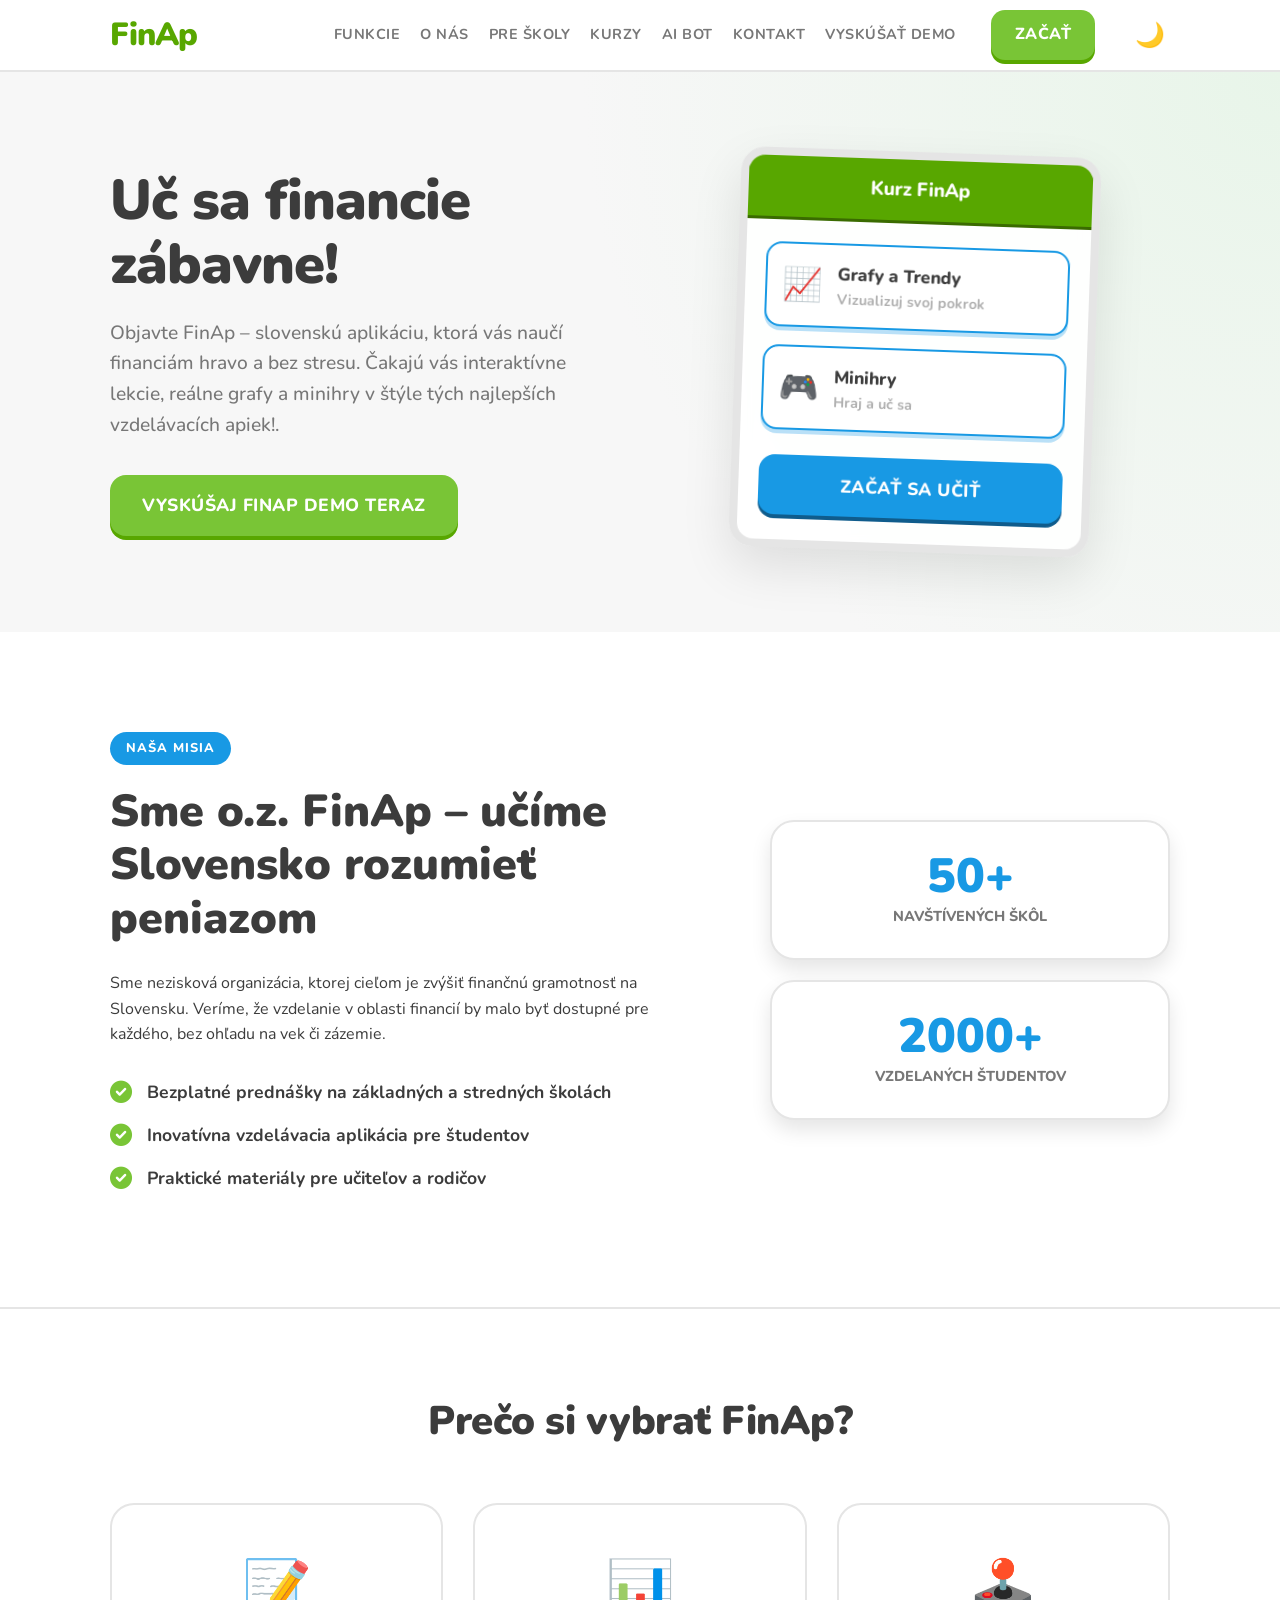
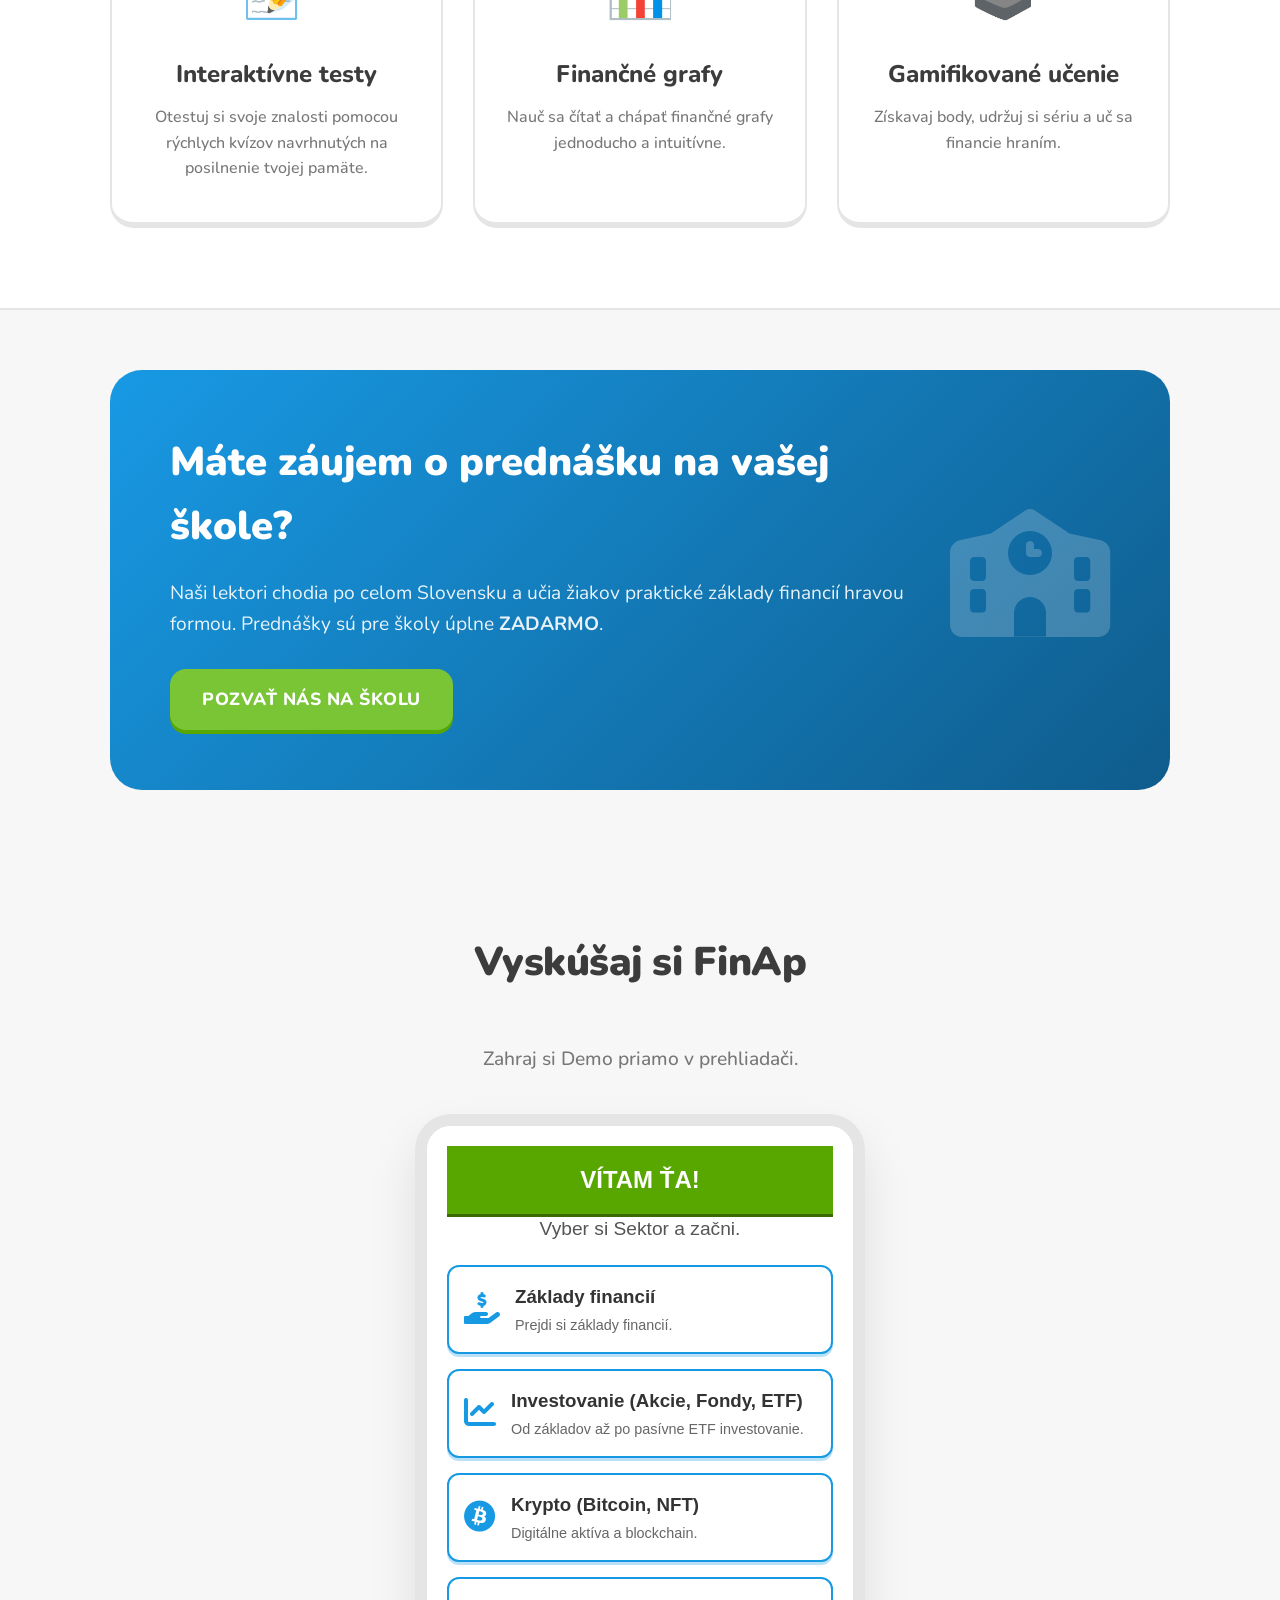
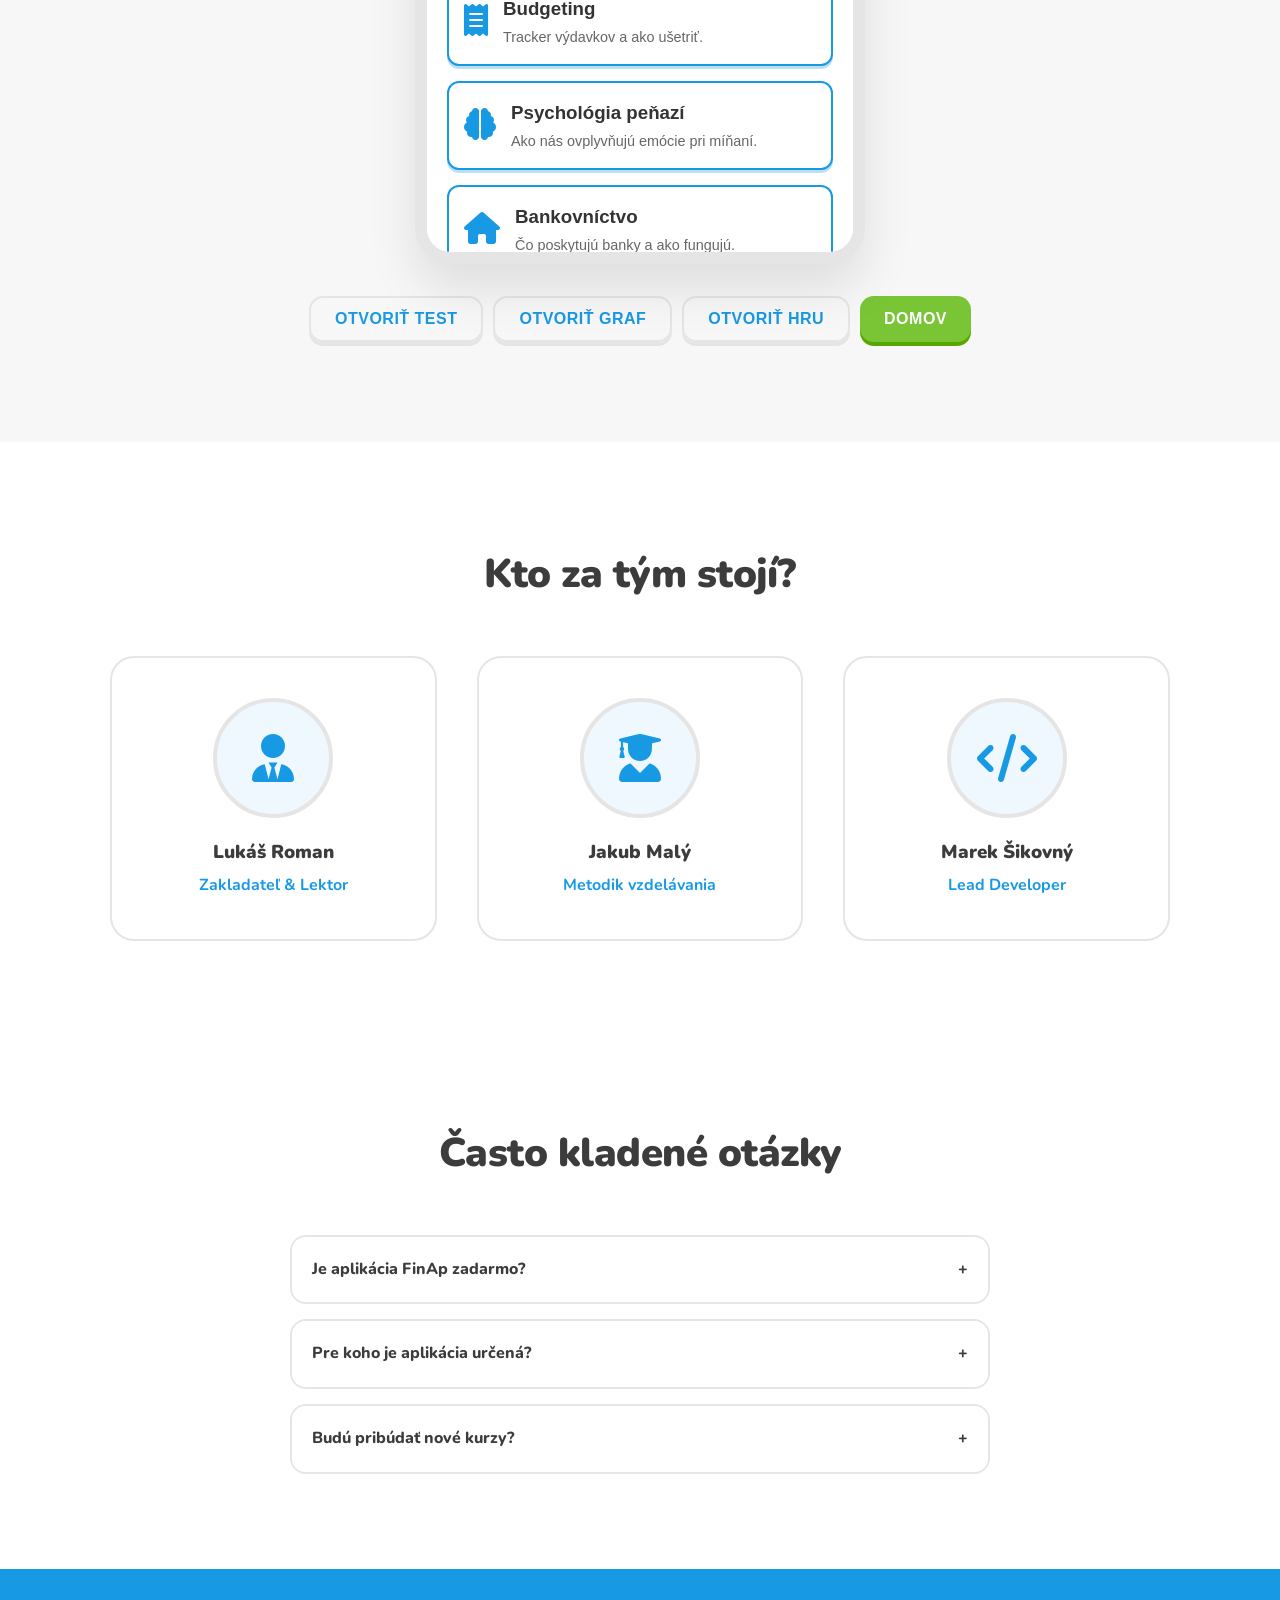
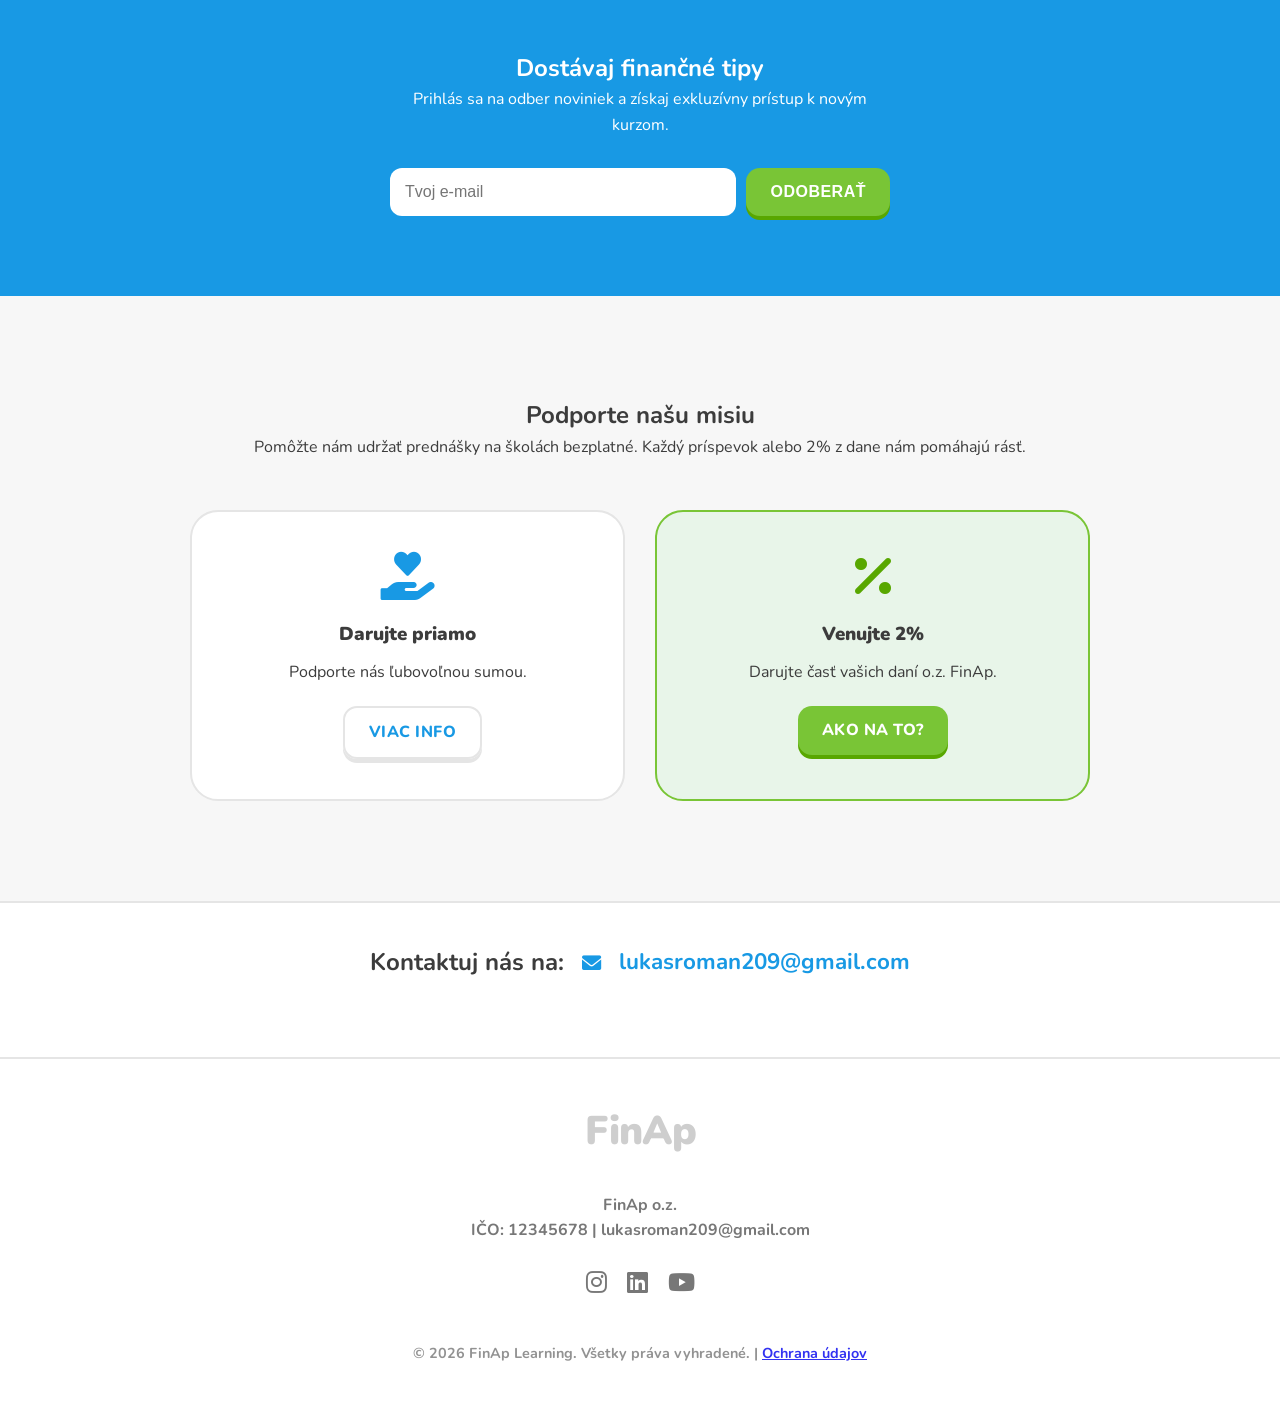
==== index.html @ 89e0f589 "Add files via upload" ====
<!DOCTYPE html>
<html lang="sk">

<head>
    <meta charset="UTF-8">
    <meta name="viewport" content="width=device-width, initial-scale=1.0">
    <title>FinAp - Uč sa financie</title>
    <meta name="description" content="Objavte FinAp – slovenskú aplikáciu, ktorá vás naučí financiám hravo a bez stresu. Čakajú vás
                        interaktívne lekcie, reálne grafy a minihry v štýle tých najlepších vzdelávacích apiek!.">
    <link href="https://fonts.googleapis.com/css2?family=Nunito:wght@400;700;800;900&display=swap" rel="stylesheet">
    <link rel="stylesheet" href="style.css">
    <link rel="stylesheet" href="https://cdnjs.cloudflare.com/ajax/libs/font-awesome/6.0.0-beta3/css/all.min.css">
</head>

<body>
    <header class="main-header">
        <div class="container">
            <div class="logo">FinAp</div>
            <nav class="nav-links">
                <a href="#features">Funkcie</a>
                <a href="#o-nas">O nás</a>
                <a href="#schools">Pre školy</a>
                <a href="kurzy.html">Kurzy</a>
                <a href="ai.html">AI Bot</a>
                <a href="#kontakt">Kontakt</a>
                <a href="#demo">Vyskúšať Demo</a>
                <a href="#demo" class="btn-primary" style="margin-left: 15px;">Začať</a>
                <button class="theme-toggle" onclick="toggleTheme()" title="Prepnúť režim">
                    <span id="theme-icon">🌙</span>
                </button>
            </nav>
        </div>
    </header>

    <main>
        <section class="hero">
            <div class="container hero-content">
                <div class="hero-text">
                    <h2>Uč sa financie zábavne!</h2>
                    <p>Objavte FinAp – slovenskú aplikáciu, ktorá vás naučí financiám hravo a bez stresu. Čakajú vás
                        interaktívne lekcie, reálne grafy a minihry v štýle tých najlepších vzdelávacích apiek!.</p>
                    <a href="#demo" class="btn-primary large">Vyskúšaj FinAp Demo teraz</a>
                </div>
                <div class="hero-image">
                    <div class="app-mockup glass-effect">
                        <div class="mockup-header">Kurz FinAp</div>
                        <div class="mockup-body">
                            <div class="mockup-item">
                                <div class="mockup-icon" style="color: var(--duo-blue);">📈</div>
                                <div class="mockup-item-text">
                                    <h3>Grafy a Trendy</h3>
                                    <p>Vizualizuj svoj pokrok</p>
                                </div>
                            </div>
                            <div class="mockup-item">
                                <div class="mockup-icon" style="color: var(--duo-green-dark);">🎮</div>
                                <div class="mockup-item-text">
                                    <h3>Minihry</h3>
                                    <p>Hraj a uč sa</p>
                                </div>
                            </div>
                            <a href="#demo" class="mockup-button">Začať sa učiť</a>
                        </div>
                    </div>
                </div>
            </div>
        </section>

        <section id="o-nas" class="mission-section">
            <div class="container">
                <div class="mission-grid">
                    <div class="mission-text">
                        <span class="badge">Naša Misia</span>
                        <h2>Sme o.z. FinAp – učíme Slovensko rozumieť peniazom</h2>
                        <p>Sme nezisková organizácia, ktorej cieľom je zvýšiť finančnú gramotnosť na Slovensku. Veríme, že vzdelanie v oblasti financií by malo byť dostupné pre každého, bez ohľadu na vek či zázemie.</p>
                        <ul class="mission-list">
                            <li><i class="fas fa-check-circle"></i> Bezplatné prednášky na základných a stredných školách</li>
                            <li><i class="fas fa-check-circle"></i> Inovatívna vzdelávacia aplikácia pre študentov</li>
                            <li><i class="fas fa-check-circle"></i> Praktické materiály pre učiteľov a rodičov</li>
                        </ul>
                    </div>
                    <div class="mission-stats">
                        <div class="stat-card">
                            <div class="stat-number">50+</div>
                            <div class="stat-label">Navštívených škôl</div>
                        </div>
                        <div class="stat-card">
                            <div class="stat-number">2000+</div>
                            <div class="stat-label">Vzdelaných študentov</div>
                        </div>
                    </div>
                </div>
            </div>
        </section>

        <section id="features" class="features">
            <div class="container text-center">
                <h2 class="section-title">Prečo si vybrať FinAp?</h2>
                <div class="features-grid">
                    <div class="feature-card">
                        <div class="feature-icon pulse">📝</div>
                        <h3>Interaktívne testy</h3>
                        <p>Otestuj si svoje znalosti pomocou rýchlych kvízov navrhnutých na posilnenie tvojej pamäte.
                        </p>
                    </div>
                    <div class="feature-card">
                        <div class="feature-icon float">📊</div>
                        <h3>Finančné grafy</h3>
                        <p>Nauč sa čítať a chápať finančné grafy jednoducho a intuitívne.</p>
                    </div>
                    <div class="feature-card">
                        <div class="feature-icon bounce">🕹️</div>
                        <h3>Gamifikované učenie</h3>
                        <p>Získavaj body, udržuj si sériu a uč sa financie hraním.</p>
                    </div>
                </div>
            </div>
        </section>

        <section id="schools" class="schools-section">
            <div class="container">
                <div class="schools-box glass-effect">
                    <div class="schools-content">
                        <h2>Máte záujem o prednášku na vašej škole?</h2>
                        <p>Naši lektori chodia po celom Slovensku a učia žiakov praktické základy financií hravou formou. Prednášky sú pre školy úplne <strong>ZADARMO</strong>.</p>
                        <a href="#kontakt" class="btn-primary large">Pozvať nás na školu</a>
                    </div>
                    <div class="schools-icon-box">
                        <i class="fas fa-school"></i>
                    </div>
                </div>
            </div>
        </section>

        <section id="demo" class="demo-section">
            <div class="container text-center">
                <h2 class="section-title">Vyskúšaj si FinAp</h2>
                <p class="demo-subtitle">Zahraj si Demo priamo v prehliadači.</p>
                <div class="iframe-container">
                    <iframe src="finap.html" title="FinAp App" id="appFrame"></iframe>
                </div>
                <!-- Device controls -->
                <div class="controls mt-4">
                    <button class="btn-secondary" onclick="document.getElementById('appFrame').src='finap.html'">Otvoriť
                        Test</button>
                    <button class="btn-secondary"
                        onclick="document.getElementById('appFrame').src='finapgraf.html'">Otvoriť Graf</button>
                    <button class="btn-secondary" onclick="document.getElementById('appFrame').src='game.html'">Otvoriť
                        Hru</button>
                    <button class="btn-primary"
                        onclick="document.getElementById('appFrame').src='finap.html'">Domov</button>
                </div>
            </div>
        </section>

        <section id="team" class="team-section">
            <div class="container text-center">
                <h2 class="section-title">Kto za tým stojí?</h2>
                <div class="team-grid">
                    <div class="team-card">
                        <div class="team-img-placeholder"><i class="fas fa-user-tie"></i></div>
                        <h3>Lukáš Roman</h3>
                        <p>Zakladateľ & Lektor</p>
                    </div>
                    <div class="team-card">
                        <div class="team-img-placeholder"><i class="fas fa-user-graduate"></i></div>
                        <h3>Jakub Malý</h3>
                        <p>Metodik vzdelávania</p>
                    </div>
                    <div class="team-card">
                        <div class="team-img-placeholder"><i class="fas fa-code"></i></div>
                        <h3>Marek Šikovný</h3>
                        <p>Lead Developer</p>
                    </div>
                </div>
            </div>
        </section>

        <!-- Rest of main content -->
        <section id="faq" class="faq-section">
            <div class="container">
                <h2 class="section-title text-center">Často kladené otázky</h2>
                <div class="faq-container">
                    <div class="faq-item">
                        <div class="faq-question">Je aplikácia FinAp zadarmo? <span>+</span></div>
                        <div class="faq-answer">
                            <p>Áno, základné verzia FinAp je a vždy bude zadarmo pre všetkých študentov.</p>
                        </div>
                    </div>
                    <div class="faq-item">
                        <div class="faq-question">Pre koho je aplikácia určená? <span>+</span></div>
                        <div class="faq-answer">
                            <p>Pre každého, kto chce lepšie rozumieť svojim peniazom – od študentov až po dospelých.</p>
                        </div>
                    </div>
                    <div class="faq-item">
                        <div class="faq-question">Budú pribúdať nové kurzy? <span>+</span></div>
                        <div class="faq-answer">
                            <p>Samozrejme! Každý mesiac pridávame nové lekcie a interaktívne hry.</p>
                        </div>
                    </div>
                </div>
            </div>
        </section>

        <section class="newsletter-section">
            <div class="container text-center">
                <div class="newsletter-box">
                    <h2>Dostávaj finančné tipy</h2>
                    <p>Prihlás sa na odber noviniek a získaj exkluzívny prístup k novým kurzom.</p>
                    <form class="newsletter-form" onsubmit="event.preventDefault(); alert('Ďakujeme za odber!');">
                        <input type="email" placeholder="Tvoj e-mail" required>
                        <button type="submit" class="btn-primary">Odoberať</button>
                    </form>
                </div>
            </div>
        </section>

        <section id="support" class="support-section">
            <div class="container text-center">
                <div class="support-box">
                    <h2>Podporte našu misiu</h2>
                    <p>Pomôžte nám udržať prednášky na školách bezplatné. Každý príspevok alebo 2% z dane nám pomáhajú rásť.</p>
                    <div class="support-options">
                        <div class="support-card">
                            <i class="fas fa-hand-holding-heart"></i>
                            <h3>Darujte priamo</h3>
                            <p>Podporte nás ľubovoľnou sumou.</p>
                            <a href="#" class="btn-secondary small">Viac info</a>
                        </div>
                        <div class="support-card highlighted">
                            <i class="fas fa-percentage"></i>
                            <h3>Venujte 2%</h3>
                            <p>Darujte časť vašich daní o.z. FinAp.</p>
                            <a href="#" class="btn-primary small">Ako na to?</a>
                        </div>
                    </div>
                </div>
            </div>
        </section>

        <section id="kontakt" class="contact-section">
            <div class="container text-center">
                <div class="contact-container single-column">
                    <div class="contact-info">
                        <div class="info-item centered">
                            <h2>Kontaktuj nás na:</h2>
                            <i class="fas fa-envelope"></i>
                            <a href="mailto:lukasroman209@gmail.com" class="contact-email">lukasroman209@gmail.com</a>
                        </div>
                    </div>
                </div>
            </div>
        </section>

    </main>

    <footer>
        <div class="container text-center">
            <div class="footer-logo">FinAp</div>
            <div class="footer-info">
                <p><strong>FinAp o.z.</strong></p>
                <p>IČO: 12345678 | lukasroman209@gmail.com</p>
                <div class="social-links">
                    <a href="#" title="Instagram"><i class="fab fa-instagram"></i></a>
                    <a href="#" title="LinkedIn"><i class="fab fa-linkedin"></i></a>
                    <a href="#" title="YouTube"><i class="fab fa-youtube"></i></a>
                </div>
            </div>
            <p class="copyright">&copy; 2026 FinAp Learning. Všetky práva vyhradené. | <a href="#">Ochrana údajov</a></p>
        </div>
    </footer>
    <script src="scripts.js"></script>
</body>

</html>
---- style.css ----
:root {
    --duo-green-dark: #58a700;
    --duo-green-light: #79c536;
    --duo-blue: #1899e4;
    --duo-blue-dark: #0f5c8c;
    --duo-red: #ff4b4b;
    --duo-bg: #f7f7f7;
    --duo-shadow: rgba(0, 0, 0, 0.1);
    --text-dark: #3c3c3c;
    --text-light: #777;
    --header-bg: white;
    --card-bg: white;
    --border-color: #e5e5e5;
    --hero-gradient-start: #e8f5e9;
    --glass-bg: rgba(255, 255, 255, 0.9);
    --hover-bg: #f0f8ff;
    --item-bg: #ffffff;
}

[data-theme="dark"] {
    --duo-bg: #131417;
    --text-dark: #f0f0f0;
    --text-light: #b0b0b0;
    --header-bg: #1c1e22;
    --card-bg: #2a2d33;
    --border-color: #3a3d42;
    --duo-shadow: rgba(0, 0, 0, 0.4);
    --hero-gradient-start: #1b2e1b;
    --glass-bg: rgba(30, 32, 35, 0.8);
    --hover-bg: #32363d;
    --item-bg: #2a2d33;
}

* {
    box-sizing: border-box;
    margin: 0;
    padding: 0;
    scroll-behavior: smooth;
}

body {
    font-family: 'Nunito', 'Arial', sans-serif;
    background-color: var(--duo-bg);
    color: var(--text-dark);
    line-height: 1.6;
    overflow-x: hidden;
}

.container {
    max-width: 1100px;
    margin: 0 auto;
    padding: 0 20px;
}

.text-center {
    text-align: center;
}

.mt-4 {
    margin-top: 2rem;
}

/* Header */
.main-header {
    background-color: var(--header-bg);
    border-bottom: 2px solid var(--border-color);
    position: sticky;
    top: 0;
    z-index: 1000;
}

.main-header .container {
    display: flex;
    justify-content: space-between;
    align-items: center;
    height: 70px;
}

.logo {
    color: var(--duo-green-dark);
    font-size: 2rem;
    font-weight: 900;
    letter-spacing: -1px;
    user-select: none;
}

.nav-links {
    display: flex;
    align-items: center;
    gap: 20px;
}

.nav-links a:not(.btn-primary) {
    text-decoration: none;
    color: var(--text-light);
    font-weight: 700;
    transition: color 0.2s;
    text-transform: uppercase;
    font-size: 0.9rem;
    letter-spacing: 0.5px;
}

.nav-links a:not(.btn-primary):hover {
    color: var(--duo-blue);
}

/* Buttons */
.btn-primary {
    display: inline-block;
    padding: 12px 24px;
    border: none;
    border-radius: 14px;
    font-size: 1rem;
    font-weight: 800;
    color: white !important;
    text-decoration: none;
    background-color: var(--duo-green-light);
    box-shadow: 0 4px 0 var(--duo-green-dark);
    transition: transform 0.1s, box-shadow 0.1s;
    cursor: pointer;
    text-transform: uppercase;
    letter-spacing: 0.5px;
}

.btn-primary:active {
    box-shadow: 0 1px 0 var(--duo-green-dark);
    transform: translateY(3px);
}

.btn-secondary {
    display: inline-block;
    padding: 12px 24px;
    border: 2px solid var(--border-color);
    border-radius: 14px;
    font-size: 1rem;
    font-weight: 800;
    color: var(--duo-blue) !important;
    text-decoration: none;
    background-color: transparent;
    box-shadow: 0 4px 0 var(--border-color);
    transition: transform 0.1s, box-shadow 0.1s, background-color 0.2s;
    cursor: pointer;
    text-transform: uppercase;
    margin-left: 10px;
    letter-spacing: 0.5px;
}

.btn-secondary:hover {
    background-color: var(--hover-bg);
}

.btn-secondary:active {
    box-shadow: 0 1px 0 #e5e5e5;
    transform: translateY(3px);
}

.btn-primary.large, .btn-secondary.large {
    padding: 16px 32px;
    font-size: 1.1rem;
    border-radius: 16px;
}

/* Theme Toggle */
.theme-toggle {
    background: none;
    border: none;
    font-size: 1.5rem;
    cursor: pointer;
    margin-left: 15px;
    padding: 5px;
    border-radius: 50%;
    transition: background 0.2s;
    color: var(--text-dark);
}

.theme-toggle:hover {
    background: var(--duo-shadow);
}

/* Hero Section */
.hero {
    padding: 80px 0;
    background-image: radial-gradient(circle at top right, var(--hero-gradient-start) 0%, var(--duo-bg) 50%);
    overflow: hidden;
}

.hero-content {
    display: flex;
    align-items: center;
    justify-content: space-between;
    gap: 40px;
    flex-wrap: wrap;
}

.hero-text {
    flex: 1;
    min-width: 320px;
    animation: fadeUp 0.8s ease-out;
}

.hero-text h2 {
    font-size: 3.5rem;
    font-weight: 900;
    color: var(--text-dark);
    margin-bottom: 20px;
    line-height: 1.15;
    letter-spacing: -1px;
}

.hero-text p {
    font-size: 1.2rem;
    font-weight: 500;
    color: var(--text-light);
    margin-bottom: 35px;
}

.hero-image {
    flex: 1;
    min-width: 320px;
    display: flex;
    justify-content: center;
    position: relative;
    animation: fadeInRight 1s ease-out;
}

/* Mockup Container */
.app-mockup {
    width: 100%;
    max-width: 360px;
    background: var(--card-bg);
    border-radius: 24px;
    box-shadow: 0 20px 50px var(--duo-shadow);
    overflow: hidden;
    border: 8px solid var(--border-color);
    transform: rotate(2deg);
    transition: transform 0.4s ease;
}

.app-mockup:hover {
    transform: rotate(0deg) translateY(-10px);
}

.glass-effect {
    backdrop-filter: blur(10px);
    background: var(--glass-bg);
}

.mockup-header {
    background-color: var(--duo-green-dark);
    color: white;
    text-align: center;
    padding: 15px;
    font-weight: 800;
    font-size: 1.2rem;
    box-shadow: 0 3px 0 #3a6b00;
}

.mockup-body {
    padding: 25px 20px;
}

.mockup-item {
    display: flex;
    align-items: center;
    padding: 15px;
    margin-bottom: 18px;
    border-radius: 16px;
    background-color: var(--item-bg);
    border: 2px solid var(--duo-blue);
    box-shadow: 0 4px 0 rgba(24, 153, 228, 0.3);
    transition: transform 0.2s, background-color 0.2s;
    cursor: default;
}

.mockup-item:hover {
    transform: translateY(-2px);
    background-color: var(--hover-bg);
}

.mockup-icon {
    font-size: 2em;
    margin-right: 15px;
}

.mockup-item-text h3 {
    margin: 0;
    font-size: 1.1rem;
    font-weight: 800;
    color: var(--text-dark);
}

.mockup-item-text p {
    margin: 0;
    font-size: 0.9rem;
    font-weight: 700;
    color: #afafaf;
}

.mockup-button {
    display: block;
    width: 100%;
    text-align: center;
    padding: 16px;
    border-radius: 16px;
    font-weight: 800;
    font-size: 1.1rem;
    color: white;
    text-decoration: none;
    text-transform: uppercase;
    background-color: var(--duo-blue);
    box-shadow: 0 4px 0 var(--duo-blue-dark);
    border: none;
    margin-top: 25px;
    transition: transform 0.1s, box-shadow 0.1s;
    letter-spacing: 0.5px;
}

.mockup-button:active {
    box-shadow: 0 1px 0 var(--duo-blue-dark);
    transform: translateY(3px);
}

/* Features */
.features {
    padding: 80px 0;
    background-color: var(--header-bg);
    border-top: 2px solid var(--border-color);
    border-bottom: 2px solid var(--border-color);
}

.section-title {
    font-size: 2.5rem;
    font-weight: 900;
    margin-bottom: 50px;
    color: var(--text-dark);
    letter-spacing: -0.5px;
}

.features-grid {
    display: grid;
    grid-template-columns: repeat(auto-fit, minmax(280px, 1fr));
    gap: 30px;
}

.feature-card {
    background: var(--card-bg);
    padding: 40px 30px;
    border-radius: 24px;
    border: 2px solid var(--border-color);
    border-bottom: 6px solid var(--border-color);
    transition: transform 0.3s cubic-bezier(0.175, 0.885, 0.32, 1.275), border-color 0.2s;
}

.feature-card:hover {
    transform: translateY(-10px);
    border-bottom-color: var(--duo-green-light);
}

.feature-icon {
    font-size: 3.5rem;
    margin-bottom: 20px;
    display: inline-block;
}

.feature-card h3 {
    margin-bottom: 12px;
    font-size: 1.5rem;
    font-weight: 800;
}

.feature-card p {
    color: var(--text-light);
    font-weight: 500;
}

/* Demo Section */
.demo-section {
    padding: 80px 0 100px;
    background-color: var(--duo-bg);
}

.demo-subtitle {
    font-size: 1.2rem;
    font-weight: 500;
    color: var(--text-light);
    margin-bottom: 40px;
}

.iframe-container {
    width: 100%;
    max-width: 450px; /* Matching the 450px from style.css app-container */
    margin: 0 auto;
    height: 750px;
    border: 12px solid var(--border-color);
    border-radius: 36px;
    overflow: hidden;
    position: relative;
    background: var(--card-bg);
    box-shadow: 0 25px 50px rgba(0,0,0,0.1);
    transition: transform 0.3s ease;
}

.iframe-container:hover {
    transform: scale(1.02);
}

.iframe-container iframe {
    width: 100%;
    height: 100%;
    border: none;
    display: block;
}

.controls {
    display: flex;
    justify-content: center;
    gap: 10px;
    flex-wrap: wrap;
}

.controls button {
    margin: 0;
}

/* Kurzy / Video Page */
.hero-mini {
    padding: 60px 0;
    background-color: var(--header-bg);
    border-bottom: 2px solid var(--border-color);
}

.hero-mini h2 {
    font-size: 2.5rem;
    font-weight: 900;
    margin-bottom: 10px;
}

.hero-mini p {
    font-size: 1.1rem;
    color: var(--text-light);
}

.video-grid-section {
    padding: 60px 0 100px;
    background-color: var(--duo-bg);
}

.coming-soon-card {
    max-width: 600px;
    margin: 0 auto;
    background: var(--card-bg);
    padding: 60px 40px;
    border-radius: 28px;
    border: 3px dashed var(--duo-blue);
    background-color: var(--hover-bg);
    text-align: center;
}

.coming-soon-icon {
    font-size: 4rem;
    margin-bottom: 20px;
}

.coming-soon-card h3 {
    font-size: 1.8rem;
    font-weight: 900;
    color: var(--text-dark);
    margin-bottom: 15px;
}

.coming-soon-card p {
    font-size: 1.1rem;
    color: var(--text-light);
    margin-bottom: 30px;
}

.status-badge {
    display: inline-block;
    padding: 8px 20px;
    background-color: var(--duo-blue);
    color: white;
    font-weight: 800;
    border-radius: 20px;
    text-transform: uppercase;
    font-size: 0.9rem;
    letter-spacing: 1px;
}

.active-link {
    color: var(--duo-blue) !important;
}

/* Contact Section */
.contact-section {
    padding: 40px 0 60px;
    background-color: var(--header-bg);
    border-top: 2px solid var(--border-color);
}

.contact-container {
    display: flex;
    gap: 50px;
    flex-wrap: wrap;
    max-width: 900px;
    margin: 0 auto;
}

.contact-container.single-column {
    justify-content: center;
    text-align: center;
}

.contact-info {
    flex: 1;
    min-width: 300px;
}

.contact-info h3 {
    font-size: 2rem;
    font-weight: 900;
    margin-bottom: 20px;
    color: var(--text-dark);
}

.contact-info p {
    color: var(--text-light);
    margin-bottom: 30px;
    font-size: 1.1rem;
}

.info-item {
    display: flex;
    align-items: center;
    gap: 15px;
    margin-bottom: 15px;
    font-weight: 700;
    color: var(--text-dark);
}

.info-item.centered {
    justify-content: center;
}

.contact-email {
    color: var(--duo-blue);
    text-decoration: none;
    transition: color 0.2s;
    font-size: 1.4rem;
}

.contact-email:hover {
    color: var(--duo-blue-dark);
    text-decoration: underline;
}

.info-item i {
    color: var(--duo-blue);
    font-size: 1.2rem;
    width: 25px;
}

.social-icons {
    display: flex;
    gap: 15px;
    margin-top: 30px;
}

.social-icons a {
    display: flex;
    justify-content: center;
    align-items: center;
    width: 45px;
    height: 45px;
    background-color: #f0f0f0;
    border-radius: 50%;
    color: var(--text-dark);
    text-decoration: none;
    transition: background-color 0.2s, color 0.2s;
}

.social-icons a:hover {
    background-color: var(--duo-blue);
    color: white;
}

.contact-form {
    flex: 1;
    min-width: 320px;
    background: white;
    padding: 30px;
    border-radius: 24px;
    border: 2px solid #e5e5e5;
    box-shadow: 0 10px 25px rgba(0,0,0,0.05);
}

.form-group {
    margin-bottom: 20px;
}

.form-group label {
    display: block;
    font-weight: 800;
    margin-bottom: 8px;
    color: var(--text-dark);
    font-size: 0.9rem;
    text-transform: uppercase;
}

.form-group input, .form-group textarea {
    width: 100%;
    padding: 12px 16px;
    border-radius: 14px;
    border: 2px solid #e5e5e5;
    background-color: #f9f9f9;
    font-family: inherit;
    font-size: 1rem;
    transition: border-color 0.2s;
}

.form-group input:focus, .form-group textarea:focus {
    outline: none;
    border-color: var(--duo-blue);
}

/* Footer */
footer {
    background-color: var(--header-bg);
    padding: 40px 0;
    border-top: 2px solid var(--border-color);
}

.footer-logo {
    color: #cecece;
    font-size: 2.5rem;
    font-weight: 900;
    letter-spacing: -1px;
    margin-bottom: 10px;
}

footer p {
    font-weight: 700;
    color: var(--text-light);
}

/* Animations */
@keyframes fadeUp {
    from { opacity: 0; transform: translateY(30px); }
    to { opacity: 1; transform: translateY(0); }
}

@keyframes fadeInRight {
    from { opacity: 0; transform: translateX(30px); }
    to { opacity: 1; transform: translateX(0); }
}

.pulse {
    animation: pulse 2s infinite ease-in-out;
}

@keyframes pulse {
    0% { transform: scale(1); }
    50% { transform: scale(1.1); }
    100% { transform: scale(1); }
}

.float {
    animation: float 3s infinite ease-in-out;
}

@keyframes float {
    0% { transform: translateY(0); }
    50% { transform: translateY(-10px); }
    100% { transform: translateY(0); }
}

.bounce {
    animation: bounce 2s infinite ease-in-out;
}

@keyframes bounce {
    0%, 20%, 50%, 80%, 100% { transform: translateY(0); }
    40% { transform: translateY(-15px); }
    60% { transform: translateY(-7px); }
}

/* Responsive */
/* --- App Specific Styles (from finap.html) --- */

.app-body {
    display: flex;
    justify-content: center;
    align-items: flex-start;
    min-height: 100vh;
}

.app-container {
    width: 100%;
    max-width: 450px;
    background: var(--card-bg);
    box-shadow: 0 4px 15px var(--duo-shadow);
    box-sizing: border-box;
    overflow: hidden;
    min-height: 500px;
}

.screen {
    display: none;
    padding: 20px;
}

.screen.active {
    display: block;
}

.app-container .header {
    text-align: center;
    padding: 15px 10px;
    color: white;
    background-color: var(--duo-green-dark);
    font-size: 1.5em;
    font-weight: bold;
    box-shadow: 0 3px 0 #3a6b00;
}

.app-container .subheader {
    font-size: 1.2em;
    color: #555;
    text-align: center;
    margin-bottom: 20px;
}

.action-button {
    display: block;
    width: 100%;
    padding: 15px;
    margin-top: 20px;
    border: none;
    border-radius: 12px;
    font-size: 1.1em;
    font-weight: bold;
    color: white;
    cursor: pointer;
    text-transform: uppercase;
    box-shadow: 0 4px 0 #3a6b00;
    background-color: var(--duo-green-dark);
    transition: background-color 0.1s;
}

.action-button:active {
    box-shadow: 0 1px 0 #3a6b00;
    transform: translateY(3px);
}

.module-item {
    display: flex;
    align-items: center;
    padding: 15px;
    margin-bottom: 15px;
    border-radius: 12px;
    background-color: var(--item-bg);
    border: 2px solid var(--duo-blue);
    cursor: pointer;
    transition: background-color 0.1s;
    box-shadow: 0 3px 0 rgba(24, 153, 228, 0.3);
}

.module-item:hover {
    background-color: #f0f8ff;
}

.module-icon {
    font-size: 2em;
    margin-right: 15px;
    color: var(--duo-blue);
}

.module-info h3 {
    margin: 0 !important;
    color: #333 !important;
}

.module-info p {
    margin: 2px 0 0 !important;
    font-size: 0.9em !important;
    color: #666 !important;
}

#menu-screen .header {
    background-color: var(--duo-blue);
    box-shadow: 0 3px 0 #0f5c8c;
}

.lesson-item {
    display: flex;
    align-items: center;
    gap: 15px;
    margin-bottom: 20px;
    padding: 10px;
    background: var(--card-bg);
    border-radius: 12px;
    cursor: pointer;
    box-shadow: 0 2px 5px var(--duo-shadow);
    border-bottom: 4px solid var(--duo-green-dark);
    transition: border-bottom-color 0.3s;
}

.lesson-icon {
    font-size: 2.5em;
    width: 60px;
    height: 60px;
    border-radius: 50%;
    background-color: var(--hover-bg);
    color: var(--duo-green-dark);
    display: flex;
    justify-content: center;
    align-items: center;
    border: 4px solid var(--duo-green-dark);
}

.lesson-item.completed {
    border-bottom: 4px solid var(--duo-blue);
}

.lesson-item.completed h3 {
    color: var(--duo-blue);
}

.answer-option {
    background-color: var(--item-bg);
    padding: 15px;
    margin-bottom: 10px;
    border: 2px solid var(--duo-blue);
    border-radius: 12px;
    cursor: pointer;
    font-weight: bold;
    transition: background-color 0.1s, border-color 0.1s;
}

.answer-option:hover {
    background-color: #f0f8ff;
}

.answer-option.correct {
    background-color: var(--duo-green-light);
    border-color: var(--duo-green-dark);
    color: white;
}

.answer-option.incorrect {
    background-color: var(--duo-red);
    border-color: #cc0000;
    color: white;
}

#quiz-continue {
    background-color: var(--duo-blue);
    box-shadow: 0 4px 0 #0f5c8c;
}

.poucka-box {
    background-color: var(--card-bg);
    padding: 20px;
    border-radius: 16px;
    border: 2px solid var(--border-color);
    margin-bottom: 20px;
    box-shadow: 0 4px 0 var(--border-color);
}

/* FAQ Section */
.faq-section {
    padding: 80px 0;
    background-color: var(--header-bg);
}

.faq-container {
    max-width: 700px;
    margin: 0 auto;
    text-align: left;
}

.faq-item {
    margin-bottom: 15px;
    border-radius: 16px;
    border: 2px solid var(--border-color);
    overflow: hidden;
}

.faq-question {
    padding: 20px;
    background: var(--card-bg);
    cursor: pointer;
    font-weight: 800;
    display: flex;
    justify-content: space-between;
    align-items: center;
    color: var(--text-dark);
}

.faq-answer {
    padding: 0 20px;
    max-height: 0;
    overflow: hidden;
    transition: max-height 0.3s ease-out, padding 0.3s ease;
    background: var(--card-bg);
    color: var(--text-light);
}

.faq-item.active .faq-answer {
    max-height: 200px;
    padding: 0 20px 20px;
}

/* Newsletter */
.newsletter-section {
    padding: 80px 0;
    background-color: var(--duo-blue);
    color: white;
}

.newsletter-box {
    max-width: 500px;
    margin: 0 auto;
}

.newsletter-form {
    display: flex;
    gap: 10px;
    margin-top: 30px;
}

.newsletter-form input {
    flex: 1;
    padding: 15px;
    border-radius: 12px;
    border: none;
    font-size: 1rem;
}

/* Quick Lead Form for Subpages */
.lead-form-inline {
    max-width: 400px;
    margin: 30px auto;
}

.lead-form-inline h4 {
    margin-bottom: 20px;
    font-weight: 900;
}

.lead-form-group {
    display: flex;
    gap: 10px;
}

.lead-form-group input {
    flex: 1;
    padding: 12px;
    border-radius: 12px;
    border: 2px solid var(--border-color);
    background: var(--card-bg);
    color: var(--text-dark);
}


/* Mission Section */
.mission-section {
    padding: 100px 0;
    background-color: var(--header-bg);
}

.mission-grid {
    display: grid;
    grid-template-columns: 1.2fr 0.8fr;
    gap: 60px;
    align-items: center;
}

.mission-text .badge {
    background-color: var(--duo-blue);
    color: white;
    padding: 6px 16px;
    border-radius: 20px;
    font-weight: 800;
    font-size: 0.8rem;
    text-transform: uppercase;
    letter-spacing: 1px;
    display: inline-block;
    margin-bottom: 20px;
}

.mission-text h2 {
    font-size: 2.8rem;
    font-weight: 900;
    line-height: 1.2;
    margin-bottom: 25px;
    color: var(--text-dark);
}

.mission-list {
    list-style: none;
    margin-top: 30px;
}

.mission-list li {
    display: flex;
    align-items: center;
    gap: 15px;
    margin-bottom: 15px;
    font-weight: 700;
    font-size: 1.1rem;
    color: var(--text-dark);
}

.mission-list li i {
    color: var(--duo-green-light);
    font-size: 1.4rem;
}

.mission-stats {
    display: grid;
    grid-template-columns: 1fr;
    gap: 20px;
}

.stat-card {
    background: var(--card-bg);
    padding: 30px;
    border-radius: 24px;
    border: 2px solid var(--border-color);
    box-shadow: 0 10px 20px var(--duo-shadow);
    text-align: center;
}

.stat-number {
    font-size: 3rem;
    font-weight: 900;
    color: var(--duo-blue);
    line-height: 1;
    margin-bottom: 5px;
}

.stat-label {
    font-weight: 800;
    color: var(--text-light);
    text-transform: uppercase;
    font-size: 0.9rem;
}

/* Schools Section */
.schools-section {
    padding: 60px 0;
    background-color: var(--duo-bg);
}

.schools-box {
    display: flex;
    justify-content: space-between;
    align-items: center;
    padding: 60px;
    border-radius: 32px;
    background: linear-gradient(135deg, var(--duo-blue) 0%, var(--duo-blue-dark) 100%);
    color: white;
    gap: 40px;
}

.schools-content {
    flex: 1;
}

.schools-content h2 {
    font-size: 2.5rem;
    font-weight: 900;
    margin-bottom: 20px;
}

.schools-content p {
    font-size: 1.2rem;
    margin-bottom: 30px;
    opacity: 0.9;
}

.schools-icon-box {
    font-size: 8rem;
    opacity: 0.2;
}

/* Team Section */
.team-section {
    padding: 100px 0;
    background-color: var(--header-bg);
}

.team-grid {
    display: grid;
    grid-template-columns: repeat(auto-fit, minmax(250px, 1fr));
    gap: 40px;
    margin-top: 50px;
}

.team-card {
    background: var(--card-bg);
    padding: 40px 20px;
    border-radius: 24px;
    border: 2px solid var(--border-color);
    transition: transform 0.3s ease;
}

.team-card:hover {
    transform: translateY(-10px);
}

.team-img-placeholder {
    width: 120px;
    height: 120px;
    background-color: var(--hover-bg);
    border-radius: 50%;
    margin: 0 auto 20px;
    display: flex;
    align-items: center;
    justify-content: center;
    font-size: 3rem;
    color: var(--duo-blue);
    border: 4px solid var(--border-color);
}

.team-card h3 {
    font-weight: 900;
    margin-bottom: 5px;
}

.team-card p {
    font-weight: 700;
    color: var(--duo-blue);
}

/* Support Section */
.support-section {
    padding: 100px 0;
    background-color: var(--duo-bg);
}

.support-box {
    max-width: 900px;
    margin: 0 auto;
}

.support-options {
    display: grid;
    grid-template-columns: repeat(auto-fit, minmax(300px, 1fr));
    gap: 30px;
    margin-top: 50px;
}

.support-card {
    background: var(--card-bg);
    padding: 40px;
    border-radius: 28px;
    border: 2px solid var(--border-color);
    text-align: center;
}

.support-card.highlighted {
    border-color: var(--duo-green-light);
    background-color: var(--hero-gradient-start);
}

.support-card i {
    font-size: 3rem;
    color: var(--duo-blue);
    margin-bottom: 20px;
}

.support-card.highlighted i {
    color: var(--duo-green-dark);
}

.support-card h3 {
    font-weight: 900;
    margin-bottom: 10px;
}

.support-card .btn-primary, .support-card .btn-secondary {
    margin-top: 20px;
}

/* Footer Enhancements */
.footer-info {
    margin: 30px 0;
}

.social-links {
    display: flex;
    justify-content: center;
    gap: 20px;
    margin-top: 20px;
}

.social-links a {
    font-size: 1.5rem;
    color: var(--text-light);
    transition: color 0.2s, transform 0.2s;
}

.social-links a:hover {
    color: var(--duo-blue);
    transform: scale(1.2);
}

.copyright {
    font-size: 0.9rem;
    margin-top: 40px;
    opacity: 0.8;
}

/* Responsive Overrides */
@media (max-width: 768px) {
    .mission-grid {
        grid-template-columns: 1fr;
        gap: 40px;
    }
    
    .schools-box {
        flex-direction: column;
        padding: 40px 30px;
        text-align: center;
    }
    
    .schools-icon-box {
        display: none;
    }
    
    .hero-text h2 {
        font-size: 2.5rem;
    }
}
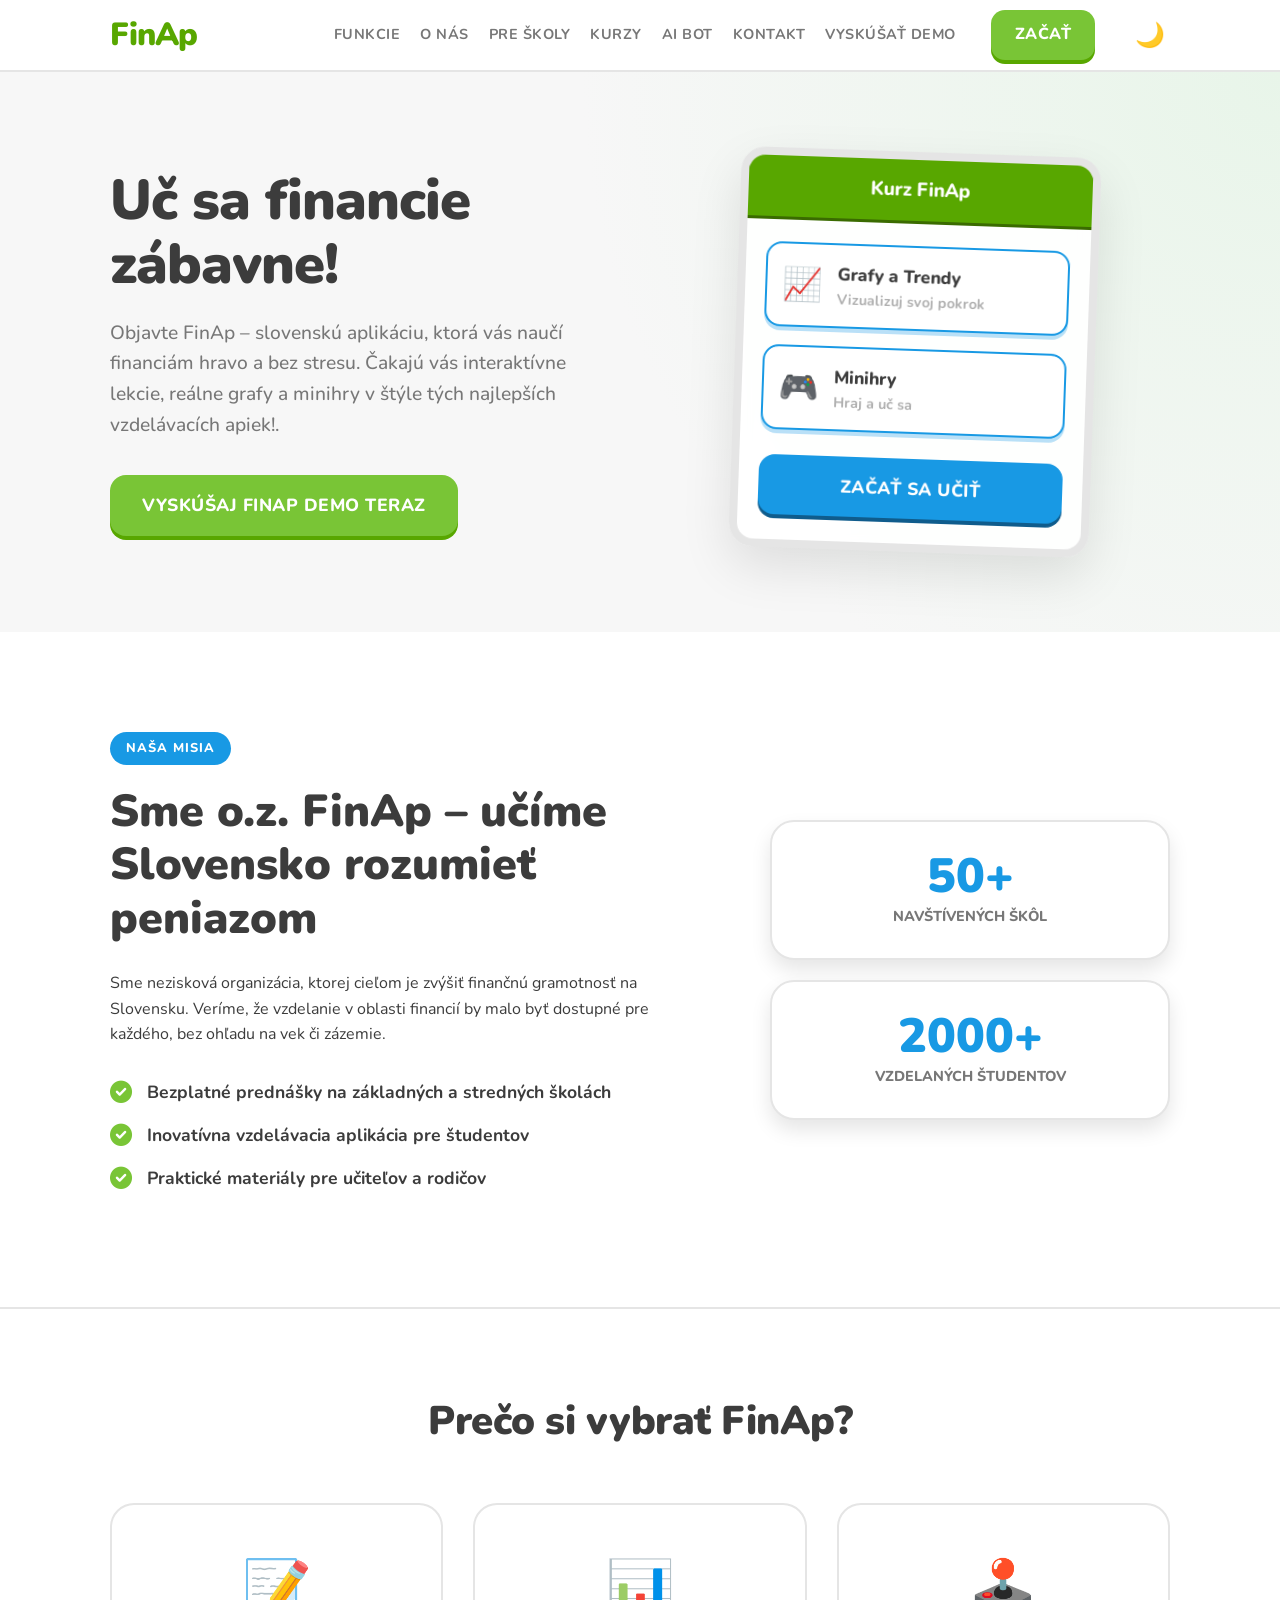
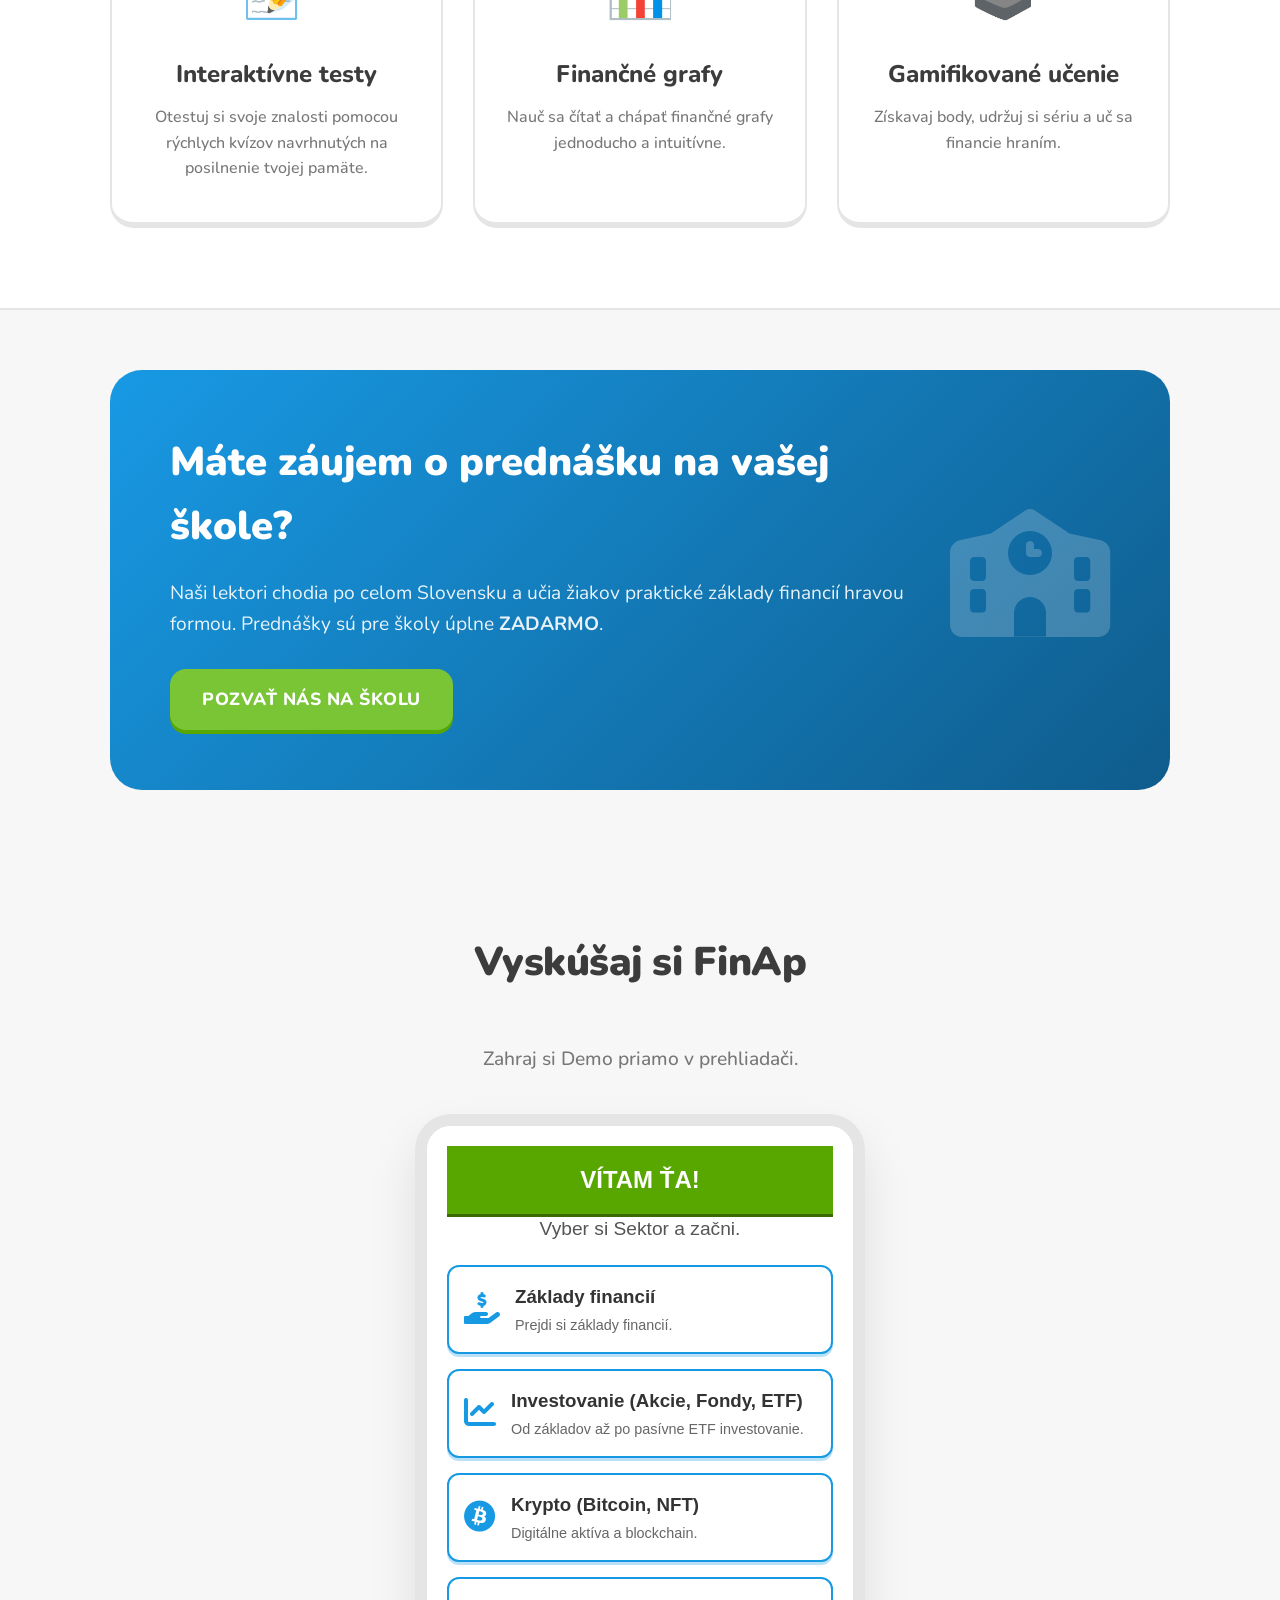
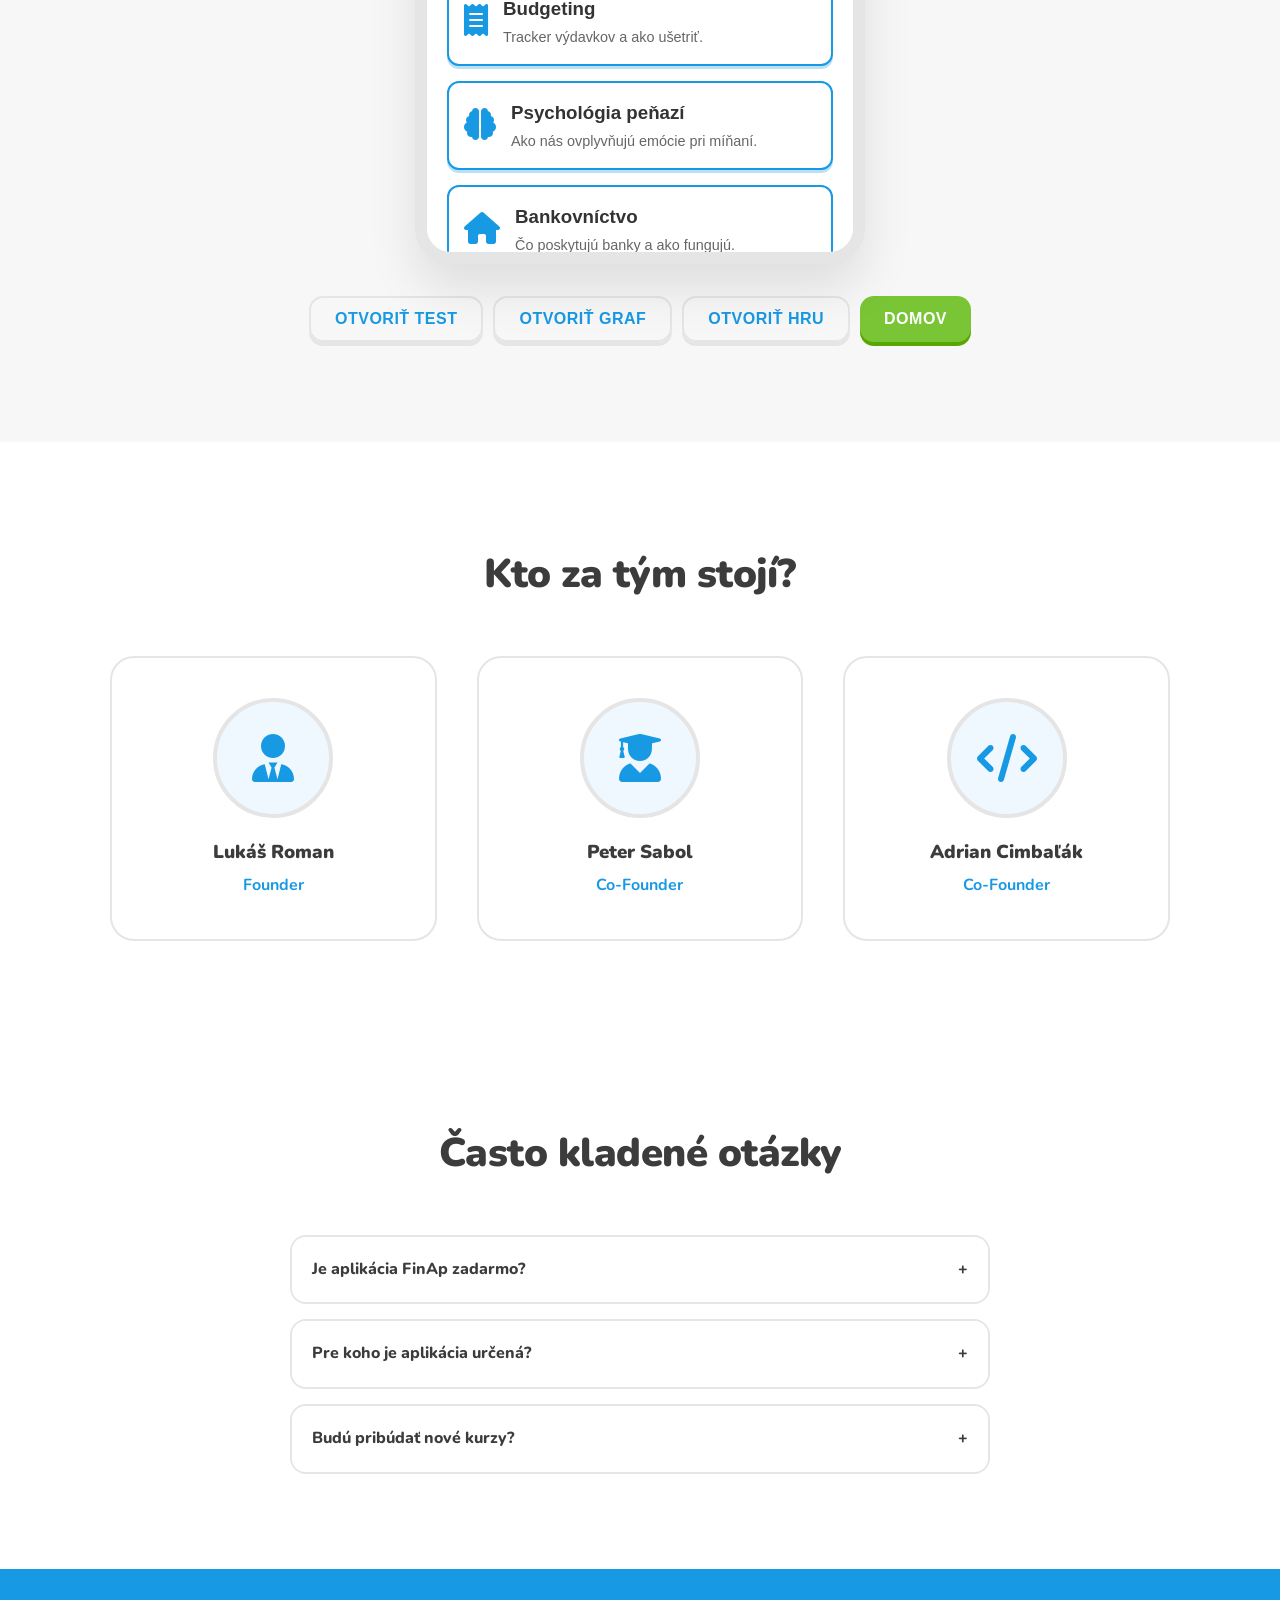
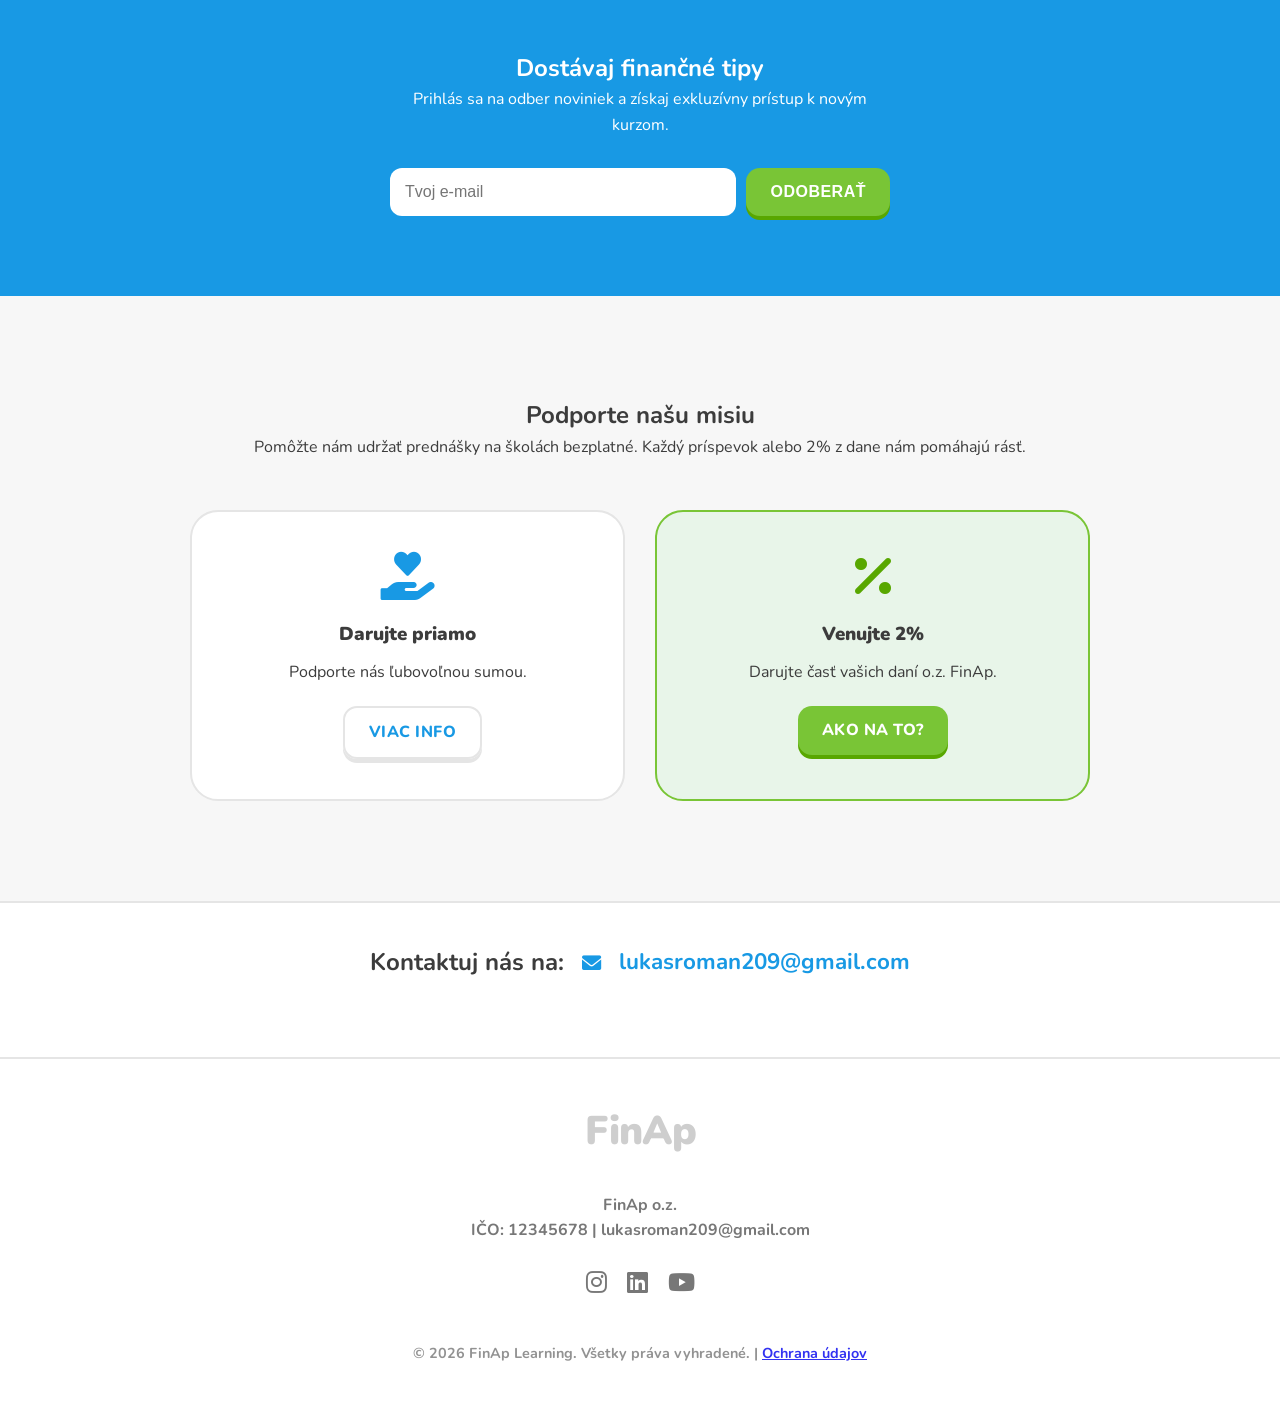
==== commit 13145d06: "Add files via upload" ====
--- a/index.html
+++ b/index.html
@@ -72,9 +72,12 @@
                     <div class="mission-text">
                         <span class="badge">Naša Misia</span>
                         <h2>Sme o.z. FinAp – učíme Slovensko rozumieť peniazom</h2>
-                        <p>Sme nezisková organizácia, ktorej cieľom je zvýšiť finančnú gramotnosť na Slovensku. Veríme, že vzdelanie v oblasti financií by malo byť dostupné pre každého, bez ohľadu na vek či zázemie.</p>
+                        <p>Sme nezisková organizácia, ktorej cieľom je zvýšiť finančnú gramotnosť na Slovensku. Veríme,
+                            že vzdelanie v oblasti financií by malo byť dostupné pre každého, bez ohľadu na vek či
+                            zázemie.</p>
                         <ul class="mission-list">
-                            <li><i class="fas fa-check-circle"></i> Bezplatné prednášky na základných a stredných školách</li>
+                            <li><i class="fas fa-check-circle"></i> Bezplatné prednášky na základných a stredných
+                                školách</li>
                             <li><i class="fas fa-check-circle"></i> Inovatívna vzdelávacia aplikácia pre študentov</li>
                             <li><i class="fas fa-check-circle"></i> Praktické materiály pre učiteľov a rodičov</li>
                         </ul>
@@ -122,7 +125,8 @@
                 <div class="schools-box glass-effect">
                     <div class="schools-content">
                         <h2>Máte záujem o prednášku na vašej škole?</h2>
-                        <p>Naši lektori chodia po celom Slovensku a učia žiakov praktické základy financií hravou formou. Prednášky sú pre školy úplne <strong>ZADARMO</strong>.</p>
+                        <p>Naši lektori chodia po celom Slovensku a učia žiakov praktické základy financií hravou
+                            formou. Prednášky sú pre školy úplne <strong>ZADARMO</strong>.</p>
                         <a href="#kontakt" class="btn-primary large">Pozvať nás na školu</a>
                     </div>
                     <div class="schools-icon-box">
@@ -160,17 +164,17 @@
                     <div class="team-card">
                         <div class="team-img-placeholder"><i class="fas fa-user-tie"></i></div>
                         <h3>Lukáš Roman</h3>
-                        <p>Zakladateľ & Lektor</p>
+                        <p>Founder</p>
                     </div>
                     <div class="team-card">
                         <div class="team-img-placeholder"><i class="fas fa-user-graduate"></i></div>
-                        <h3>Jakub Malý</h3>
-                        <p>Metodik vzdelávania</p>
+                        <h3>Peter Sabol</h3>
+                        <p>Co-Founder</p>
                     </div>
                     <div class="team-card">
                         <div class="team-img-placeholder"><i class="fas fa-code"></i></div>
-                        <h3>Marek Šikovný</h3>
-                        <p>Lead Developer</p>
+                        <h3>Adrian Cimbaľák</h3>
+                        <p>Co-Founder</p>
                     </div>
                 </div>
             </div>
@@ -220,7 +224,8 @@
             <div class="container text-center">
                 <div class="support-box">
                     <h2>Podporte našu misiu</h2>
-                    <p>Pomôžte nám udržať prednášky na školách bezplatné. Každý príspevok alebo 2% z dane nám pomáhajú rásť.</p>
+                    <p>Pomôžte nám udržať prednášky na školách bezplatné. Každý príspevok alebo 2% z dane nám pomáhajú
+                        rásť.</p>
                     <div class="support-options">
                         <div class="support-card">
                             <i class="fas fa-hand-holding-heart"></i>
@@ -267,7 +272,8 @@
                     <a href="#" title="YouTube"><i class="fab fa-youtube"></i></a>
                 </div>
             </div>
-            <p class="copyright">&copy; 2026 FinAp Learning. Všetky práva vyhradené. | <a href="#">Ochrana údajov</a></p>
+            <p class="copyright">&copy; 2026 FinAp Learning. Všetky práva vyhradené. | <a href="#">Ochrana údajov</a>
+            </p>
         </div>
     </footer>
     <script src="scripts.js"></script>
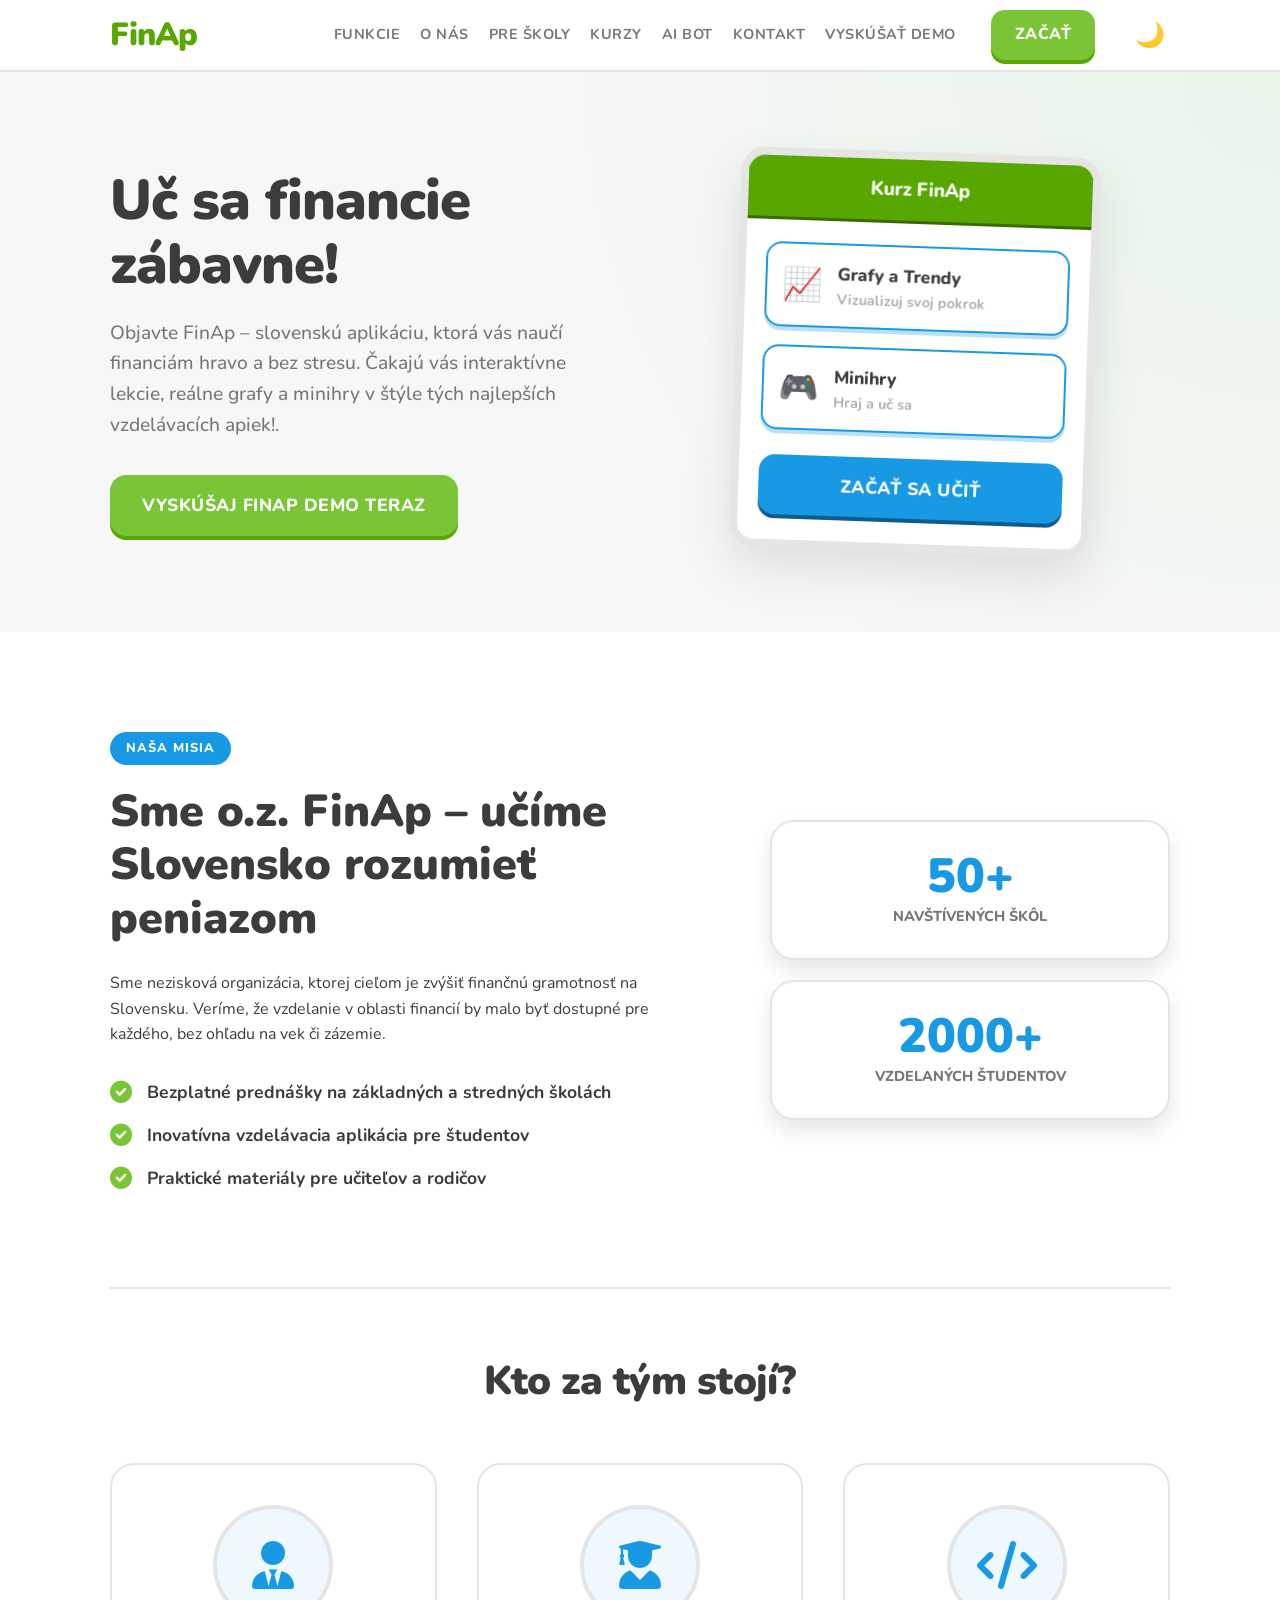
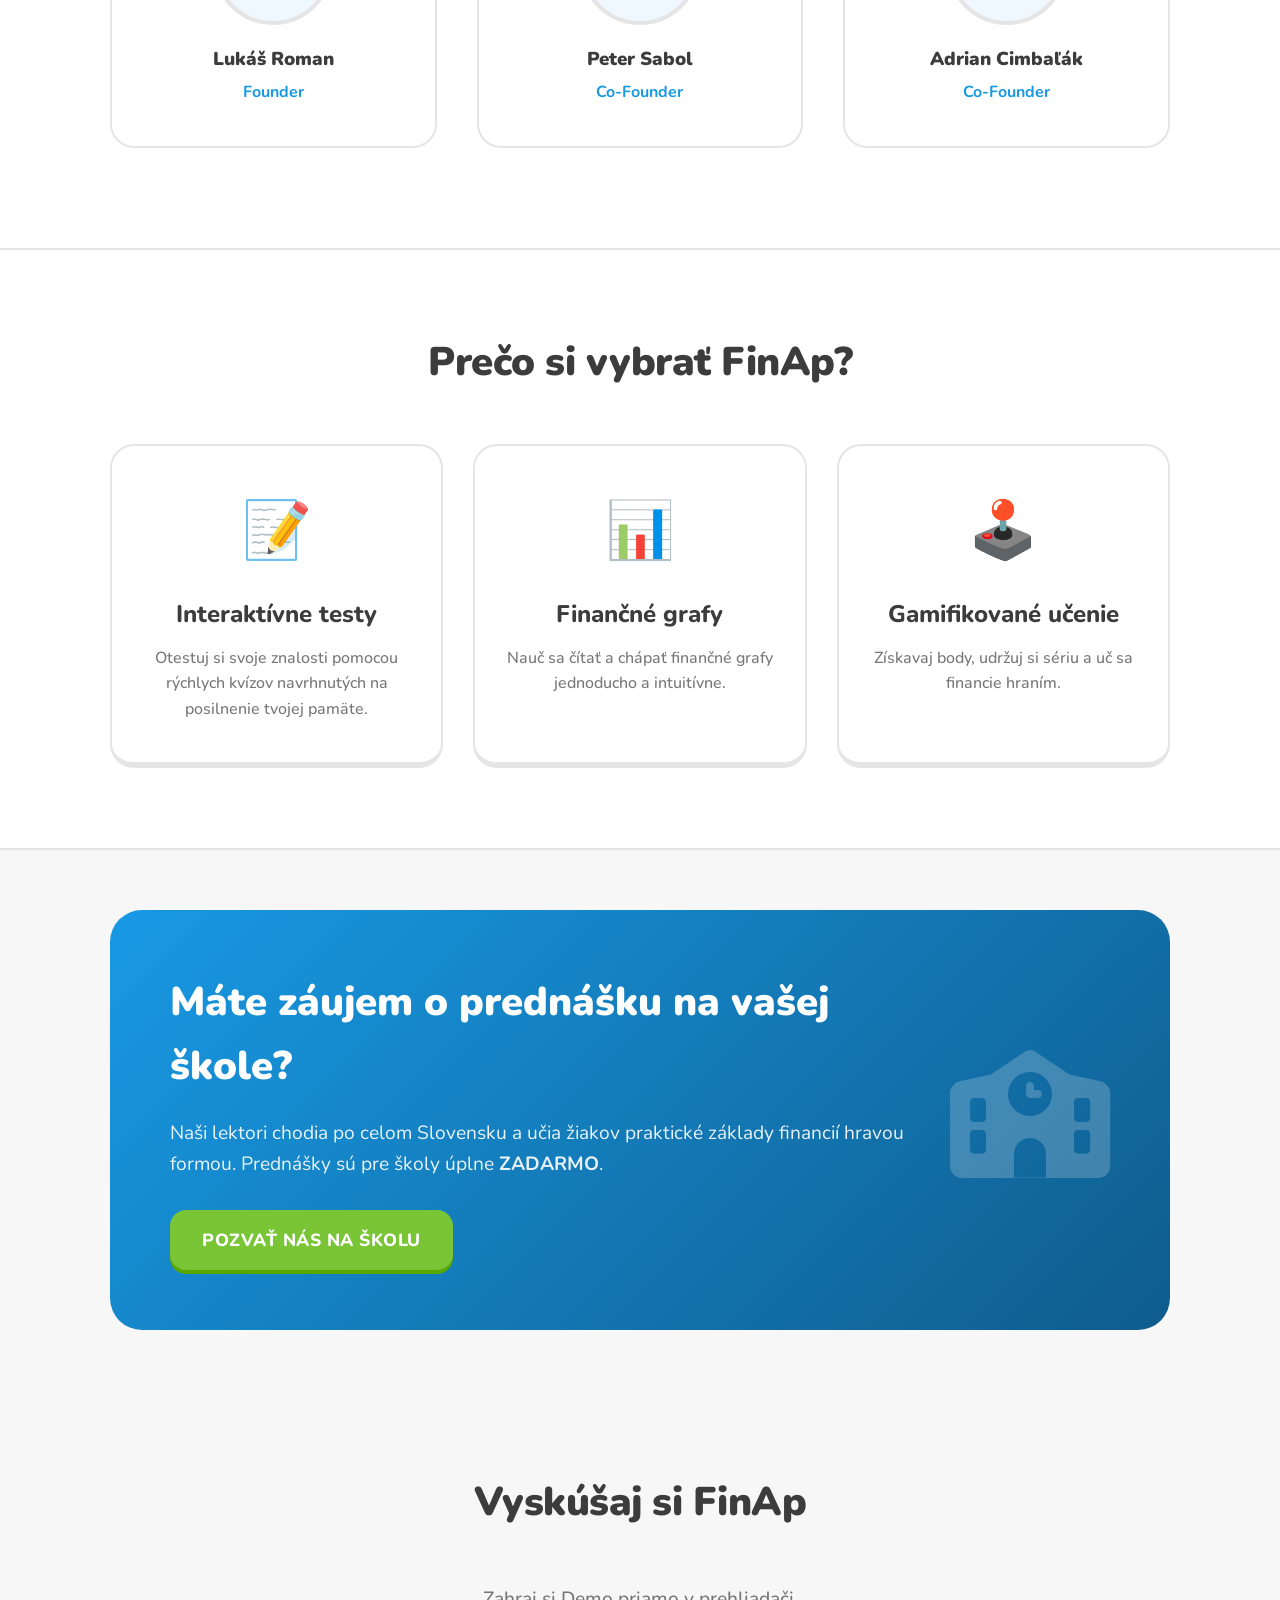
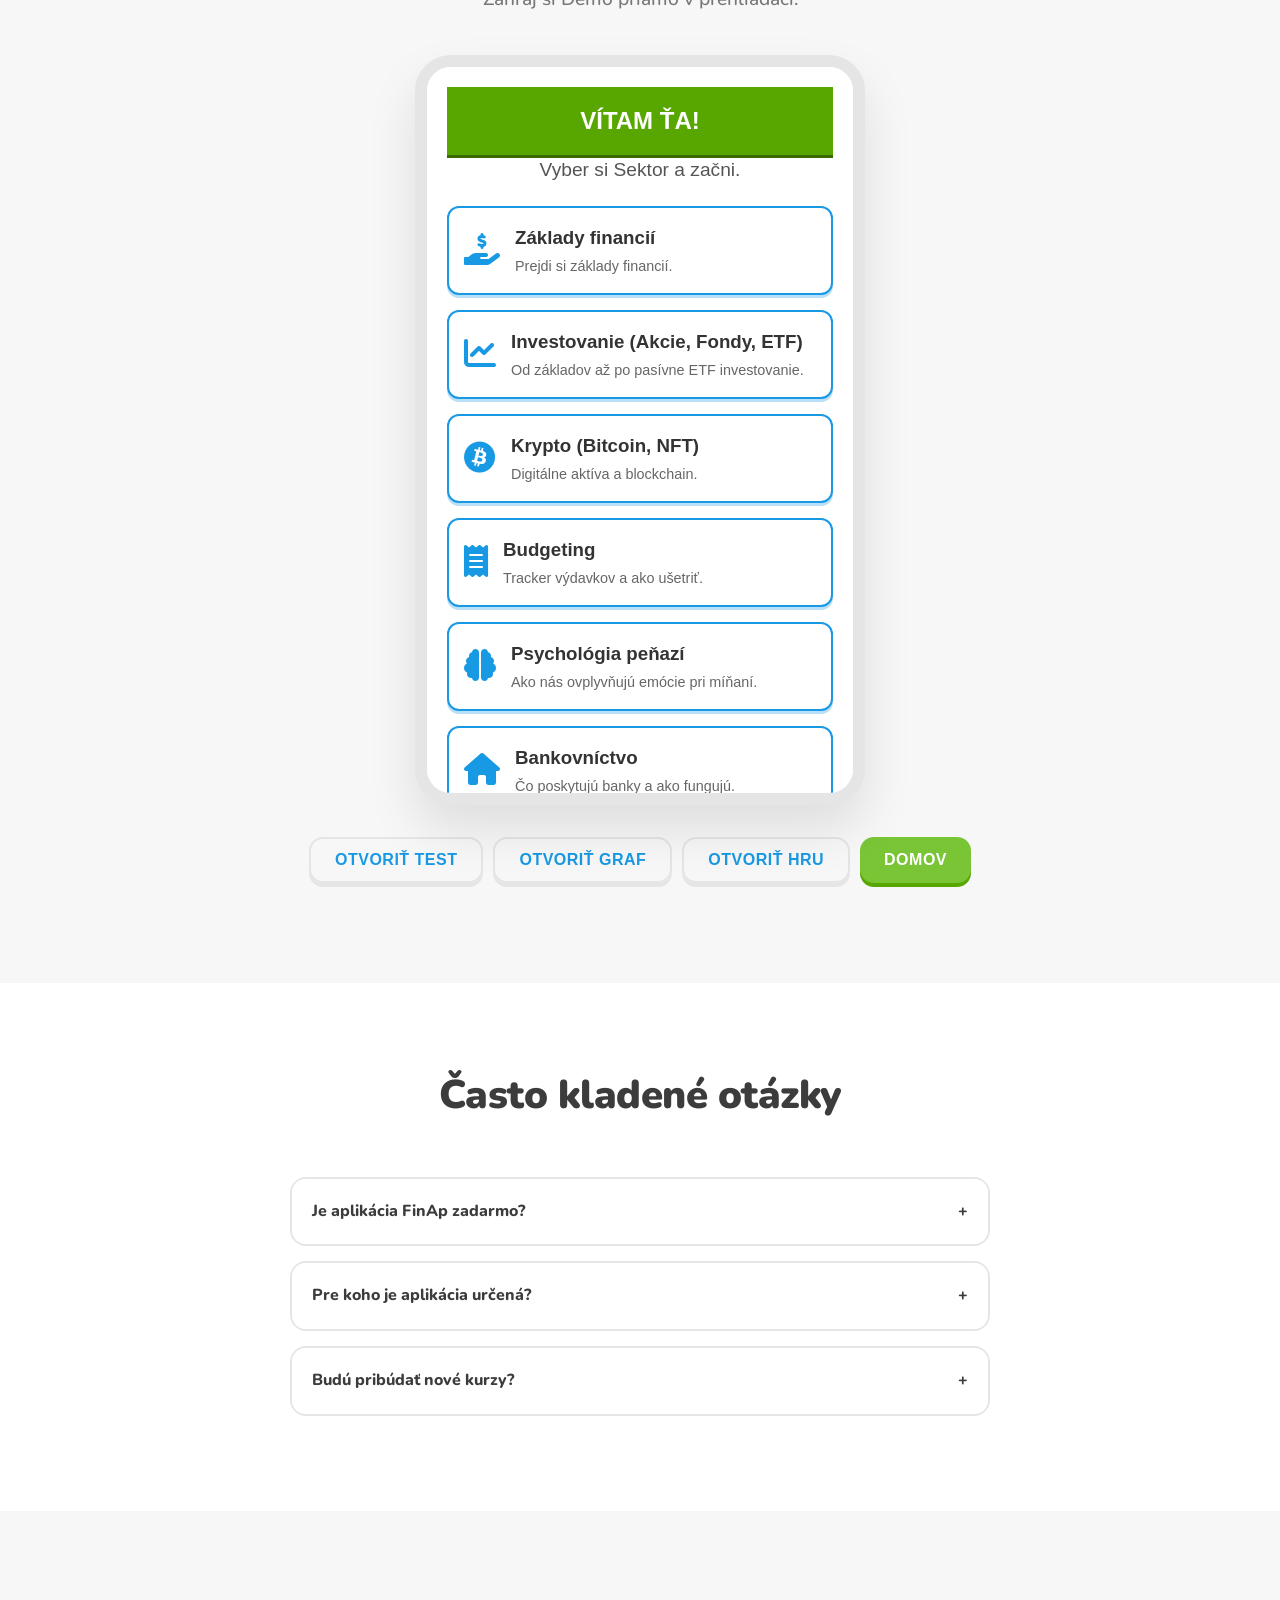
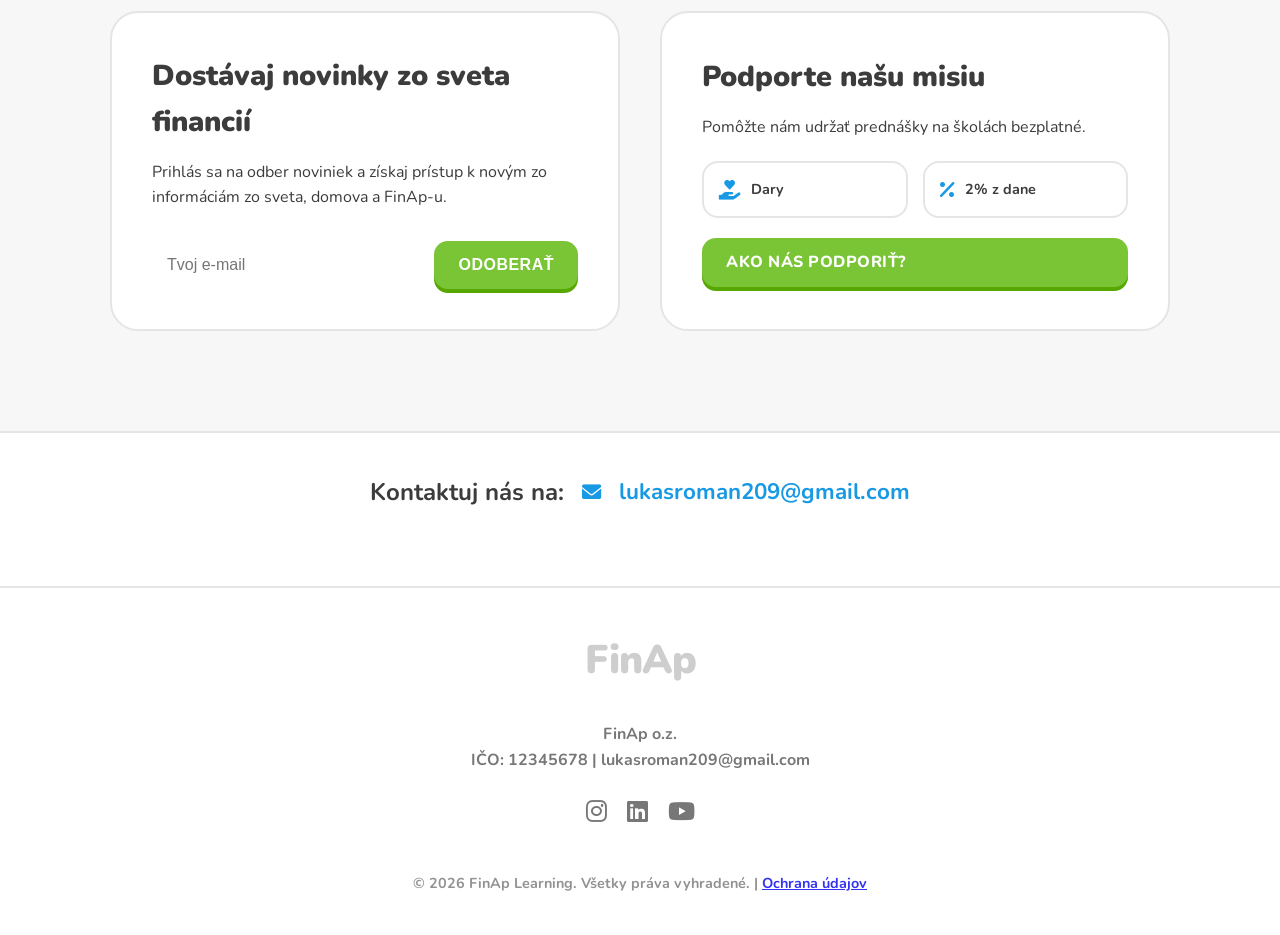
==== commit 65226ce1: "Add files via upload" ====
--- a/index.html
+++ b/index.html
@@ -66,7 +66,7 @@
             </div>
         </section>
 
-        <section id="o-nas" class="mission-section">
+        <section id="o-nas" class="about-section">
             <div class="container">
                 <div class="mission-grid">
                     <div class="mission-text">
@@ -93,6 +93,27 @@
                         </div>
                     </div>
                 </div>
+
+                <div id="team" class="team-group text-center">
+                    <h2 class="section-title">Kto za tým stojí?</h2>
+                    <div class="team-grid">
+                        <div class="team-card">
+                            <div class="team-img-placeholder"><i class="fas fa-user-tie"></i></div>
+                            <h3>Lukáš Roman</h3>
+                            <p>Founder</p>
+                        </div>
+                        <div class="team-card">
+                            <div class="team-img-placeholder"><i class="fas fa-user-graduate"></i></div>
+                            <h3>Peter Sabol</h3>
+                            <p>Co-Founder</p>
+                        </div>
+                        <div class="team-card">
+                            <div class="team-img-placeholder"><i class="fas fa-code"></i></div>
+                            <h3>Adrian Cimbaľák</h3>
+                            <p>Co-Founder</p>
+                        </div>
+                    </div>
+                </div>
             </div>
         </section>
 
@@ -157,28 +178,6 @@
             </div>
         </section>
 
-        <section id="team" class="team-section">
-            <div class="container text-center">
-                <h2 class="section-title">Kto za tým stojí?</h2>
-                <div class="team-grid">
-                    <div class="team-card">
-                        <div class="team-img-placeholder"><i class="fas fa-user-tie"></i></div>
-                        <h3>Lukáš Roman</h3>
-                        <p>Founder</p>
-                    </div>
-                    <div class="team-card">
-                        <div class="team-img-placeholder"><i class="fas fa-user-graduate"></i></div>
-                        <h3>Peter Sabol</h3>
-                        <p>Co-Founder</p>
-                    </div>
-                    <div class="team-card">
-                        <div class="team-img-placeholder"><i class="fas fa-code"></i></div>
-                        <h3>Adrian Cimbaľák</h3>
-                        <p>Co-Founder</p>
-                    </div>
-                </div>
-            </div>
-        </section>
 
         <!-- Rest of main content -->
         <section id="faq" class="faq-section">
@@ -207,38 +206,32 @@
             </div>
         </section>
 
-        <section class="newsletter-section">
-            <div class="container text-center">
-                <div class="newsletter-box">
-                    <h2>Dostávaj finančné tipy</h2>
-                    <p>Prihlás sa na odber noviniek a získaj exkluzívny prístup k novým kurzom.</p>
-                    <form class="newsletter-form" onsubmit="event.preventDefault(); alert('Ďakujeme za odber!');">
-                        <input type="email" placeholder="Tvoj e-mail" required>
-                        <button type="submit" class="btn-primary">Odoberať</button>
-                    </form>
-                </div>
-            </div>
-        </section>
-
-        <section id="support" class="support-section">
-            <div class="container text-center">
-                <div class="support-box">
-                    <h2>Podporte našu misiu</h2>
-                    <p>Pomôžte nám udržať prednášky na školách bezplatné. Každý príspevok alebo 2% z dane nám pomáhajú
-                        rásť.</p>
-                    <div class="support-options">
-                        <div class="support-card">
-                            <i class="fas fa-hand-holding-heart"></i>
-                            <h3>Darujte priamo</h3>
-                            <p>Podporte nás ľubovoľnou sumou.</p>
-                            <a href="#" class="btn-secondary small">Viac info</a>
-                        </div>
-                        <div class="support-card highlighted">
-                            <i class="fas fa-percentage"></i>
-                            <h3>Venujte 2%</h3>
-                            <p>Darujte časť vašich daní o.z. FinAp.</p>
-                            <a href="#" class="btn-primary small">Ako na to?</a>
-                        </div>
+        <section id="join" class="join-section">
+            <div class="container">
+                <div class="join-grid">
+                    <div class="join-box">
+                        <h2>Dostávaj novinky zo sveta financií</h2>
+                        <p>Prihlás sa na odber noviniek a získaj prístup k novým zo informáciám zo sveta, domova a
+                            FinAp-u.</p>
+                        <form class="newsletter-form" onsubmit="event.preventDefault(); alert('Ďakujeme za odber!');">
+                            <input type="email" placeholder="Tvoj e-mail" required>
+                            <button type="submit" class="btn-primary">Odoberať</button>
+                        </form>
+                    </div>
+                    <div class="join-box">
+                        <h2>Podporte našu misiu</h2>
+                        <p>Pomôžte nám udržať prednášky na školách bezplatné.</p>
+                        <div class="support-row">
+                            <div class="support-pill">
+                                <i class="fas fa-hand-holding-heart"></i>
+                                <span>Dary</span>
+                            </div>
+                            <div class="support-pill">
+                                <i class="fas fa-percentage"></i>
+                                <span>2% z dane</span>
+                            </div>
+                        </div>
+                        <a href="#" class="btn-primary small" style="margin-top: 20px;">Ako nás podporiť?</a>
                     </div>
                 </div>
             </div>
--- a/style.css
+++ b/style.css
@@ -1133,6 +1133,78 @@
     color: var(--duo-blue);
 }
 
+/* Consolidated About/Team Section */
+.about-section {
+    padding: 100px 0;
+    background-color: var(--header-bg);
+}
+
+.team-group {
+    margin-top: 80px;
+    border-top: 2px solid var(--border-color);
+    padding-top: 60px;
+}
+
+/* Join Section (Newsletter + Support) */
+.join-section {
+    padding: 100px 0;
+    background-color: var(--duo-bg);
+}
+
+.join-grid {
+    display: grid;
+    grid-template-columns: 1fr 1fr;
+    gap: 40px;
+    align-items: stretch;
+}
+
+.join-box {
+    background: var(--card-bg);
+    padding: 40px;
+    border-radius: 28px;
+    border: 2px solid var(--border-color);
+    display: flex;
+    flex-direction: column;
+    justify-content: center;
+}
+
+.join-box h2 {
+    font-size: 1.8rem;
+    font-weight: 900;
+    margin-bottom: 15px;
+}
+
+.support-row {
+    display: flex;
+    gap: 15px;
+    margin-top: 20px;
+}
+
+.support-pill {
+    flex: 1;
+    background: var(--header-bg);
+    padding: 15px;
+    border-radius: 16px;
+    display: flex;
+    align-items: center;
+    gap: 10px;
+    font-weight: 700;
+    font-size: 0.9rem;
+    border: 2px solid var(--border-color);
+    color: var(--text-dark);
+}
+
+.support-pill i {
+    color: var(--duo-blue);
+    font-size: 1.2rem;
+}
+
+@media (max-width: 992px) {
+    .join-grid {
+        grid-template-columns: 1fr;
+    }
+}
+
 /* Support Section */
 .support-section {
     padding: 100px 0;
@@ -1214,6 +1286,34 @@
 
 /* Responsive Overrides */
 @media (max-width: 768px) {
+    .main-header .container {
+        flex-direction: column !important;
+        gap: 15px !important;
+        padding: 15px !important;
+        height: auto !important;
+    }
+
+    .nav-links {
+        display: flex !important;
+        flex-wrap: wrap !important;
+        justify-content: center !important;
+        gap: 10px !important;
+        font-size: 0.85rem !important;
+        width: 100% !important;
+    }
+
+    .nav-links a.btn-primary {
+        margin-left: 0 !important;
+    }
+
+    .hero-text h2 {
+        font-size: 2.2rem;
+    }
+
+    .section-title {
+        font-size: 1.8rem;
+    }
+
     .mission-grid {
         grid-template-columns: 1fr;
         gap: 40px;
@@ -1221,15 +1321,23 @@
     
     .schools-box {
         flex-direction: column;
-        padding: 40px 30px;
+        padding: 40px 20px;
         text-align: center;
     }
     
+    .schools-content h2 {
+        font-size: 1.8rem;
+    }
+
     .schools-icon-box {
         display: none;
     }
     
-    .hero-text h2 {
-        font-size: 2.5rem;
+    .join-grid {
+        gap: 20px;
     }
-}
+
+    .join-box {
+        padding: 30px 20px;
+    }
+}
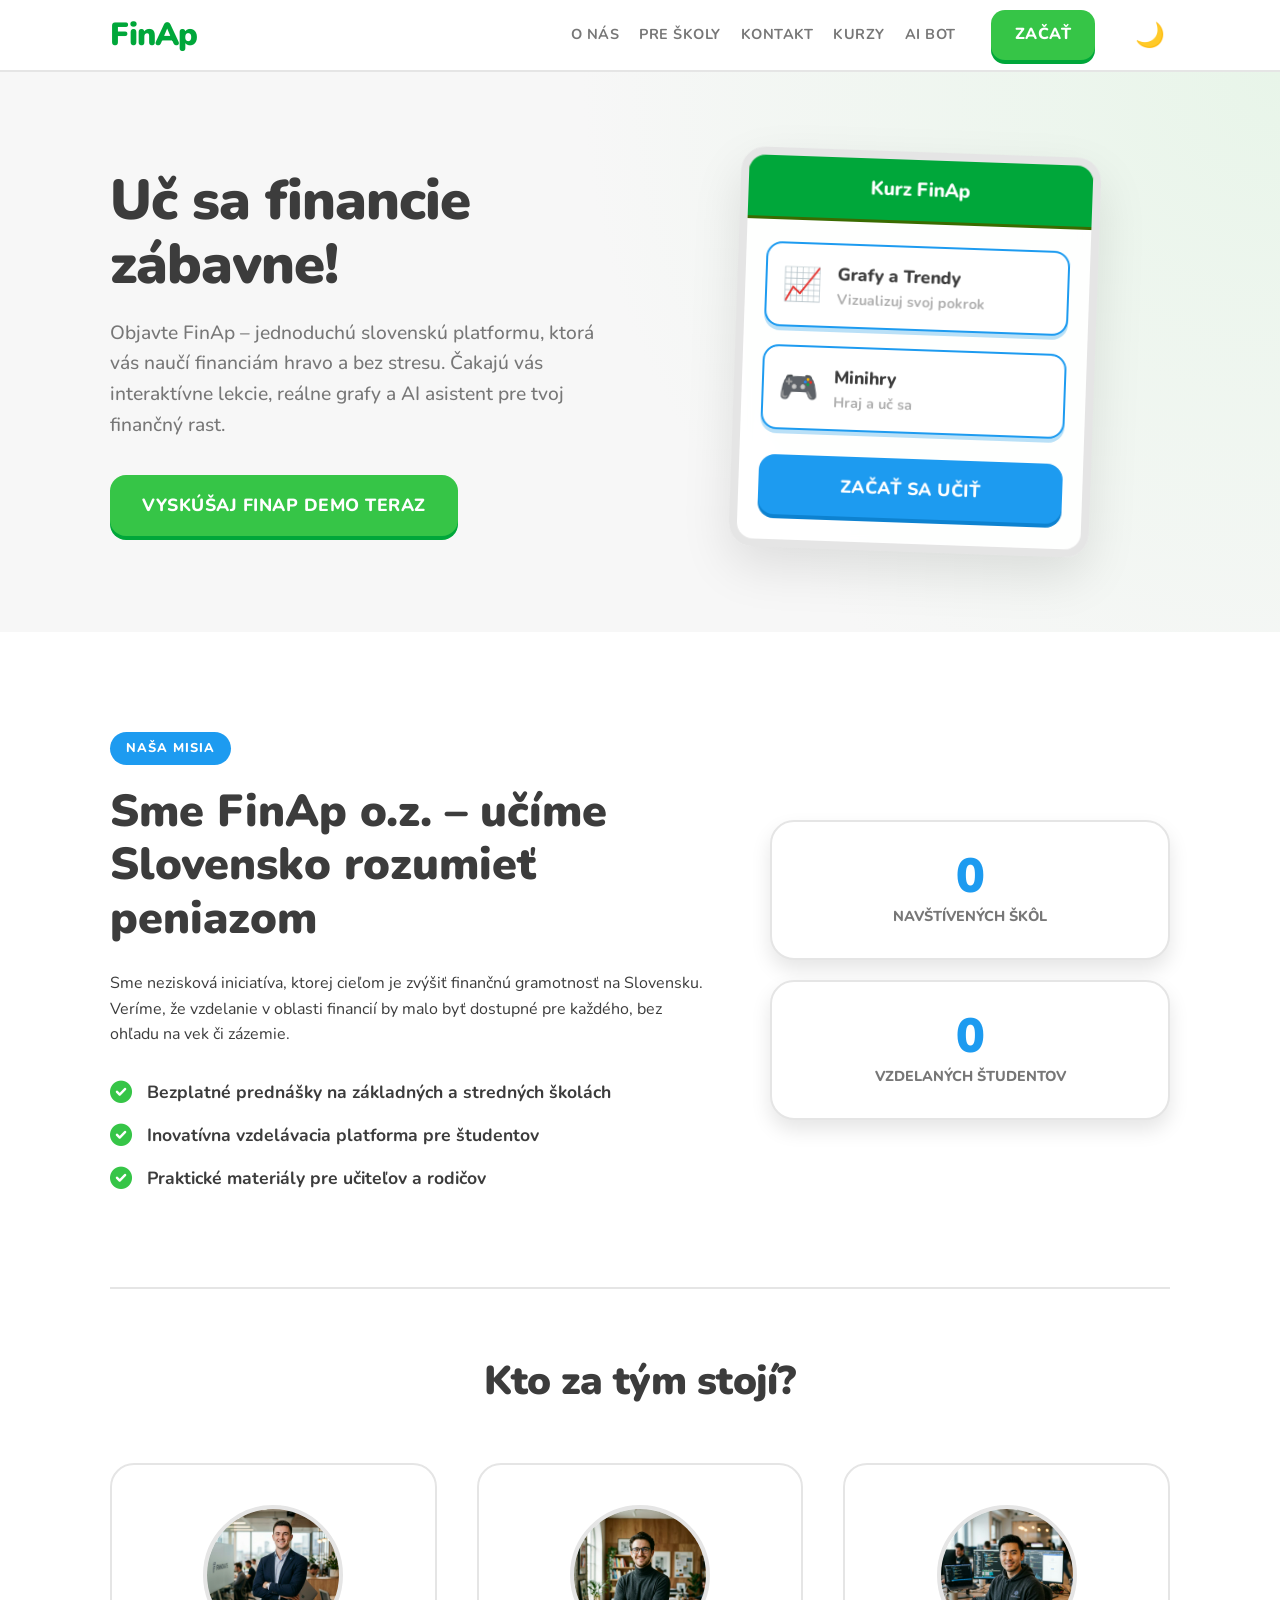
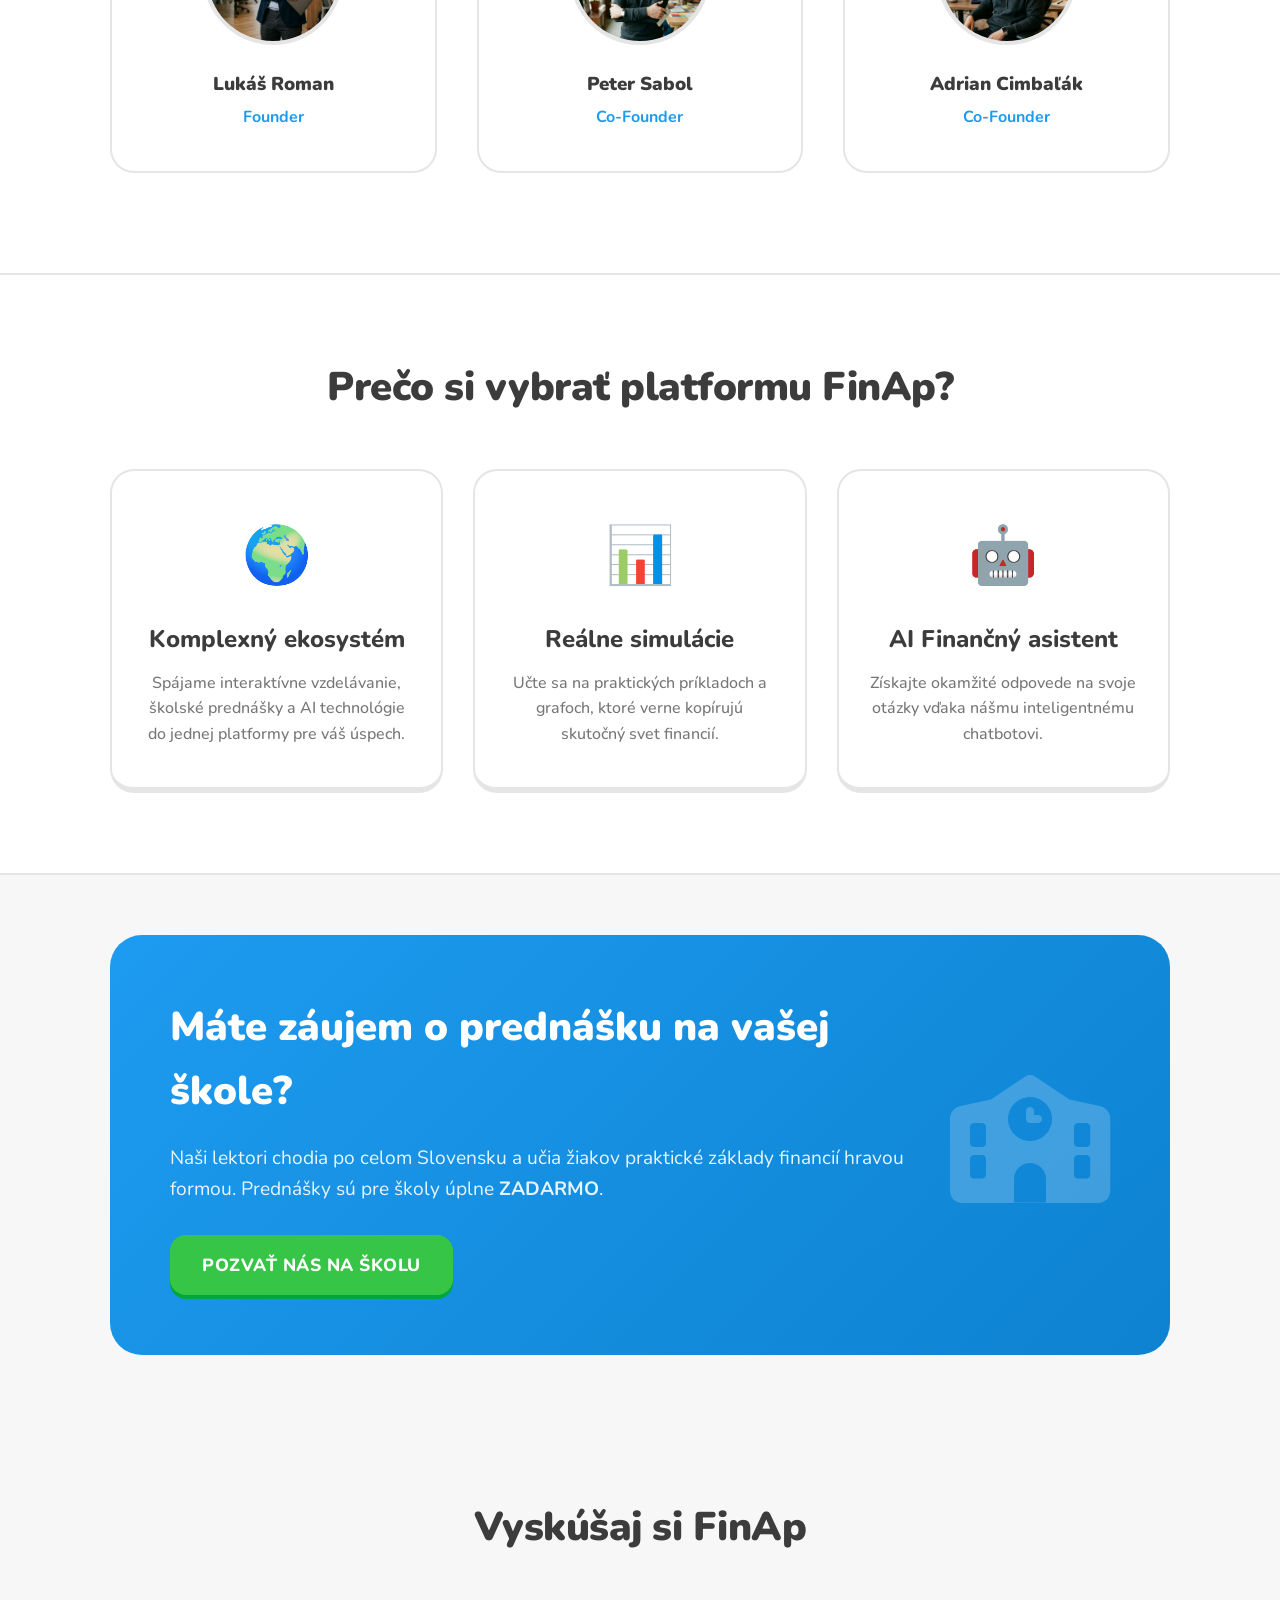
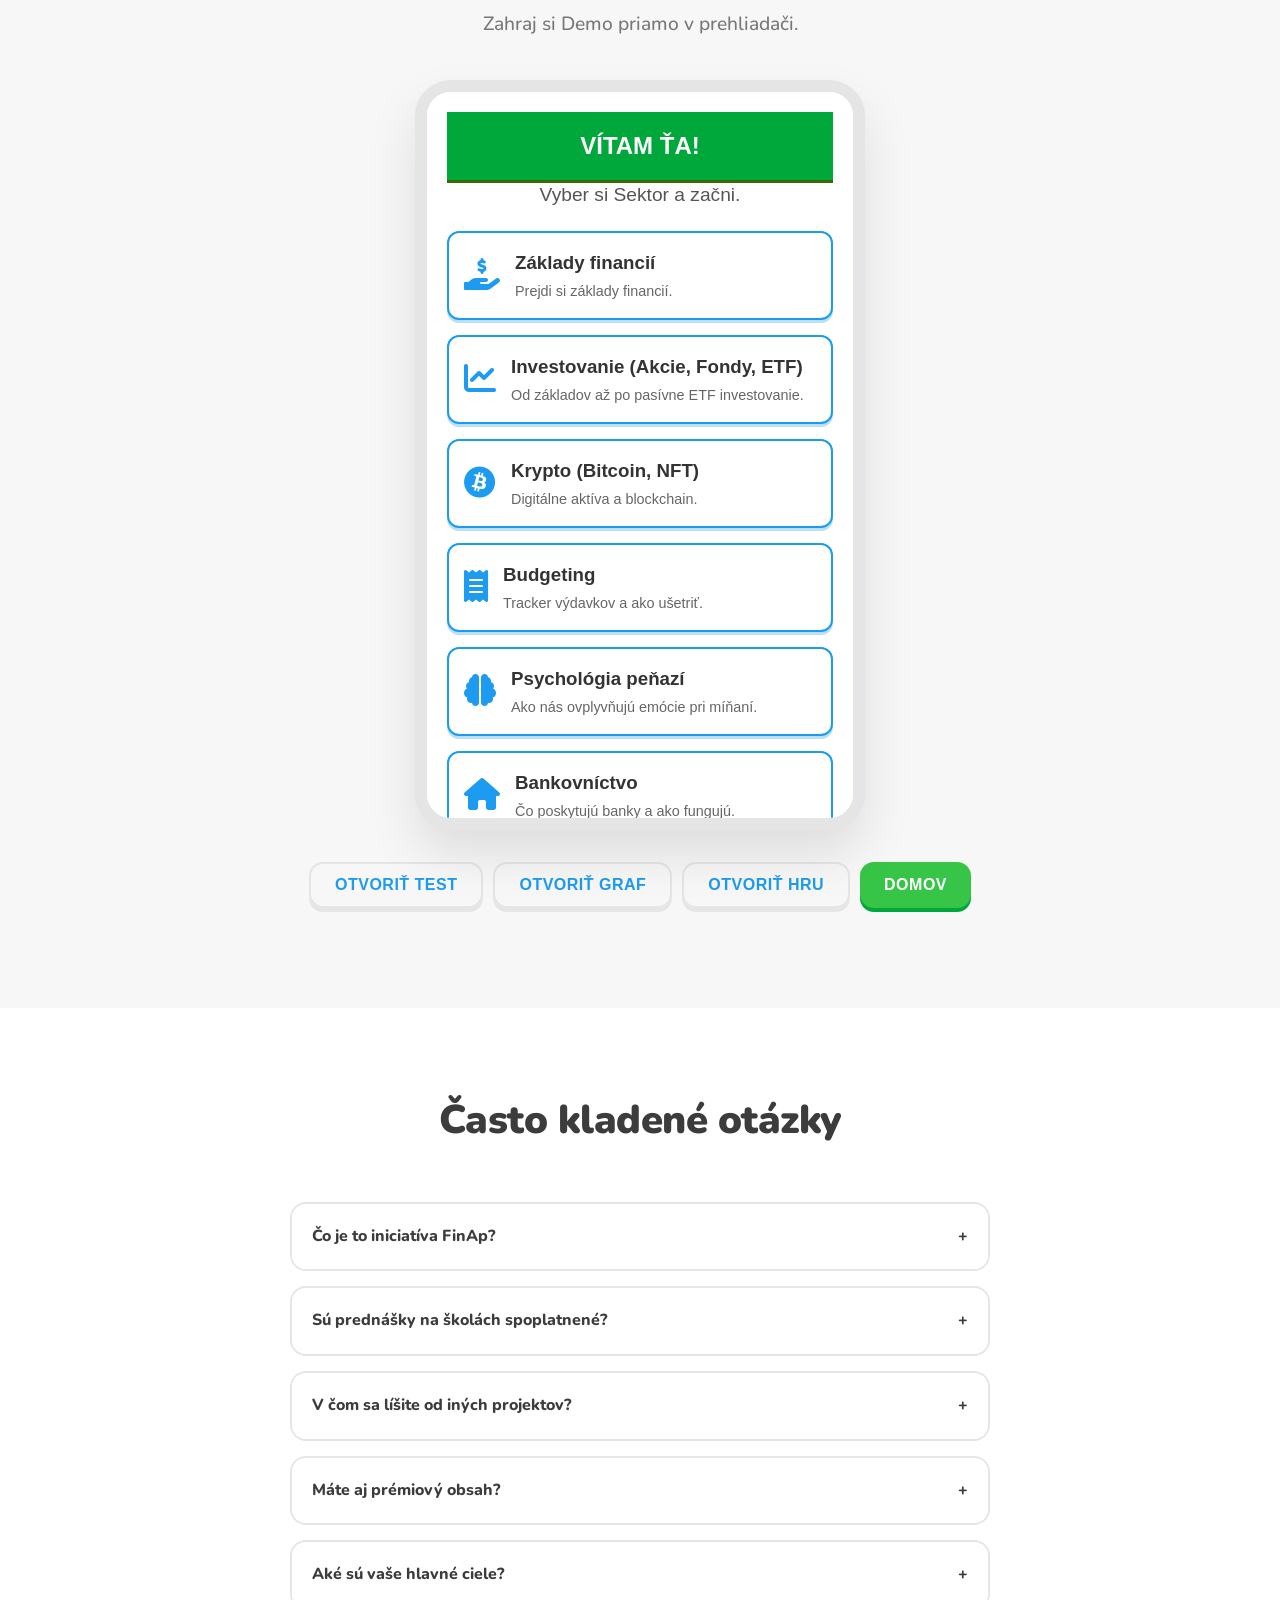
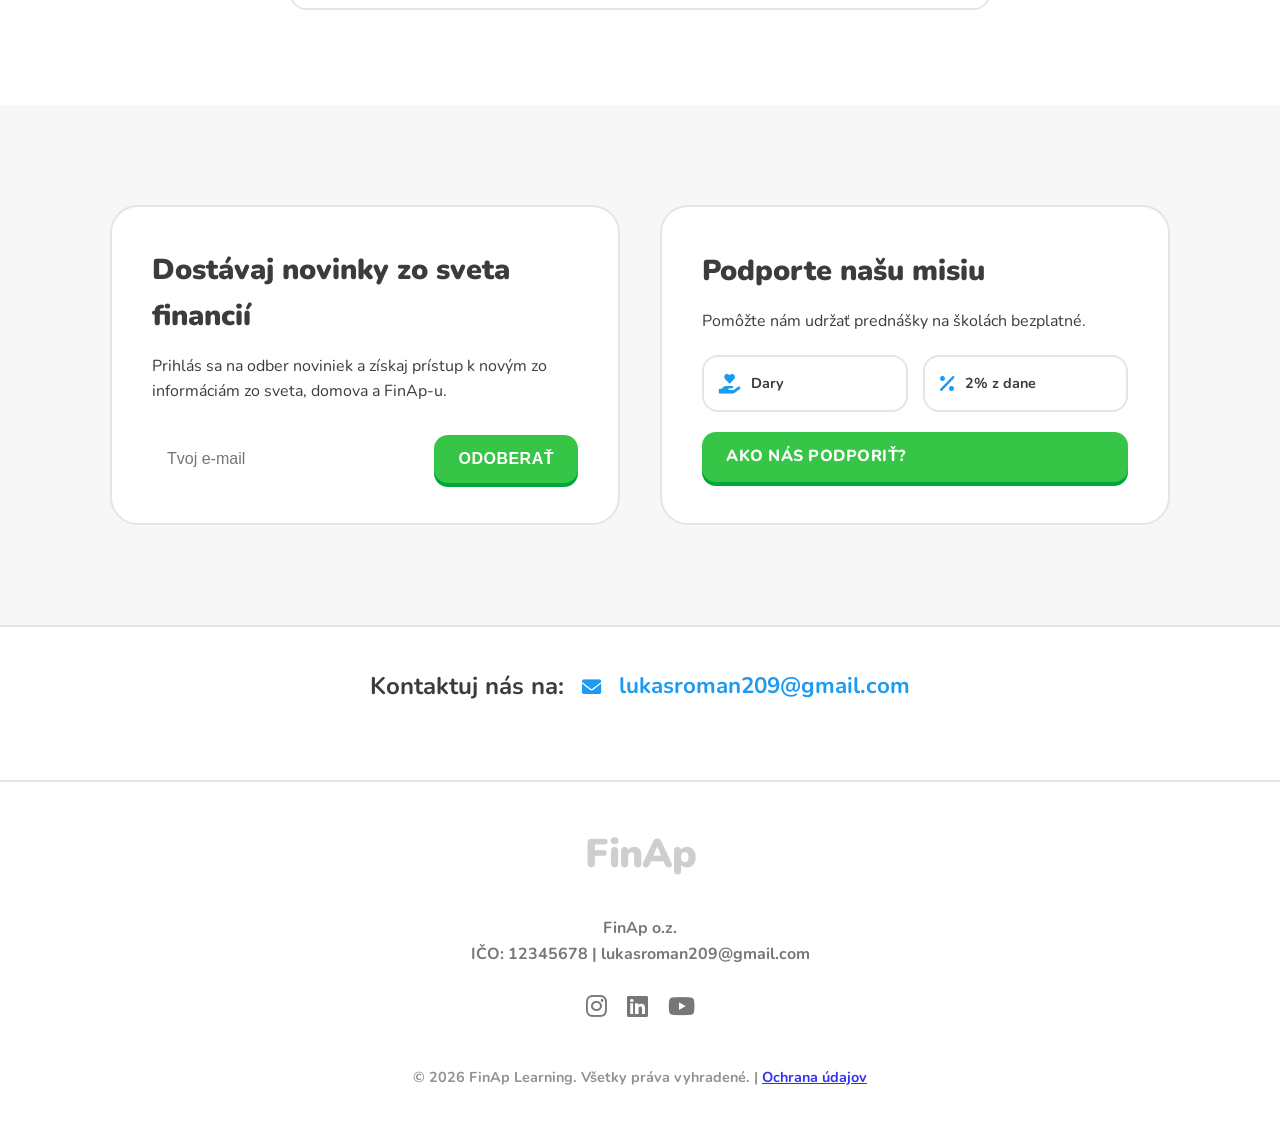
==== commit 412dd1b4: "Add files via upload" ====
--- a/index.html
+++ b/index.html
@@ -5,11 +5,135 @@
     <meta charset="UTF-8">
     <meta name="viewport" content="width=device-width, initial-scale=1.0">
     <title>FinAp - Uč sa financie</title>
-    <meta name="description" content="Objavte FinAp – slovenskú aplikáciu, ktorá vás naučí financiám hravo a bez stresu. Čakajú vás
-                        interaktívne lekcie, reálne grafy a minihry v štýle tých najlepších vzdelávacích apiek!.">
+    <meta name="description" content="Objavte FinAp – slovenskú platformu, ktorá vás naučí financiám hravo a bez stresu. Čakajú vás
+                        interaktívne lekcie, reálne grafy a AI bot v štýle tých najlepších vzdelávacích platforiem!.">
     <link href="https://fonts.googleapis.com/css2?family=Nunito:wght@400;700;800;900&display=swap" rel="stylesheet">
     <link rel="stylesheet" href="style.css">
     <link rel="stylesheet" href="https://cdnjs.cloudflare.com/ajax/libs/font-awesome/6.0.0-beta3/css/all.min.css">
+    <style>
+        /* Team Member Card & Modal Styles */
+        .team-card {
+            cursor: pointer;
+            transition: all 0.3s ease;
+        }
+
+        .team-card:hover {
+            border-color: var(--fin-blue) !important;
+            transform: translateY(-10px);
+            box-shadow: 0 15px 30px var(--fin-shadow);
+        }
+
+        .team-img-container {
+            width: 140px;
+            height: 140px;
+            border-radius: 50%;
+            margin: 0 auto 25px;
+            overflow: hidden;
+            border: 4px solid var(--border-color);
+            transition: border-color 0.3s ease;
+        }
+
+        .team-card:hover .team-img-container {
+            border-color: var(--fin-blue);
+        }
+
+        .team-img-container img {
+            width: 100%;
+            height: 100%;
+            object-fit: cover;
+        }
+
+        /* Modal Structure */
+        .modal {
+            display: none;
+            position: fixed;
+            z-index: 2000;
+            left: 0;
+            top: 0;
+            width: 100%;
+            height: 100%;
+            background-color: rgba(0, 0, 0, 0.6);
+            backdrop-filter: blur(5px);
+            animation: fadeIn 0.3s ease;
+        }
+
+        .team-modal-content {
+            background-color: var(--card-bg);
+            margin: 10% auto;
+            padding: 40px;
+            border-radius: 28px;
+            width: 90%;
+            max-width: 550px;
+            position: relative;
+            box-shadow: 0 20px 50px rgba(0, 0, 0, 0.3);
+            border: 1px solid var(--border-color);
+            animation: slideUp 0.4s ease;
+        }
+
+        .close-modal {
+            position: absolute;
+            right: 25px;
+            top: 20px;
+            font-size: 35px;
+            font-weight: bold;
+            color: var(--text-light);
+            cursor: pointer;
+            line-height: 1;
+        }
+
+        .close-modal:hover {
+            color: var(--fin-blue);
+        }
+
+        .member-header {
+            display: flex;
+            align-items: center;
+            gap: 30px;
+            margin-bottom: 30px;
+            text-align: left;
+        }
+
+        .member-header img {
+            width: 120px;
+            height: 120px;
+            border-radius: 50%;
+            border: 4px solid var(--fin-blue);
+        }
+
+        .member-header h2 {
+            font-size: 2rem;
+            font-weight: 900;
+            margin: 0 !important;
+            color: var(--text-dark);
+        }
+
+        .member-role {
+            color: var(--fin-blue);
+            font-weight: 800;
+            text-transform: uppercase;
+            letter-spacing: 1px;
+            font-size: 0.9rem;
+        }
+
+        .member-bio {
+            font-size: 1.1rem;
+            line-height: 1.6;
+            color: var(--text-light);
+            text-align: left;
+        }
+
+        @keyframes slideUp {
+            from {
+                transform: translateY(50px);
+                opacity: 0;
+            }
+
+            to {
+                transform: translateY(0);
+                opacity: 1;
+            }
+        }
+    </style>
 </head>
 
 <body>
@@ -17,13 +141,11 @@
         <div class="container">
             <div class="logo">FinAp</div>
             <nav class="nav-links">
-                <a href="#features">Funkcie</a>
                 <a href="#o-nas">O nás</a>
                 <a href="#schools">Pre školy</a>
+                <a href="#kontakt">Kontakt</a>
                 <a href="kurzy.html">Kurzy</a>
                 <a href="ai.html">AI Bot</a>
-                <a href="#kontakt">Kontakt</a>
-                <a href="#demo">Vyskúšať Demo</a>
                 <a href="#demo" class="btn-primary" style="margin-left: 15px;">Začať</a>
                 <button class="theme-toggle" onclick="toggleTheme()" title="Prepnúť režim">
                     <span id="theme-icon">🌙</span>
@@ -37,8 +159,9 @@
             <div class="container hero-content">
                 <div class="hero-text">
                     <h2>Uč sa financie zábavne!</h2>
-                    <p>Objavte FinAp – slovenskú aplikáciu, ktorá vás naučí financiám hravo a bez stresu. Čakajú vás
-                        interaktívne lekcie, reálne grafy a minihry v štýle tých najlepších vzdelávacích apiek!.</p>
+                    <p>Objavte FinAp – jednoduchú slovenskú platformu, ktorá vás naučí financiám hravo a bez stresu.
+                        Čakajú vás
+                        interaktívne lekcie, reálne grafy a AI asistent pre tvoj finančný rast.</p>
                     <a href="#demo" class="btn-primary large">Vyskúšaj FinAp Demo teraz</a>
                 </div>
                 <div class="hero-image">
@@ -46,14 +169,14 @@
                         <div class="mockup-header">Kurz FinAp</div>
                         <div class="mockup-body">
                             <div class="mockup-item">
-                                <div class="mockup-icon" style="color: var(--duo-blue);">📈</div>
+                                <div class="mockup-icon" style="color: var(--fin-blue);">📈</div>
                                 <div class="mockup-item-text">
                                     <h3>Grafy a Trendy</h3>
                                     <p>Vizualizuj svoj pokrok</p>
                                 </div>
                             </div>
                             <div class="mockup-item">
-                                <div class="mockup-icon" style="color: var(--duo-green-dark);">🎮</div>
+                                <div class="mockup-icon" style="color: var(--fin-green-dark);">🎮</div>
                                 <div class="mockup-item-text">
                                     <h3>Minihry</h3>
                                     <p>Hraj a uč sa</p>
@@ -71,24 +194,24 @@
                 <div class="mission-grid">
                     <div class="mission-text">
                         <span class="badge">Naša Misia</span>
-                        <h2>Sme o.z. FinAp – učíme Slovensko rozumieť peniazom</h2>
-                        <p>Sme nezisková organizácia, ktorej cieľom je zvýšiť finančnú gramotnosť na Slovensku. Veríme,
+                        <h2>Sme FinAp o.z. – učíme Slovensko rozumieť peniazom</h2>
+                        <p>Sme nezisková iniciatíva, ktorej cieľom je zvýšiť finančnú gramotnosť na Slovensku. Veríme,
                             že vzdelanie v oblasti financií by malo byť dostupné pre každého, bez ohľadu na vek či
                             zázemie.</p>
                         <ul class="mission-list">
                             <li><i class="fas fa-check-circle"></i> Bezplatné prednášky na základných a stredných
                                 školách</li>
-                            <li><i class="fas fa-check-circle"></i> Inovatívna vzdelávacia aplikácia pre študentov</li>
+                            <li><i class="fas fa-check-circle"></i> Inovatívna vzdelávacia platforma pre študentov</li>
                             <li><i class="fas fa-check-circle"></i> Praktické materiály pre učiteľov a rodičov</li>
                         </ul>
                     </div>
                     <div class="mission-stats">
                         <div class="stat-card">
-                            <div class="stat-number">50+</div>
+                            <div class="stat-number">0</div>
                             <div class="stat-label">Navštívených škôl</div>
                         </div>
                         <div class="stat-card">
-                            <div class="stat-number">2000+</div>
+                            <div class="stat-number">0</div>
                             <div class="stat-label">Vzdelaných študentov</div>
                         </div>
                     </div>
@@ -97,18 +220,24 @@
                 <div id="team" class="team-group text-center">
                     <h2 class="section-title">Kto za tým stojí?</h2>
                     <div class="team-grid">
-                        <div class="team-card">
-                            <div class="team-img-placeholder"><i class="fas fa-user-tie"></i></div>
+                        <div class="team-card" onclick="showMember('lukas')">
+                            <div class="team-img-container">
+                                <img src="img/team/lukas.png" alt="Lukáš Roman">
+                            </div>
                             <h3>Lukáš Roman</h3>
                             <p>Founder</p>
                         </div>
-                        <div class="team-card">
-                            <div class="team-img-placeholder"><i class="fas fa-user-graduate"></i></div>
+                        <div class="team-card" onclick="showMember('peter')">
+                            <div class="team-img-container">
+                                <img src="img/team/peter.png" alt="Peter Sabol">
+                            </div>
                             <h3>Peter Sabol</h3>
                             <p>Co-Founder</p>
                         </div>
-                        <div class="team-card">
-                            <div class="team-img-placeholder"><i class="fas fa-code"></i></div>
+                        <div class="team-card" onclick="showMember('adrian')">
+                            <div class="team-img-container">
+                                <img src="img/team/adrian.png" alt="Adrian Cimbaľák">
+                            </div>
                             <h3>Adrian Cimbaľák</h3>
                             <p>Co-Founder</p>
                         </div>
@@ -119,23 +248,23 @@
 
         <section id="features" class="features">
             <div class="container text-center">
-                <h2 class="section-title">Prečo si vybrať FinAp?</h2>
+                <h2 class="section-title">Prečo si vybrať platformu FinAp?</h2>
                 <div class="features-grid">
                     <div class="feature-card">
-                        <div class="feature-icon pulse">📝</div>
-                        <h3>Interaktívne testy</h3>
-                        <p>Otestuj si svoje znalosti pomocou rýchlych kvízov navrhnutých na posilnenie tvojej pamäte.
-                        </p>
+                        <div class="feature-icon">🌍</div>
+                        <h3>Komplexný ekosystém</h3>
+                        <p>Spájame interaktívne vzdelávanie, školské prednášky a AI technológie do jednej platformy pre
+                            váš úspech.</p>
                     </div>
                     <div class="feature-card">
-                        <div class="feature-icon float">📊</div>
-                        <h3>Finančné grafy</h3>
-                        <p>Nauč sa čítať a chápať finančné grafy jednoducho a intuitívne.</p>
+                        <div class="feature-icon">📊</div>
+                        <h3>Reálne simulácie</h3>
+                        <p>Učte sa na praktických príkladoch a grafoch, ktoré verne kopírujú skutočný svet financií.</p>
                     </div>
                     <div class="feature-card">
-                        <div class="feature-icon bounce">🕹️</div>
-                        <h3>Gamifikované učenie</h3>
-                        <p>Získavaj body, udržuj si sériu a uč sa financie hraním.</p>
+                        <div class="feature-icon">🤖</div>
+                        <h3>AI Finančný asistent</h3>
+                        <p>Získajte okamžité odpovede na svoje otázky vďaka nášmu inteligentnému chatbotovi.</p>
                     </div>
                 </div>
             </div>
@@ -185,21 +314,41 @@
                 <h2 class="section-title text-center">Často kladené otázky</h2>
                 <div class="faq-container">
                     <div class="faq-item">
-                        <div class="faq-question">Je aplikácia FinAp zadarmo? <span>+</span></div>
+                        <div class="faq-question">Čo je to iniciatíva FinAp? <span>+</span></div>
                         <div class="faq-answer">
-                            <p>Áno, základné verzia FinAp je a vždy bude zadarmo pre všetkých študentov.</p>
+                            <p>FinAp je vzdelávacia iniciatíva zameraná na rozvoj finančnej gramotnosti a praktických
+                                životných zručností mladých ľudí na základných a stredných školách. Prinášame moderné
+                                vzdelávanie, ktoré reflektuje reálne výzvy dnešného sveta.</p>
                         </div>
                     </div>
                     <div class="faq-item">
-                        <div class="faq-question">Pre koho je aplikácia určená? <span>+</span></div>
+                        <div class="faq-question">Sú prednášky na školách spoplatnené? <span>+</span></div>
                         <div class="faq-answer">
-                            <p>Pre každého, kto chce lepšie rozumieť svojim peniazom – od študentov až po dospelých.</p>
+                            <p>Nie! Naším poslaním je šíriť osvetu, preto sú interaktívne workshopy a prednášky pre
+                                základné a stredné školy úplne <strong>ZADARMO</strong>.</p>
                         </div>
                     </div>
                     <div class="faq-item">
-                        <div class="faq-question">Budú pribúdať nové kurzy? <span>+</span></div>
+                        <div class="faq-question">V čom sa líšite od iných projektov? <span>+</span></div>
                         <div class="faq-answer">
-                            <p>Samozrejme! Každý mesiac pridávame nové lekcie a interaktívne hry.</p>
+                            <p>Odlišujeme sa vývojom vlastnej digitálnej aplikácie, ktorá prepája edukáciu s praktickými
+                                simuláciami. Mladým ľuďom umožňujeme budovať správne finančné návyky interaktívnym a
+                                dlhodobo udržateľným spôsobom.</p>
+                        </div>
+                    </div>
+                    <div class="faq-item">
+                        <div class="faq-question">Máte aj prémiový obsah? <span>+</span></div>
+                        <div class="faq-answer">
+                            <p>Áno, popri základných kurzoch a hrách, ktoré sú zadarmo, ponúkame aj prémiový expertný
+                                obsah (napr. Due Diligence) pre tých, ktorí sa chcú v téme financií hlbšie
+                                špecializovať.</p>
+                        </div>
+                    </div>
+                    <div class="faq-item">
+                        <div class="faq-question">Aké sú vaše hlavné ciele? <span>+</span></div>
+                        <div class="faq-answer">
+                            <p>Naším cieľom je preklenúť medzeru medzi teoretickým školským vzdelávaním a praktickými
+                                znalosťami potrebnými pre finančné rozhodovanie v každodennom živote.</p>
                         </div>
                     </div>
                 </div>
@@ -269,6 +418,15 @@
             </p>
         </div>
     </footer>
+    <div id="team-modal" class="modal">
+        <div class="modal-content team-modal-content">
+            <span class="close-modal" onclick="closeMemberModal()">&times;</span>
+            <div id="member-detail">
+                <!-- Content will be injected by JavaScript -->
+            </div>
+        </div>
+    </div>
+
     <script src="scripts.js"></script>
 </body>
 
--- a/style.css
+++ b/style.css
@@ -1,11 +1,11 @@
 :root {
-    --duo-green-dark: #58a700;
-    --duo-green-light: #79c536;
-    --duo-blue: #1899e4;
-    --duo-blue-dark: #0f5c8c;
-    --duo-red: #ff4b4b;
-    --duo-bg: #f7f7f7;
-    --duo-shadow: rgba(0, 0, 0, 0.1);
+    --fin-green-dark: #00a73a;
+    --fin-green-light: #36c547;
+    --fin-blue: #1d9bf0;
+    --fin-blue-dark: #0d82d0;
+    --fin-red: #ff4b4b;
+    --fin-bg: #f7f7f7;
+    --fin-shadow: rgba(0, 0, 0, 0.1);
     --text-dark: #3c3c3c;
     --text-light: #777;
     --header-bg: white;
@@ -13,18 +13,18 @@
     --border-color: #e5e5e5;
     --hero-gradient-start: #e8f5e9;
     --glass-bg: rgba(255, 255, 255, 0.9);
-    --hover-bg: #f0f8ff;
+    --hover-bg: #f0faf0;
     --item-bg: #ffffff;
 }
 
 [data-theme="dark"] {
-    --duo-bg: #131417;
+    --fin-bg: #131417;
     --text-dark: #f0f0f0;
     --text-light: #b0b0b0;
     --header-bg: #1c1e22;
     --card-bg: #2a2d33;
     --border-color: #3a3d42;
-    --duo-shadow: rgba(0, 0, 0, 0.4);
+    --fin-shadow: rgba(0, 0, 0, 0.4);
     --hero-gradient-start: #1b2e1b;
     --glass-bg: rgba(30, 32, 35, 0.8);
     --hover-bg: #32363d;
@@ -40,7 +40,7 @@
 
 body {
     font-family: 'Nunito', 'Arial', sans-serif;
-    background-color: var(--duo-bg);
+    background-color: var(--fin-bg);
     color: var(--text-dark);
     line-height: 1.6;
     overflow-x: hidden;
@@ -77,7 +77,7 @@
 }
 
 .logo {
-    color: var(--duo-green-dark);
+    color: var(--fin-green-dark);
     font-size: 2rem;
     font-weight: 900;
     letter-spacing: -1px;
@@ -101,7 +101,7 @@
 }
 
 .nav-links a:not(.btn-primary):hover {
-    color: var(--duo-blue);
+    color: var(--fin-blue);
 }
 
 /* Buttons */
@@ -114,8 +114,8 @@
     font-weight: 800;
     color: white !important;
     text-decoration: none;
-    background-color: var(--duo-green-light);
-    box-shadow: 0 4px 0 var(--duo-green-dark);
+    background-color: var(--fin-green-light);
+    box-shadow: 0 4px 0 var(--fin-green-dark);
     transition: transform 0.1s, box-shadow 0.1s;
     cursor: pointer;
     text-transform: uppercase;
@@ -123,7 +123,7 @@
 }
 
 .btn-primary:active {
-    box-shadow: 0 1px 0 var(--duo-green-dark);
+    box-shadow: 0 1px 0 var(--fin-green-dark);
     transform: translateY(3px);
 }
 
@@ -134,7 +134,7 @@
     border-radius: 14px;
     font-size: 1rem;
     font-weight: 800;
-    color: var(--duo-blue) !important;
+    color: var(--fin-blue) !important;
     text-decoration: none;
     background-color: transparent;
     box-shadow: 0 4px 0 var(--border-color);
@@ -154,7 +154,8 @@
     transform: translateY(3px);
 }
 
-.btn-primary.large, .btn-secondary.large {
+.btn-primary.large,
+.btn-secondary.large {
     padding: 16px 32px;
     font-size: 1.1rem;
     border-radius: 16px;
@@ -174,13 +175,13 @@
 }
 
 .theme-toggle:hover {
-    background: var(--duo-shadow);
+    background: var(--fin-shadow);
 }
 
 /* Hero Section */
 .hero {
     padding: 80px 0;
-    background-image: radial-gradient(circle at top right, var(--hero-gradient-start) 0%, var(--duo-bg) 50%);
+    background-image: radial-gradient(circle at top right, var(--hero-gradient-start) 0%, var(--fin-bg) 50%);
     overflow: hidden;
 }
 
@@ -229,7 +230,7 @@
     max-width: 360px;
     background: var(--card-bg);
     border-radius: 24px;
-    box-shadow: 0 20px 50px var(--duo-shadow);
+    box-shadow: 0 20px 50px var(--fin-shadow);
     overflow: hidden;
     border: 8px solid var(--border-color);
     transform: rotate(2deg);
@@ -246,7 +247,7 @@
 }
 
 .mockup-header {
-    background-color: var(--duo-green-dark);
+    background-color: var(--fin-green-dark);
     color: white;
     text-align: center;
     padding: 15px;
@@ -266,7 +267,7 @@
     margin-bottom: 18px;
     border-radius: 16px;
     background-color: var(--item-bg);
-    border: 2px solid var(--duo-blue);
+    border: 2px solid var(--fin-blue);
     box-shadow: 0 4px 0 rgba(24, 153, 228, 0.3);
     transition: transform 0.2s, background-color 0.2s;
     cursor: default;
@@ -307,8 +308,8 @@
     color: white;
     text-decoration: none;
     text-transform: uppercase;
-    background-color: var(--duo-blue);
-    box-shadow: 0 4px 0 var(--duo-blue-dark);
+    background-color: var(--fin-blue);
+    box-shadow: 0 4px 0 var(--fin-blue-dark);
     border: none;
     margin-top: 25px;
     transition: transform 0.1s, box-shadow 0.1s;
@@ -316,7 +317,7 @@
 }
 
 .mockup-button:active {
-    box-shadow: 0 1px 0 var(--duo-blue-dark);
+    box-shadow: 0 1px 0 var(--fin-blue-dark);
     transform: translateY(3px);
 }
 
@@ -353,7 +354,7 @@
 
 .feature-card:hover {
     transform: translateY(-10px);
-    border-bottom-color: var(--duo-green-light);
+    border-bottom-color: var(--fin-green-light);
 }
 
 .feature-icon {
@@ -376,7 +377,7 @@
 /* Demo Section */
 .demo-section {
     padding: 80px 0 100px;
-    background-color: var(--duo-bg);
+    background-color: var(--fin-bg);
 }
 
 .demo-subtitle {
@@ -388,7 +389,8 @@
 
 .iframe-container {
     width: 100%;
-    max-width: 450px; /* Matching the 450px from style.css app-container */
+    max-width: 450px;
+    /* Matching the 450px from style.css app-container */
     margin: 0 auto;
     height: 750px;
     border: 12px solid var(--border-color);
@@ -396,7 +398,7 @@
     overflow: hidden;
     position: relative;
     background: var(--card-bg);
-    box-shadow: 0 25px 50px rgba(0,0,0,0.1);
+    box-shadow: 0 25px 50px rgba(0, 0, 0, 0.1);
     transition: transform 0.3s ease;
 }
 
@@ -442,7 +444,7 @@
 
 .video-grid-section {
     padding: 60px 0 100px;
-    background-color: var(--duo-bg);
+    background-color: var(--fin-bg);
 }
 
 .coming-soon-card {
@@ -451,7 +453,7 @@
     background: var(--card-bg);
     padding: 60px 40px;
     border-radius: 28px;
-    border: 3px dashed var(--duo-blue);
+    border: 3px dashed var(--fin-blue);
     background-color: var(--hover-bg);
     text-align: center;
 }
@@ -477,7 +479,7 @@
 .status-badge {
     display: inline-block;
     padding: 8px 20px;
-    background-color: var(--duo-blue);
+    background-color: var(--fin-blue);
     color: white;
     font-weight: 800;
     border-radius: 20px;
@@ -487,7 +489,83 @@
 }
 
 .active-link {
-    color: var(--duo-blue) !important;
+    color: var(--fin-blue) !important;
+}
+
+/* Video Grid & Cards */
+.video-grid {
+    display: grid;
+    grid-template-columns: repeat(auto-fill, minmax(300px, 1fr));
+    gap: 30px;
+    margin-top: 40px;
+    justify-content: center;
+    /* Center cards if they don't fill the row */
+}
+
+.video-card {
+    background: var(--card-bg);
+    border-radius: 24px;
+    border: 2px solid var(--border-color);
+    border-bottom: 6px solid var(--border-color);
+    overflow: hidden;
+    transition: transform 0.3s ease, border-color 0.2s;
+    text-align: left;
+    max-width: 400px;
+    /* Constant size limit */
+    width: 100%;
+}
+
+.video-card:hover {
+    transform: translateY(-8px);
+    border-bottom-color: var(--fin-blue);
+}
+
+.video-container {
+    position: relative;
+    padding-bottom: 56.25%;
+    /* 16:9 Aspect Ratio */
+    height: 0;
+    overflow: hidden;
+    background: #000;
+}
+
+.video-container iframe {
+    position: absolute;
+    top: 0;
+    left: 0;
+    width: 100%;
+    height: 100%;
+    border: none;
+}
+
+.video-card-content {
+    padding: 20px;
+}
+
+.video-card-content h3 {
+    font-size: 1.25rem;
+    font-weight: 800;
+    margin-bottom: 10px;
+    color: var(--text-dark);
+}
+
+.video-card-content p {
+    font-size: 0.95rem;
+    color: var(--text-light);
+    margin-bottom: 15px;
+    line-height: 1.5;
+}
+
+.video-tag {
+    display: inline-block;
+    padding: 4px 12px;
+    background-color: var(--hover-bg);
+    color: var(--fin-blue);
+    font-weight: 800;
+    font-size: 0.8rem;
+    border-radius: 10px;
+    text-transform: uppercase;
+    margin-bottom: 10px;
 }
 
 /* Contact Section */
@@ -542,21 +620,191 @@
 }
 
 .contact-email {
-    color: var(--duo-blue);
+    color: var(--fin-blue);
     text-decoration: none;
     transition: color 0.2s;
     font-size: 1.4rem;
 }
 
 .contact-email:hover {
-    color: var(--duo-blue-dark);
+    color: var(--fin-blue-dark);
     text-decoration: underline;
 }
 
 .info-item i {
-    color: var(--duo-blue);
+    color: var(--fin-blue);
     font-size: 1.2rem;
     width: 25px;
+}
+
+/* Lesson Modal */
+.modal-overlay {
+    position: fixed;
+    top: 0;
+    left: 0;
+    width: 100%;
+    height: 100%;
+    background-color: rgba(0, 0, 0, 0.85);
+    backdrop-filter: blur(8px);
+    z-index: 2000;
+    display: none;
+    align-items: center;
+    justify-content: center;
+    padding: 20px;
+}
+
+.modal-overlay.active {
+    display: flex;
+}
+
+.modal-container {
+    background-color: var(--fin-bg);
+    width: 100%;
+    max-width: 900px;
+    height: 90vh;
+    border-radius: 32px;
+    overflow: hidden;
+    position: relative;
+    display: flex;
+    flex-direction: column;
+    box-shadow: 0 30px 60px rgba(0, 0, 0, 0.5);
+}
+
+.modal-header {
+    background-color: var(--header-bg);
+    padding: 20px 30px;
+    border-bottom: 2px solid var(--border-color);
+    display: flex;
+    justify-content: space-between;
+    align-items: center;
+}
+
+.modal-header h2 {
+    font-size: 1.5rem;
+    font-weight: 900;
+}
+
+.close-modal {
+    background: none;
+    border: none;
+    font-size: 1.5rem;
+    cursor: pointer;
+    color: var(--text-light);
+    transition: color 0.2s;
+}
+
+.close-modal:hover {
+    color: var(--fin-red);
+}
+
+/* Tabs */
+.modal-tabs {
+    display: flex;
+    background-color: var(--header-bg);
+    border-bottom: 2px solid var(--border-color);
+    padding: 0 20px;
+}
+
+.tab-btn {
+    padding: 15px 25px;
+    border: none;
+    background: none;
+    font-weight: 800;
+    font-size: 1rem;
+    color: var(--text-light);
+    cursor: pointer;
+    position: relative;
+    transition: color 0.2s;
+}
+
+.tab-btn:hover {
+    color: var(--fin-blue);
+}
+
+.tab-btn.active {
+    color: var(--fin-blue);
+}
+
+.tab-btn.active::after {
+    content: '';
+    position: absolute;
+    bottom: -2px;
+    left: 0;
+    width: 100%;
+    height: 4px;
+    background-color: var(--fin-blue);
+    border-radius: 2px;
+}
+
+.modal-body {
+    flex: 1;
+    overflow-y: auto;
+    padding: 30px;
+}
+
+/* Quiz UI */
+.quiz-question-block {
+    background-color: var(--card-bg);
+    padding: 25px;
+    border-radius: 20px;
+    border: 2px solid var(--border-color);
+    margin-bottom: 20px;
+    transition: border-color 0.3s;
+}
+
+.quiz-question {
+    font-weight: 800;
+    font-size: 1.1rem;
+    margin-bottom: 15px;
+}
+
+.quiz-options-grid {
+    display: grid;
+    gap: 12px;
+}
+
+.quiz-option {
+    display: flex;
+    align-items: center;
+    gap: 12px;
+    padding: 12px 18px;
+    border-radius: 12px;
+    background-color: var(--hover-bg);
+    cursor: pointer;
+    transition: background-color 0.1s;
+    font-weight: 600;
+}
+
+.quiz-option:hover {
+    background-color: var(--border-color);
+}
+
+.quiz-option input {
+    width: 20px;
+    height: 20px;
+}
+
+.quiz-feedback {
+    margin-top: 15px;
+    font-weight: 800;
+    font-size: 0.95rem;
+}
+
+/* Mobile Adjustments */
+@media (max-width: 600px) {
+    .modal-container {
+        height: 100vh;
+        border-radius: 0;
+    }
+
+    .modal-tabs {
+        overflow-x: auto;
+    }
+
+    .tab-btn {
+        padding: 12px 15px;
+        font-size: 0.9rem;
+    }
 }
 
 .social-icons {
@@ -579,7 +827,7 @@
 }
 
 .social-icons a:hover {
-    background-color: var(--duo-blue);
+    background-color: var(--fin-blue);
     color: white;
 }
 
@@ -590,7 +838,7 @@
     padding: 30px;
     border-radius: 24px;
     border: 2px solid #e5e5e5;
-    box-shadow: 0 10px 25px rgba(0,0,0,0.05);
+    box-shadow: 0 10px 25px rgba(0, 0, 0, 0.05);
 }
 
 .form-group {
@@ -606,7 +854,8 @@
     text-transform: uppercase;
 }
 
-.form-group input, .form-group textarea {
+.form-group input,
+.form-group textarea {
     width: 100%;
     padding: 12px 16px;
     border-radius: 14px;
@@ -617,9 +866,10 @@
     transition: border-color 0.2s;
 }
 
-.form-group input:focus, .form-group textarea:focus {
+.form-group input:focus,
+.form-group textarea:focus {
     outline: none;
-    border-color: var(--duo-blue);
+    border-color: var(--fin-blue);
 }
 
 /* Footer */
@@ -644,13 +894,27 @@
 
 /* Animations */
 @keyframes fadeUp {
-    from { opacity: 0; transform: translateY(30px); }
-    to { opacity: 1; transform: translateY(0); }
+    from {
+        opacity: 0;
+        transform: translateY(30px);
+    }
+
+    to {
+        opacity: 1;
+        transform: translateY(0);
+    }
 }
 
 @keyframes fadeInRight {
-    from { opacity: 0; transform: translateX(30px); }
-    to { opacity: 1; transform: translateX(0); }
+    from {
+        opacity: 0;
+        transform: translateX(30px);
+    }
+
+    to {
+        opacity: 1;
+        transform: translateX(0);
+    }
 }
 
 .pulse {
@@ -658,9 +922,17 @@
 }
 
 @keyframes pulse {
-    0% { transform: scale(1); }
-    50% { transform: scale(1.1); }
-    100% { transform: scale(1); }
+    0% {
+        transform: scale(1);
+    }
+
+    50% {
+        transform: scale(1.1);
+    }
+
+    100% {
+        transform: scale(1);
+    }
 }
 
 .float {
@@ -668,9 +940,17 @@
 }
 
 @keyframes float {
-    0% { transform: translateY(0); }
-    50% { transform: translateY(-10px); }
-    100% { transform: translateY(0); }
+    0% {
+        transform: translateY(0);
+    }
+
+    50% {
+        transform: translateY(-10px);
+    }
+
+    100% {
+        transform: translateY(0);
+    }
 }
 
 .bounce {
@@ -678,9 +958,22 @@
 }
 
 @keyframes bounce {
-    0%, 20%, 50%, 80%, 100% { transform: translateY(0); }
-    40% { transform: translateY(-15px); }
-    60% { transform: translateY(-7px); }
+
+    0%,
+    20%,
+    50%,
+    80%,
+    100% {
+        transform: translateY(0);
+    }
+
+    40% {
+        transform: translateY(-15px);
+    }
+
+    60% {
+        transform: translateY(-7px);
+    }
 }
 
 /* Responsive */
@@ -697,7 +990,7 @@
     width: 100%;
     max-width: 450px;
     background: var(--card-bg);
-    box-shadow: 0 4px 15px var(--duo-shadow);
+    box-shadow: 0 4px 15px var(--fin-shadow);
     box-sizing: border-box;
     overflow: hidden;
     min-height: 500px;
@@ -716,7 +1009,7 @@
     text-align: center;
     padding: 15px 10px;
     color: white;
-    background-color: var(--duo-green-dark);
+    background-color: var(--fin-green-dark);
     font-size: 1.5em;
     font-weight: bold;
     box-shadow: 0 3px 0 #3a6b00;
@@ -742,7 +1035,7 @@
     cursor: pointer;
     text-transform: uppercase;
     box-shadow: 0 4px 0 #3a6b00;
-    background-color: var(--duo-green-dark);
+    background-color: var(--fin-green-dark);
     transition: background-color 0.1s;
 }
 
@@ -758,7 +1051,7 @@
     margin-bottom: 15px;
     border-radius: 12px;
     background-color: var(--item-bg);
-    border: 2px solid var(--duo-blue);
+    border: 2px solid var(--fin-blue);
     cursor: pointer;
     transition: background-color 0.1s;
     box-shadow: 0 3px 0 rgba(24, 153, 228, 0.3);
@@ -771,7 +1064,7 @@
 .module-icon {
     font-size: 2em;
     margin-right: 15px;
-    color: var(--duo-blue);
+    color: var(--fin-blue);
 }
 
 .module-info h3 {
@@ -786,7 +1079,7 @@
 }
 
 #menu-screen .header {
-    background-color: var(--duo-blue);
+    background-color: var(--fin-blue);
     box-shadow: 0 3px 0 #0f5c8c;
 }
 
@@ -799,8 +1092,8 @@
     background: var(--card-bg);
     border-radius: 12px;
     cursor: pointer;
-    box-shadow: 0 2px 5px var(--duo-shadow);
-    border-bottom: 4px solid var(--duo-green-dark);
+    box-shadow: 0 2px 5px var(--fin-shadow);
+    border-bottom: 4px solid var(--fin-green-dark);
     transition: border-bottom-color 0.3s;
 }
 
@@ -810,26 +1103,26 @@
     height: 60px;
     border-radius: 50%;
     background-color: var(--hover-bg);
-    color: var(--duo-green-dark);
+    color: var(--fin-green-dark);
     display: flex;
     justify-content: center;
     align-items: center;
-    border: 4px solid var(--duo-green-dark);
+    border: 4px solid var(--fin-green-dark);
 }
 
 .lesson-item.completed {
-    border-bottom: 4px solid var(--duo-blue);
+    border-bottom: 4px solid var(--fin-blue);
 }
 
 .lesson-item.completed h3 {
-    color: var(--duo-blue);
+    color: var(--fin-blue);
 }
 
 .answer-option {
     background-color: var(--item-bg);
     padding: 15px;
     margin-bottom: 10px;
-    border: 2px solid var(--duo-blue);
+    border: 2px solid var(--fin-blue);
     border-radius: 12px;
     cursor: pointer;
     font-weight: bold;
@@ -841,19 +1134,19 @@
 }
 
 .answer-option.correct {
-    background-color: var(--duo-green-light);
-    border-color: var(--duo-green-dark);
+    background-color: var(--fin-green-light);
+    border-color: var(--fin-green-dark);
     color: white;
 }
 
 .answer-option.incorrect {
-    background-color: var(--duo-red);
+    background-color: var(--fin-red);
     border-color: #cc0000;
     color: white;
 }
 
 #quiz-continue {
-    background-color: var(--duo-blue);
+    background-color: var(--fin-blue);
     box-shadow: 0 4px 0 #0f5c8c;
 }
 
@@ -913,7 +1206,7 @@
 /* Newsletter */
 .newsletter-section {
     padding: 80px 0;
-    background-color: var(--duo-blue);
+    background-color: var(--fin-blue);
     color: white;
 }
 
@@ -976,7 +1269,7 @@
 }
 
 .mission-text .badge {
-    background-color: var(--duo-blue);
+    background-color: var(--fin-blue);
     color: white;
     padding: 6px 16px;
     border-radius: 20px;
@@ -1012,7 +1305,7 @@
 }
 
 .mission-list li i {
-    color: var(--duo-green-light);
+    color: var(--fin-green-light);
     font-size: 1.4rem;
 }
 
@@ -1027,14 +1320,14 @@
     padding: 30px;
     border-radius: 24px;
     border: 2px solid var(--border-color);
-    box-shadow: 0 10px 20px var(--duo-shadow);
+    box-shadow: 0 10px 20px var(--fin-shadow);
     text-align: center;
 }
 
 .stat-number {
     font-size: 3rem;
     font-weight: 900;
-    color: var(--duo-blue);
+    color: var(--fin-blue);
     line-height: 1;
     margin-bottom: 5px;
 }
@@ -1049,7 +1342,7 @@
 /* Schools Section */
 .schools-section {
     padding: 60px 0;
-    background-color: var(--duo-bg);
+    background-color: var(--fin-bg);
 }
 
 .schools-box {
@@ -1058,7 +1351,7 @@
     align-items: center;
     padding: 60px;
     border-radius: 32px;
-    background: linear-gradient(135deg, var(--duo-blue) 0%, var(--duo-blue-dark) 100%);
+    background: linear-gradient(135deg, var(--fin-blue) 0%, var(--fin-blue-dark) 100%);
     color: white;
     gap: 40px;
 }
@@ -1102,25 +1395,34 @@
     padding: 40px 20px;
     border-radius: 24px;
     border: 2px solid var(--border-color);
-    transition: transform 0.3s ease;
+    transition: all 0.3s ease;
+    cursor: pointer;
 }
 
 .team-card:hover {
     transform: translateY(-10px);
-}
-
-.team-img-placeholder {
-    width: 120px;
-    height: 120px;
-    background-color: var(--hover-bg);
+    border-color: var(--fin-blue);
+    box-shadow: 0 15px 30px var(--fin-shadow);
+}
+
+.team-img-container {
+    width: 140px;
+    height: 140px;
     border-radius: 50%;
-    margin: 0 auto 20px;
-    display: flex;
-    align-items: center;
-    justify-content: center;
-    font-size: 3rem;
-    color: var(--duo-blue);
+    margin: 0 auto 25px;
+    overflow: hidden;
     border: 4px solid var(--border-color);
+    transition: border-color 0.3s ease;
+}
+
+.team-card:hover .team-img-container {
+    border-color: var(--fin-blue);
+}
+
+.team-img-container img {
+    width: 100%;
+    height: 100%;
+    object-fit: cover;
 }
 
 .team-card h3 {
@@ -1130,7 +1432,7 @@
 
 .team-card p {
     font-weight: 700;
-    color: var(--duo-blue);
+    color: var(--fin-blue);
 }
 
 /* Consolidated About/Team Section */
@@ -1148,7 +1450,7 @@
 /* Join Section (Newsletter + Support) */
 .join-section {
     padding: 100px 0;
-    background-color: var(--duo-bg);
+    background-color: var(--fin-bg);
 }
 
 .join-grid {
@@ -1195,7 +1497,7 @@
 }
 
 .support-pill i {
-    color: var(--duo-blue);
+    color: var(--fin-blue);
     font-size: 1.2rem;
 }
 
@@ -1208,7 +1510,7 @@
 /* Support Section */
 .support-section {
     padding: 100px 0;
-    background-color: var(--duo-bg);
+    background-color: var(--fin-bg);
 }
 
 .support-box {
@@ -1232,18 +1534,18 @@
 }
 
 .support-card.highlighted {
-    border-color: var(--duo-green-light);
+    border-color: var(--fin-green-light);
     background-color: var(--hero-gradient-start);
 }
 
 .support-card i {
     font-size: 3rem;
-    color: var(--duo-blue);
+    color: var(--fin-blue);
     margin-bottom: 20px;
 }
 
 .support-card.highlighted i {
-    color: var(--duo-green-dark);
+    color: var(--fin-green-dark);
 }
 
 .support-card h3 {
@@ -1251,7 +1553,8 @@
     margin-bottom: 10px;
 }
 
-.support-card .btn-primary, .support-card .btn-secondary {
+.support-card .btn-primary,
+.support-card .btn-secondary {
     margin-top: 20px;
 }
 
@@ -1274,7 +1577,7 @@
 }
 
 .social-links a:hover {
-    color: var(--duo-blue);
+    color: var(--fin-blue);
     transform: scale(1.2);
 }
 
@@ -1318,13 +1621,13 @@
         grid-template-columns: 1fr;
         gap: 40px;
     }
-    
+
     .schools-box {
         flex-direction: column;
         padding: 40px 20px;
         text-align: center;
     }
-    
+
     .schools-content h2 {
         font-size: 1.8rem;
     }
@@ -1332,7 +1635,7 @@
     .schools-icon-box {
         display: none;
     }
-    
+
     .join-grid {
         gap: 20px;
     }
@@ -1341,3 +1644,97 @@
         padding: 30px 20px;
     }
 }
+
+/* In-Page Lesson View */
+.lesson-header-bar {
+    background-color: var(--header-bg);
+    border-bottom: 2px solid var(--border-color);
+    padding: 20px 0;
+    position: sticky;
+    top: 80px;
+    z-index: 100;
+}
+
+.lesson-container {
+    padding: 40px 20px;
+    animation: fadeIn 0.4s ease-out;
+}
+
+.lesson-tabs {
+    display: flex;
+    gap: 10px;
+    margin-bottom: 30px;
+    border-bottom: 2px solid var(--border-color);
+}
+
+.lesson-content-area {
+    min-height: 500px;
+}
+
+.notes-content {
+    background-color: var(--card-bg);
+    padding: 40px;
+    border-radius: 24px;
+    border: 2px solid var(--border-color);
+    line-height: 1.8;
+}
+
+.notes-content h3 {
+    color: var(--fin-blue);
+    margin-top: 30px;
+    margin-bottom: 15px;
+}
+
+.notes-content ul {
+    margin-left: 20px;
+    margin-bottom: 20px;
+}
+
+@keyframes fadeIn {
+    from {
+        opacity: 0;
+        transform: translateY(10px);
+    }
+
+    to {
+        opacity: 1;
+        transform: translateY(0);
+    }
+}
+
+@media (max-width: 768px) {
+    .lesson-header-bar {
+        top: 70px;
+    }
+
+    .lesson-header-bar h2 {
+        font-size: 1.2rem;
+    }
+}
+
+/* Filter Buttons */
+.filter-btn {
+    padding: 10px 24px;
+    border-radius: 14px;
+    border: 2px solid var(--border-color);
+    background-color: var(--card-bg);
+    color: var(--text-dark);
+    font-weight: 800;
+    font-size: 0.95rem;
+    cursor: pointer;
+    transition: all 0.2s ease;
+    box-shadow: 0 4px 10px rgba(0, 0, 0, 0.05);
+}
+
+.filter-btn:hover {
+    border-color: var(--fin-blue);
+    background-color: var(--hover-bg);
+    transform: translateY(-2px);
+}
+
+.filter-btn.active {
+    background-color: var(--fin-blue);
+    color: white;
+    border-color: var(--fin-blue);
+    box-shadow: 0 8px 20px rgba(24, 153, 228, 0.3);
+}
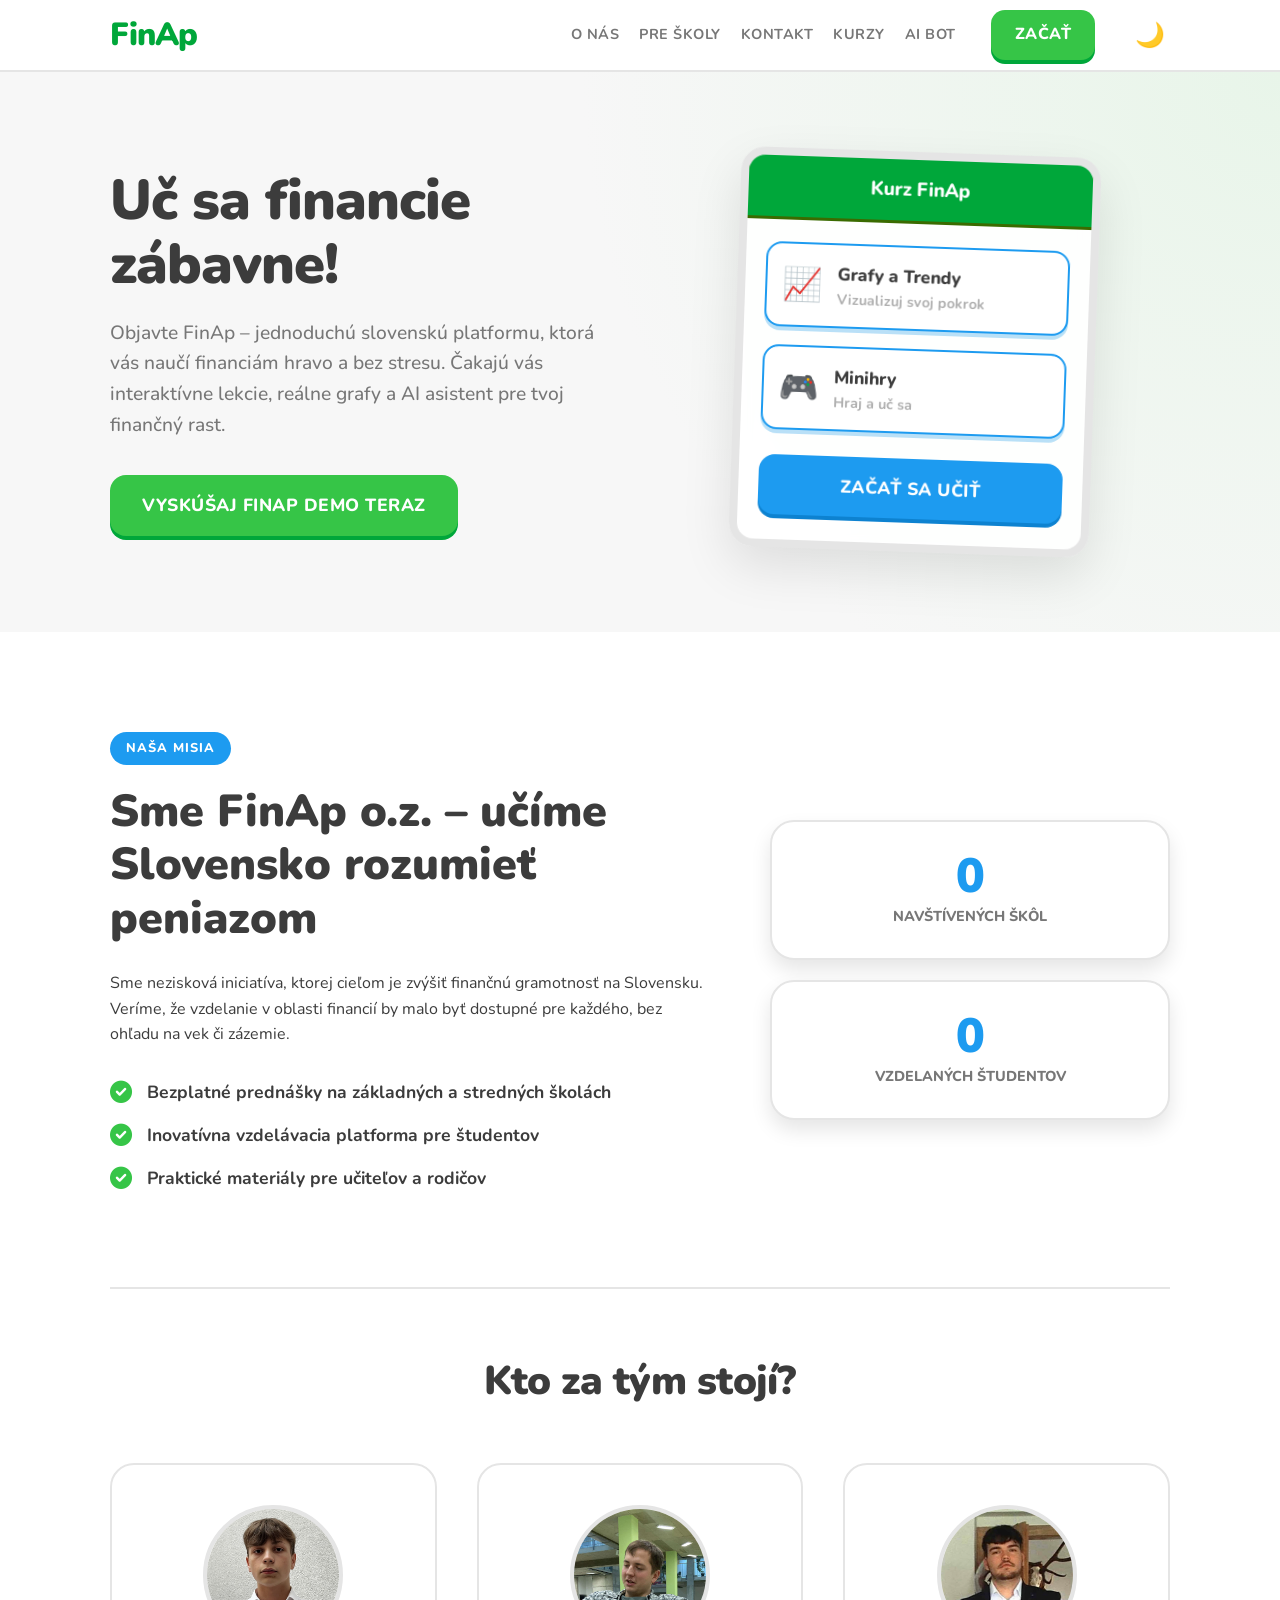
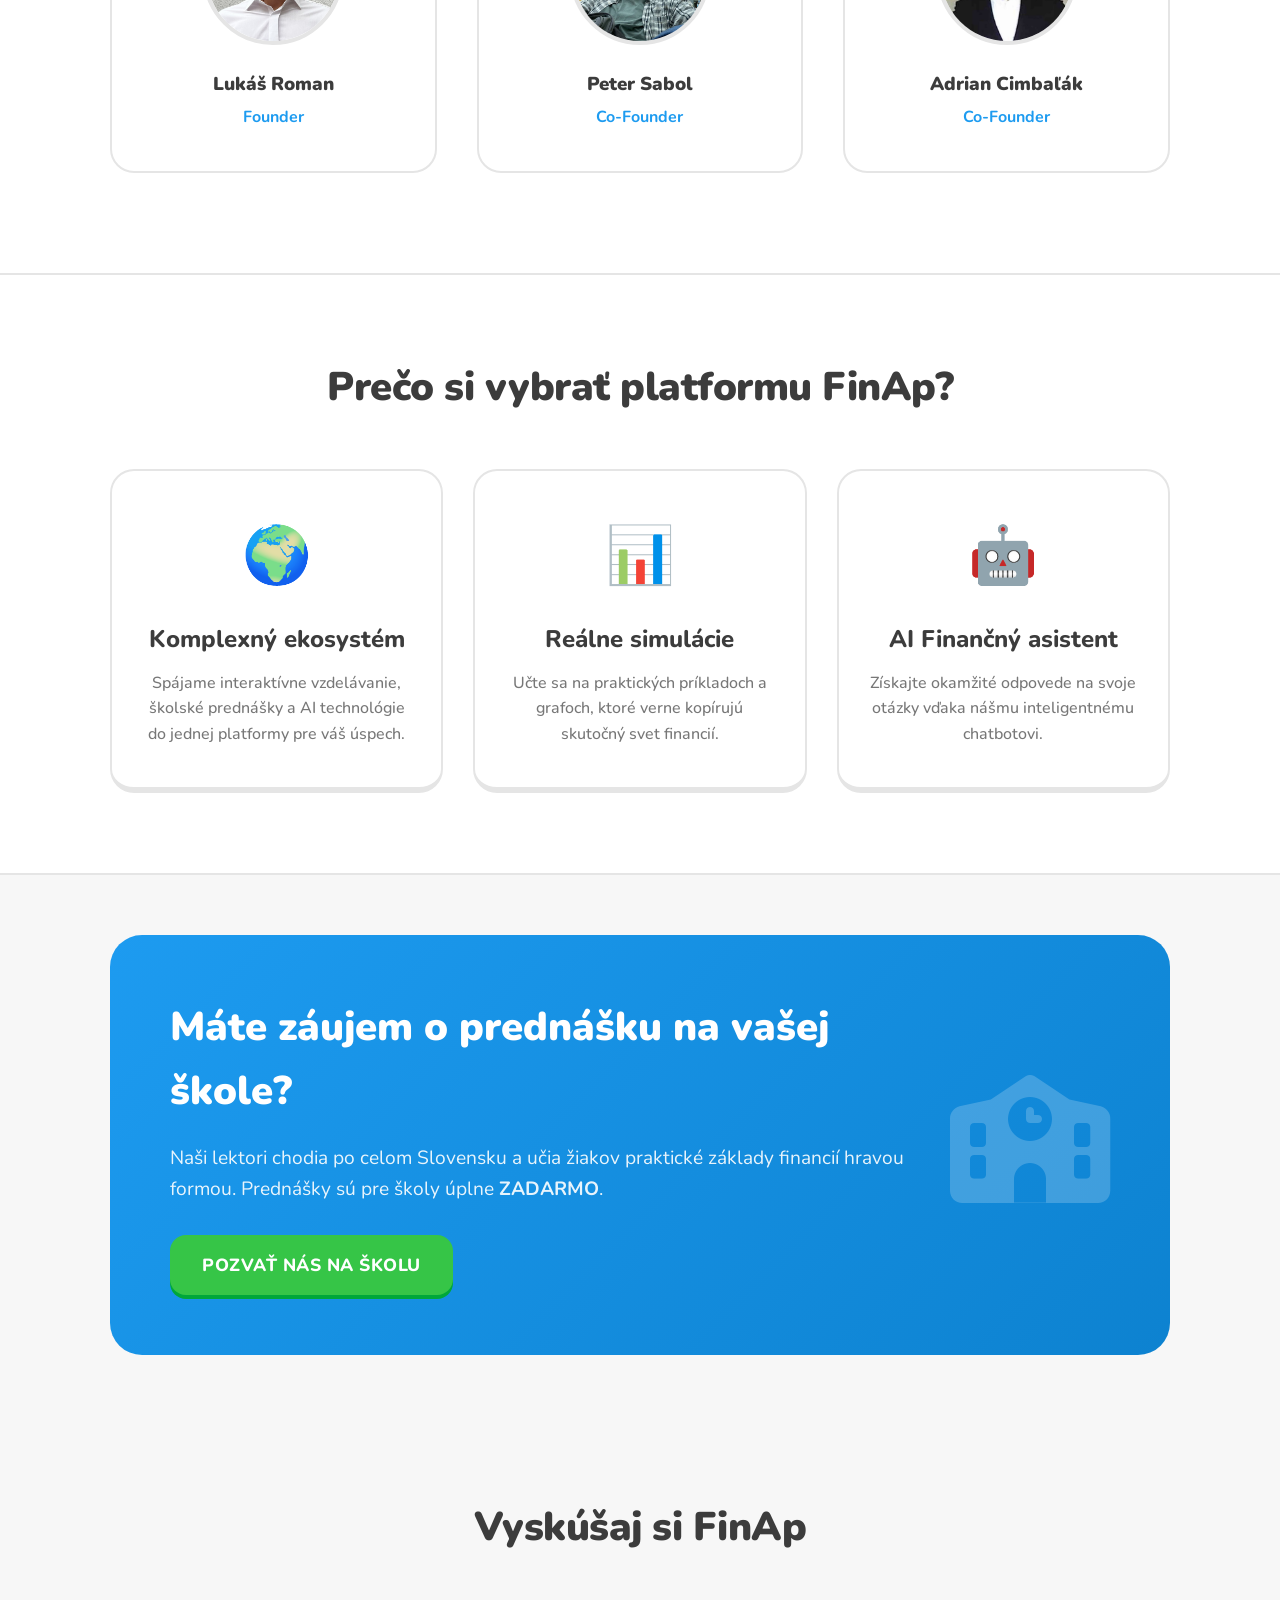
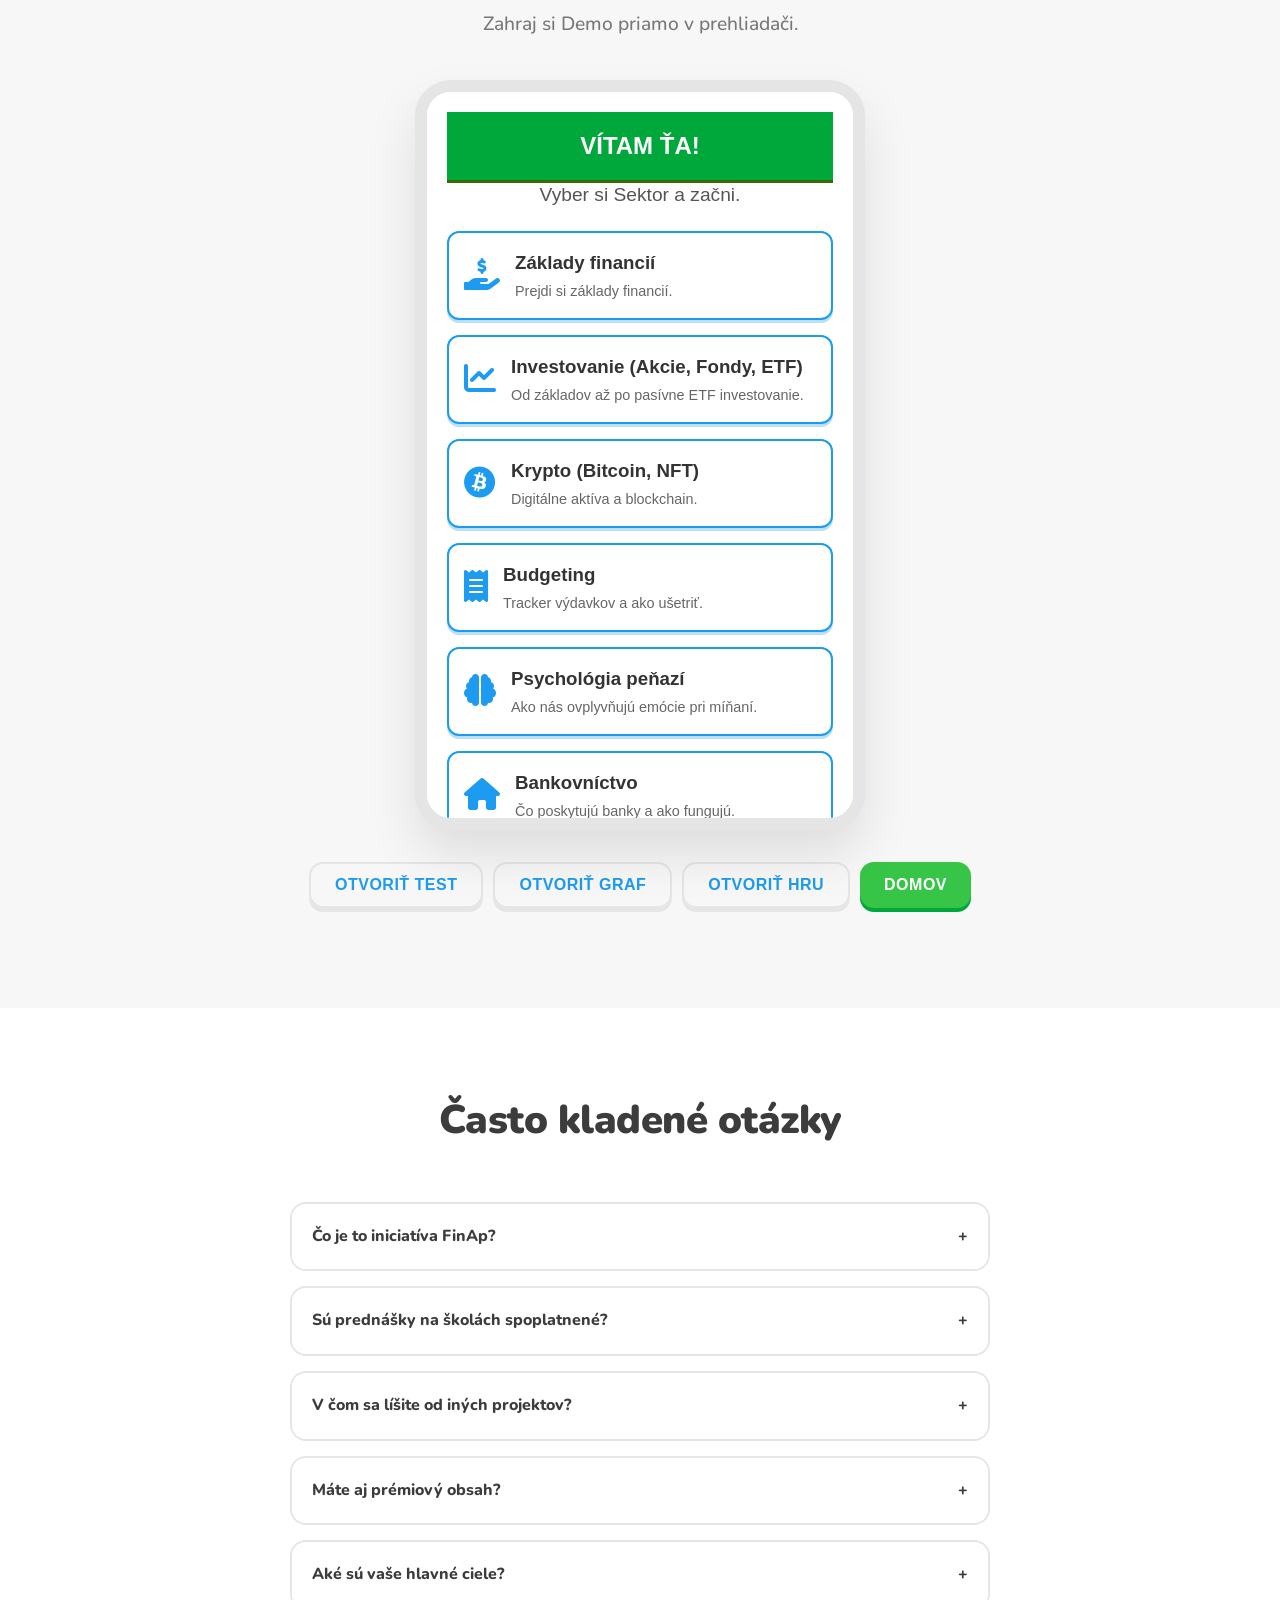
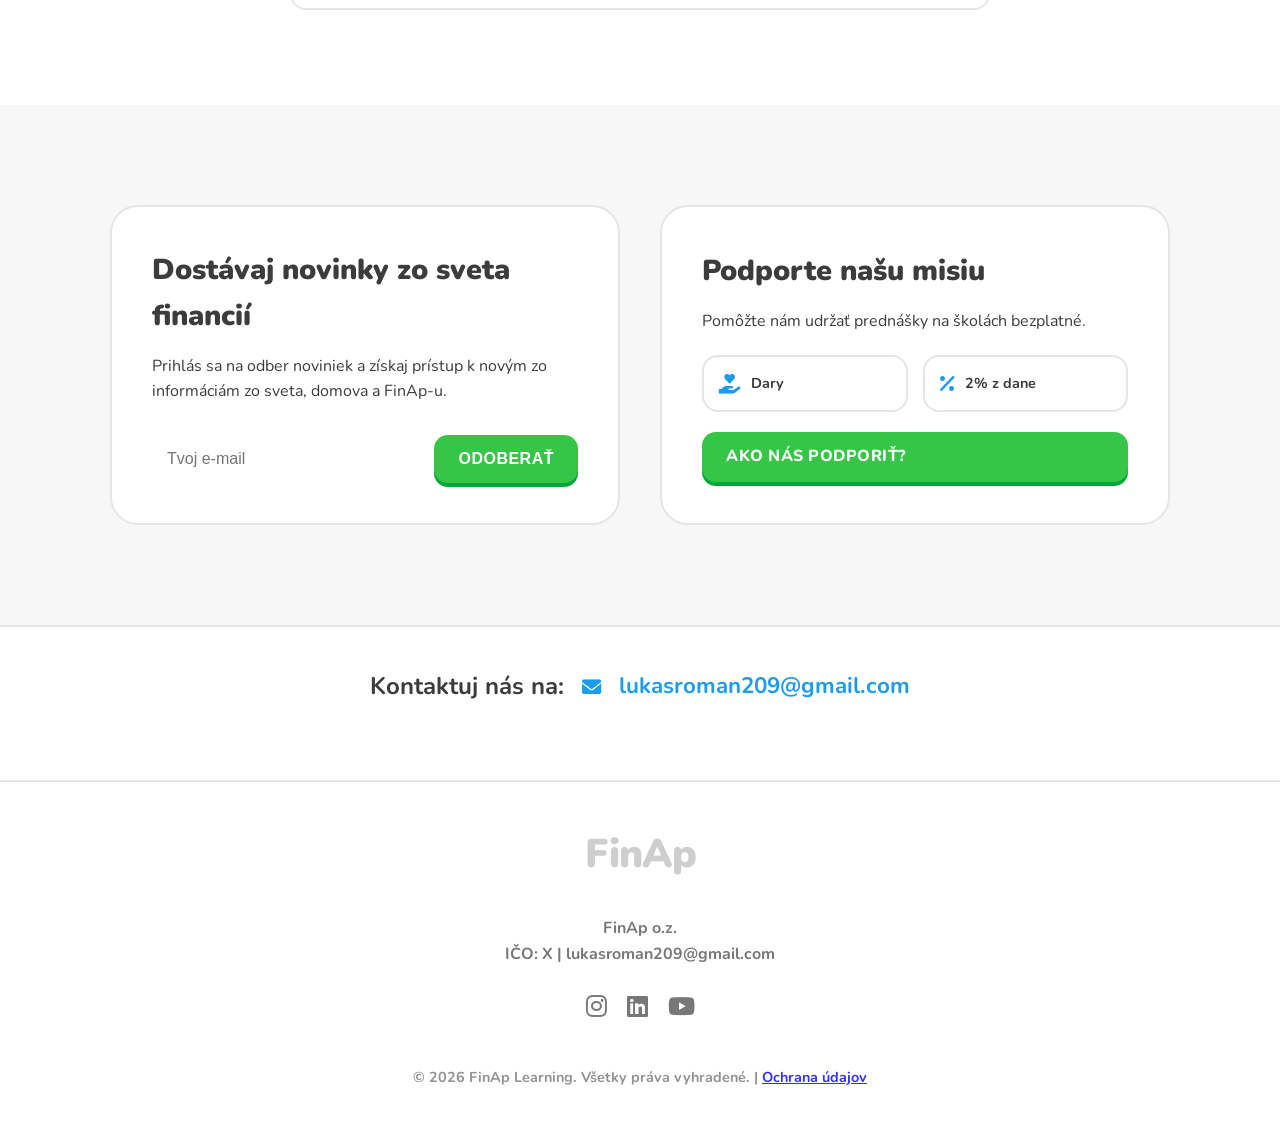
==== commit 2f30daa1: "Add files via upload" ====
--- a/index.html
+++ b/index.html
@@ -407,7 +407,7 @@
             <div class="footer-logo">FinAp</div>
             <div class="footer-info">
                 <p><strong>FinAp o.z.</strong></p>
-                <p>IČO: 12345678 | lukasroman209@gmail.com</p>
+                <p>IČO: X | lukasroman209@gmail.com</p>
                 <div class="social-links">
                     <a href="#" title="Instagram"><i class="fab fa-instagram"></i></a>
                     <a href="#" title="LinkedIn"><i class="fab fa-linkedin"></i></a>
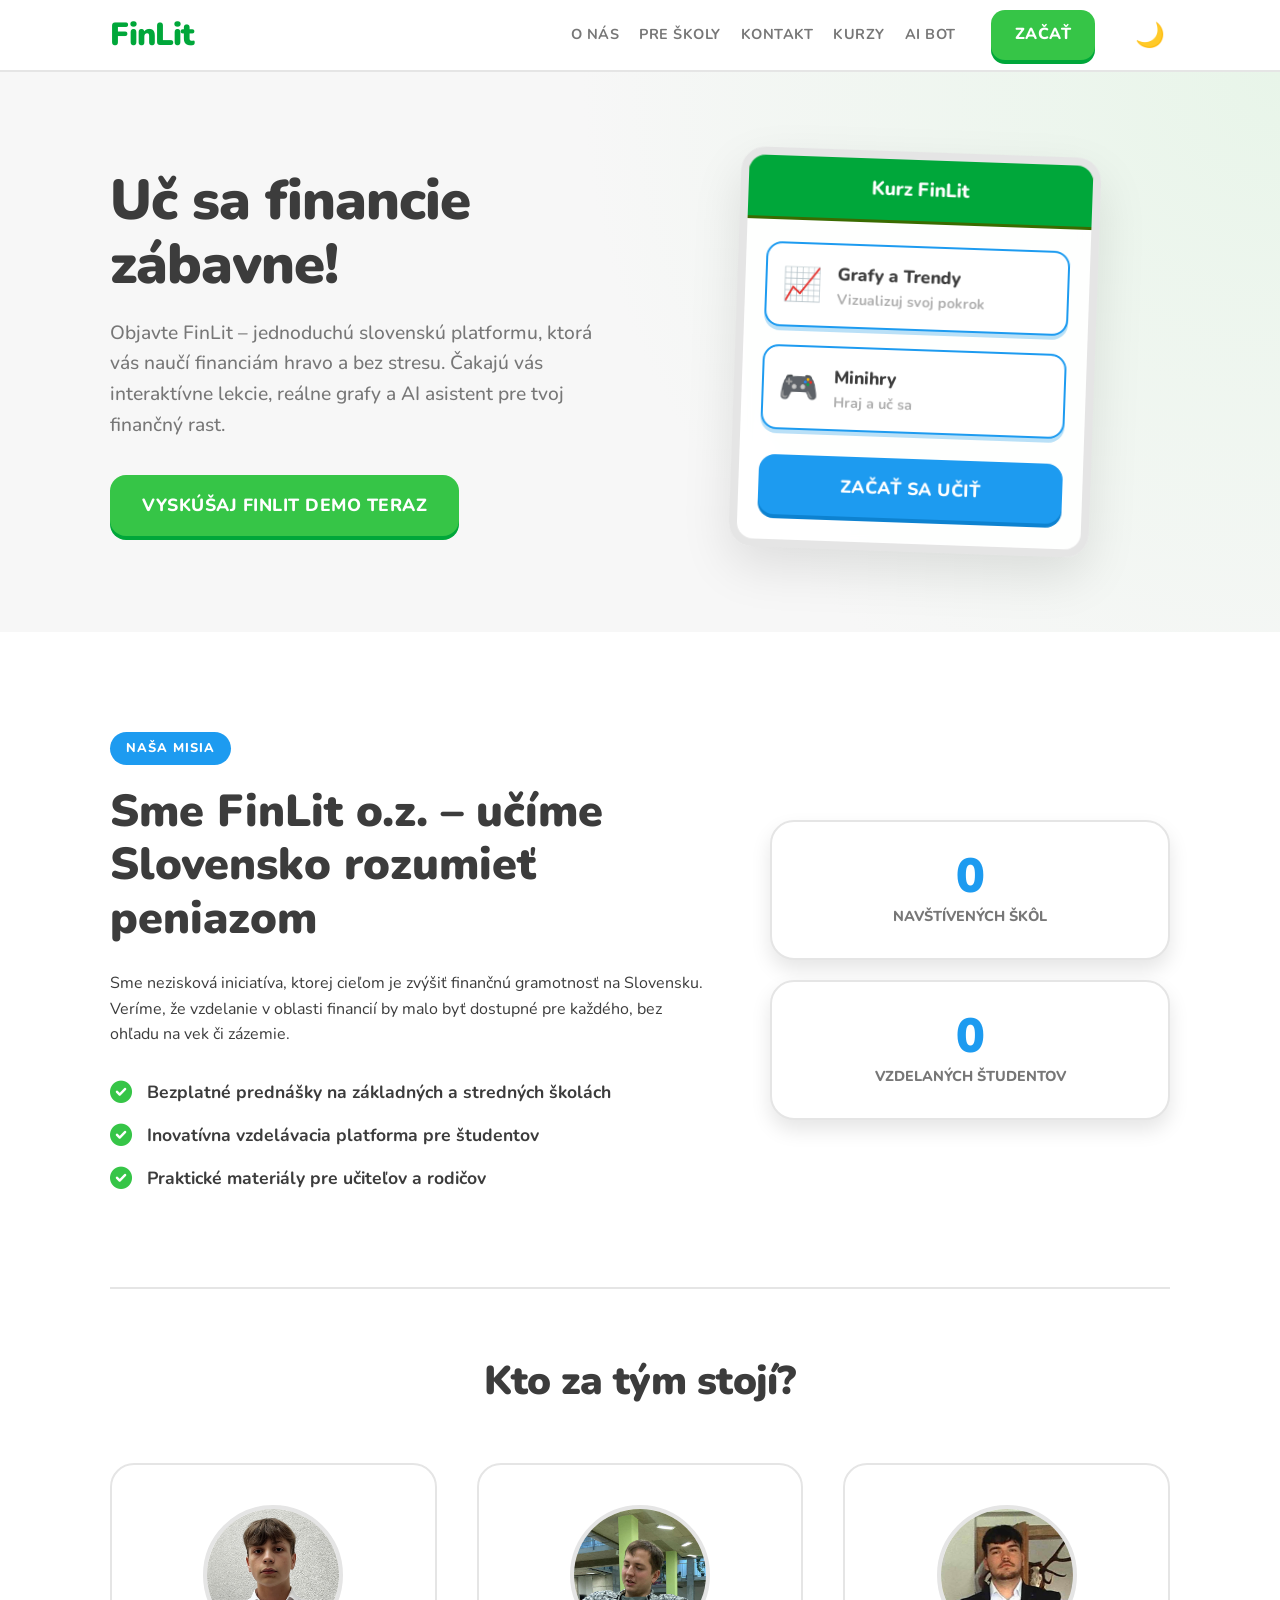
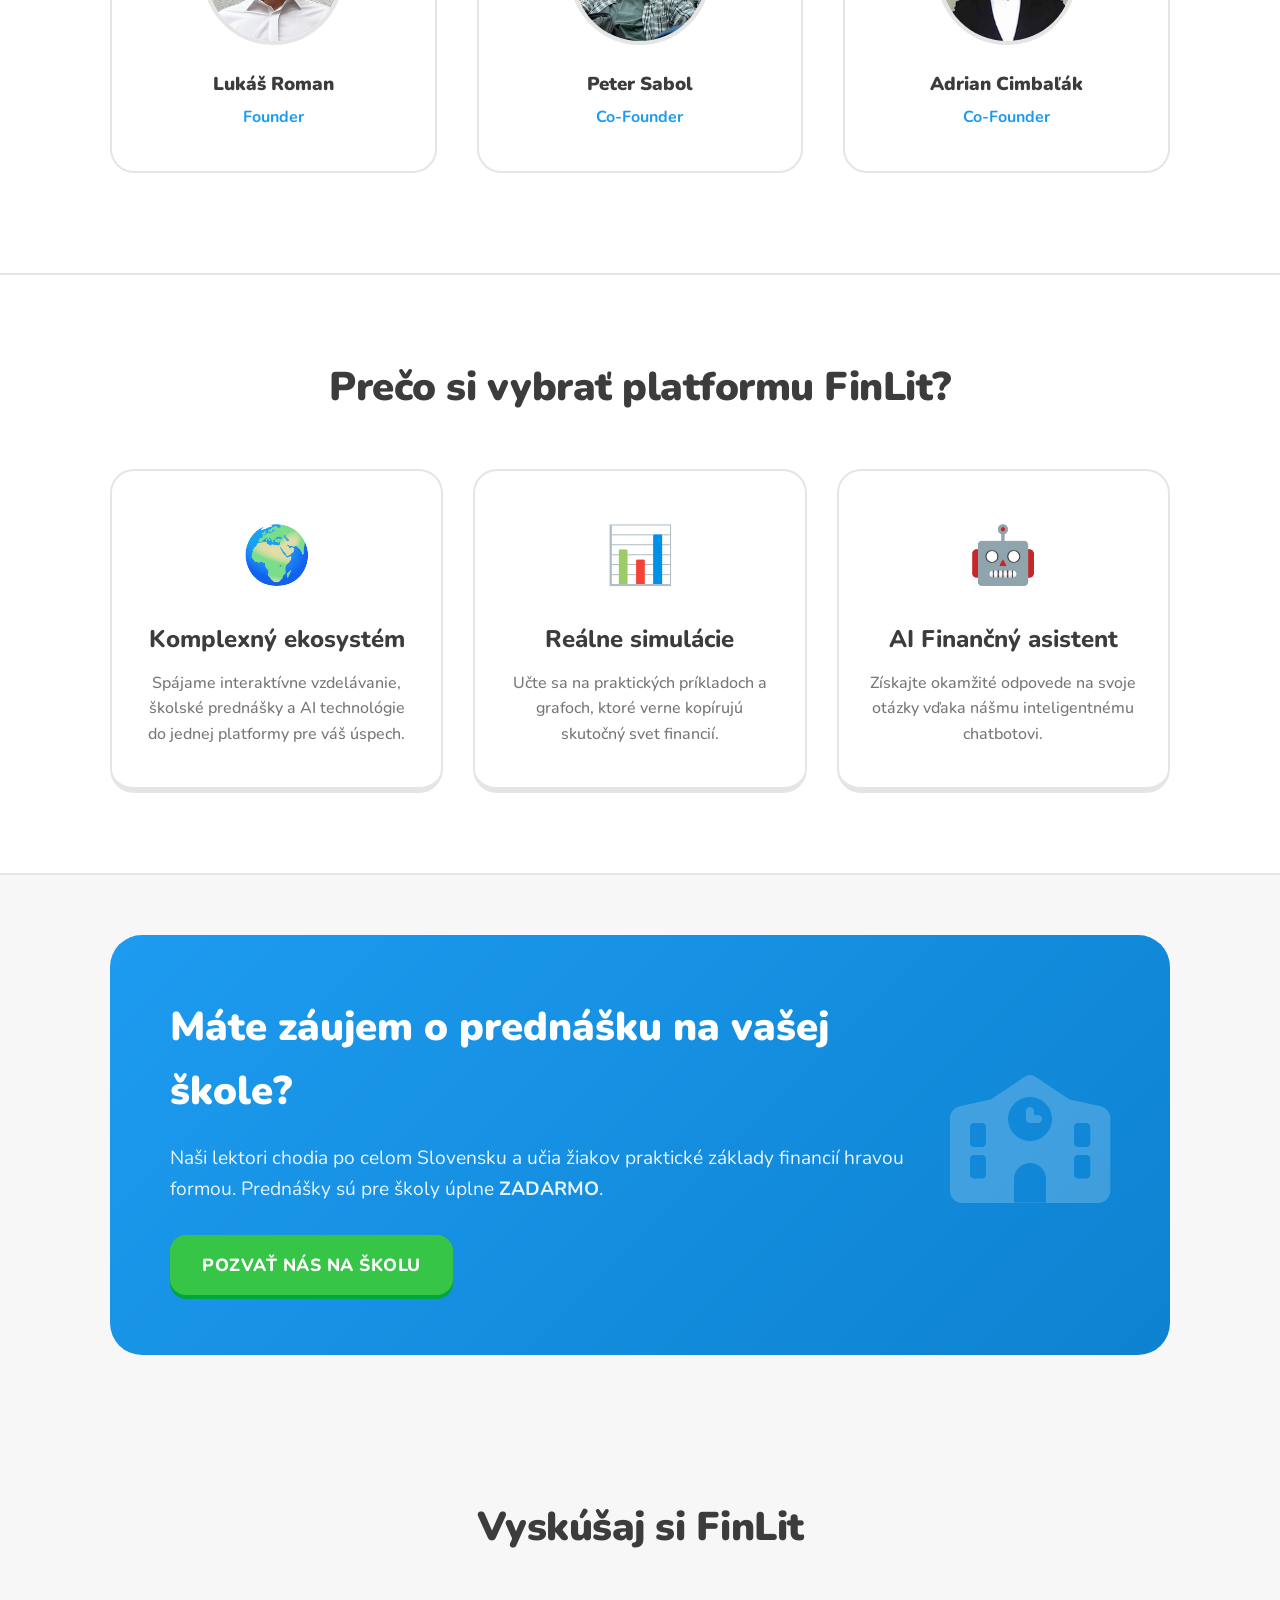
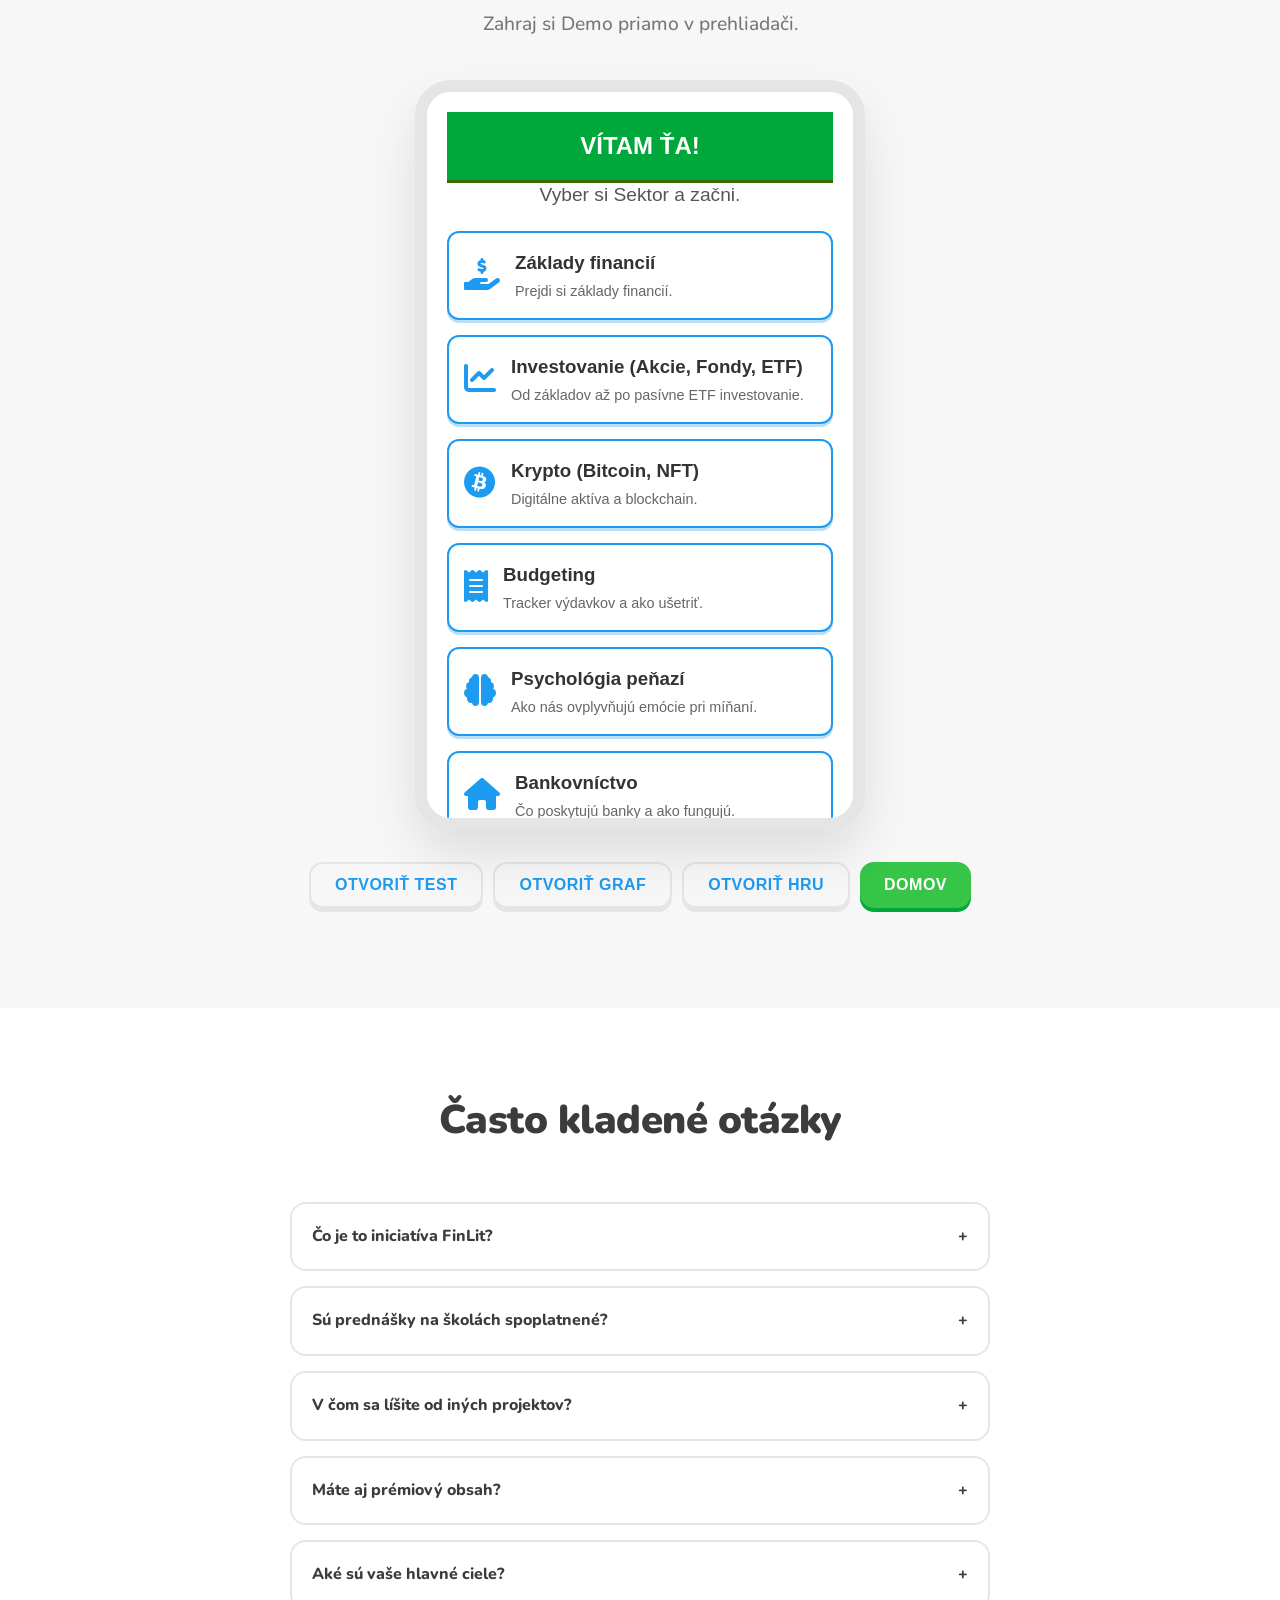
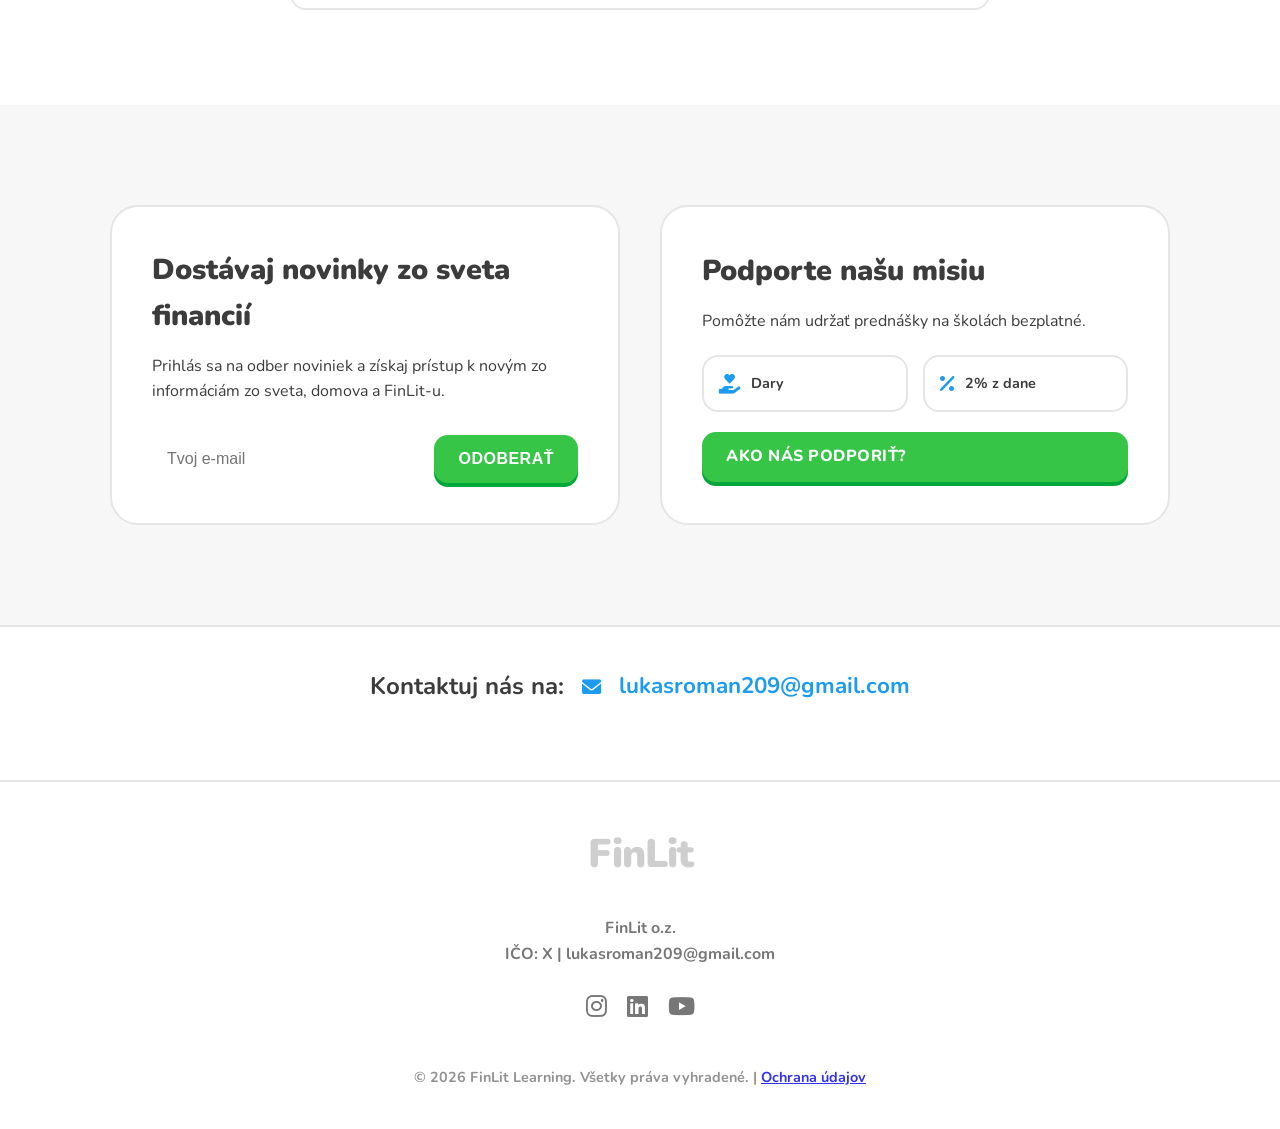
==== commit b86fb0e5: "Add files via upload" ====
--- a/index.html
+++ b/index.html
@@ -4,8 +4,8 @@
 <head>
     <meta charset="UTF-8">
     <meta name="viewport" content="width=device-width, initial-scale=1.0">
-    <title>FinAp - Uč sa financie</title>
-    <meta name="description" content="Objavte FinAp – slovenskú platformu, ktorá vás naučí financiám hravo a bez stresu. Čakajú vás
+    <title>FinLit - Uč sa financie</title>
+    <meta name="description" content="Objavte FinLit – slovenskú platformu, ktorá vás naučí financiám hravo a bez stresu. Čakajú vás
                         interaktívne lekcie, reálne grafy a AI bot v štýle tých najlepších vzdelávacích platforiem!.">
     <link href="https://fonts.googleapis.com/css2?family=Nunito:wght@400;700;800;900&display=swap" rel="stylesheet">
     <link rel="stylesheet" href="style.css">
@@ -139,7 +139,7 @@
 <body>
     <header class="main-header">
         <div class="container">
-            <div class="logo">FinAp</div>
+            <div class="logo">FinLit</div>
             <nav class="nav-links">
                 <a href="#o-nas">O nás</a>
                 <a href="#schools">Pre školy</a>
@@ -159,14 +159,14 @@
             <div class="container hero-content">
                 <div class="hero-text">
                     <h2>Uč sa financie zábavne!</h2>
-                    <p>Objavte FinAp – jednoduchú slovenskú platformu, ktorá vás naučí financiám hravo a bez stresu.
+                    <p>Objavte FinLit – jednoduchú slovenskú platformu, ktorá vás naučí financiám hravo a bez stresu.
                         Čakajú vás
                         interaktívne lekcie, reálne grafy a AI asistent pre tvoj finančný rast.</p>
-                    <a href="#demo" class="btn-primary large">Vyskúšaj FinAp Demo teraz</a>
+                    <a href="#demo" class="btn-primary large">Vyskúšaj FinLit Demo teraz</a>
                 </div>
                 <div class="hero-image">
                     <div class="app-mockup glass-effect">
-                        <div class="mockup-header">Kurz FinAp</div>
+                        <div class="mockup-header">Kurz FinLit</div>
                         <div class="mockup-body">
                             <div class="mockup-item">
                                 <div class="mockup-icon" style="color: var(--fin-blue);">📈</div>
@@ -194,7 +194,7 @@
                 <div class="mission-grid">
                     <div class="mission-text">
                         <span class="badge">Naša Misia</span>
-                        <h2>Sme FinAp o.z. – učíme Slovensko rozumieť peniazom</h2>
+                        <h2>Sme FinLit o.z. – učíme Slovensko rozumieť peniazom</h2>
                         <p>Sme nezisková iniciatíva, ktorej cieľom je zvýšiť finančnú gramotnosť na Slovensku. Veríme,
                             že vzdelanie v oblasti financií by malo byť dostupné pre každého, bez ohľadu na vek či
                             zázemie.</p>
@@ -248,7 +248,7 @@
 
         <section id="features" class="features">
             <div class="container text-center">
-                <h2 class="section-title">Prečo si vybrať platformu FinAp?</h2>
+                <h2 class="section-title">Prečo si vybrať platformu FinLit?</h2>
                 <div class="features-grid">
                     <div class="feature-card">
                         <div class="feature-icon">🌍</div>
@@ -288,21 +288,21 @@
 
         <section id="demo" class="demo-section">
             <div class="container text-center">
-                <h2 class="section-title">Vyskúšaj si FinAp</h2>
+                <h2 class="section-title">Vyskúšaj si FinLit</h2>
                 <p class="demo-subtitle">Zahraj si Demo priamo v prehliadači.</p>
                 <div class="iframe-container">
-                    <iframe src="finap.html" title="FinAp App" id="appFrame"></iframe>
+                    <iframe src="finlit.html" title="FinLit App" id="appFrame"></iframe>
                 </div>
                 <!-- Device controls -->
                 <div class="controls mt-4">
-                    <button class="btn-secondary" onclick="document.getElementById('appFrame').src='finap.html'">Otvoriť
+                    <button class="btn-secondary" onclick="document.getElementById('appFrame').src='finlit.html'">Otvoriť
                         Test</button>
                     <button class="btn-secondary"
-                        onclick="document.getElementById('appFrame').src='finapgraf.html'">Otvoriť Graf</button>
+                        onclick="document.getElementById('appFrame').src='finlitgraf.html'">Otvoriť Graf</button>
                     <button class="btn-secondary" onclick="document.getElementById('appFrame').src='game.html'">Otvoriť
                         Hru</button>
                     <button class="btn-primary"
-                        onclick="document.getElementById('appFrame').src='finap.html'">Domov</button>
+                        onclick="document.getElementById('appFrame').src='finlit.html'">Domov</button>
                 </div>
             </div>
         </section>
@@ -314,9 +314,9 @@
                 <h2 class="section-title text-center">Často kladené otázky</h2>
                 <div class="faq-container">
                     <div class="faq-item">
-                        <div class="faq-question">Čo je to iniciatíva FinAp? <span>+</span></div>
+                        <div class="faq-question">Čo je to iniciatíva FinLit? <span>+</span></div>
                         <div class="faq-answer">
-                            <p>FinAp je vzdelávacia iniciatíva zameraná na rozvoj finančnej gramotnosti a praktických
+                            <p>FinLit je vzdelávacia iniciatíva zameraná na rozvoj finančnej gramotnosti a praktických
                                 životných zručností mladých ľudí na základných a stredných školách. Prinášame moderné
                                 vzdelávanie, ktoré reflektuje reálne výzvy dnešného sveta.</p>
                         </div>
@@ -361,7 +361,7 @@
                     <div class="join-box">
                         <h2>Dostávaj novinky zo sveta financií</h2>
                         <p>Prihlás sa na odber noviniek a získaj prístup k novým zo informáciám zo sveta, domova a
-                            FinAp-u.</p>
+                            FinLit-u.</p>
                         <form class="newsletter-form" onsubmit="event.preventDefault(); alert('Ďakujeme za odber!');">
                             <input type="email" placeholder="Tvoj e-mail" required>
                             <button type="submit" class="btn-primary">Odoberať</button>
@@ -404,9 +404,9 @@
 
     <footer>
         <div class="container text-center">
-            <div class="footer-logo">FinAp</div>
+            <div class="footer-logo">FinLit</div>
             <div class="footer-info">
-                <p><strong>FinAp o.z.</strong></p>
+                <p><strong>FinLit o.z.</strong></p>
                 <p>IČO: X | lukasroman209@gmail.com</p>
                 <div class="social-links">
                     <a href="#" title="Instagram"><i class="fab fa-instagram"></i></a>
@@ -414,7 +414,7 @@
                     <a href="#" title="YouTube"><i class="fab fa-youtube"></i></a>
                 </div>
             </div>
-            <p class="copyright">&copy; 2026 FinAp Learning. Všetky práva vyhradené. | <a href="#">Ochrana údajov</a>
+            <p class="copyright">&copy; 2026 FinLit Learning. Všetky práva vyhradené. | <a href="#">Ochrana údajov</a>
             </p>
         </div>
     </footer>
--- a/style.css
+++ b/style.css
@@ -977,7 +977,7 @@
 }
 
 /* Responsive */
-/* --- App Specific Styles (from finap.html) --- */
+/* --- App Specific Styles (from finlit.html) --- */
 
 .app-body {
     display: flex;
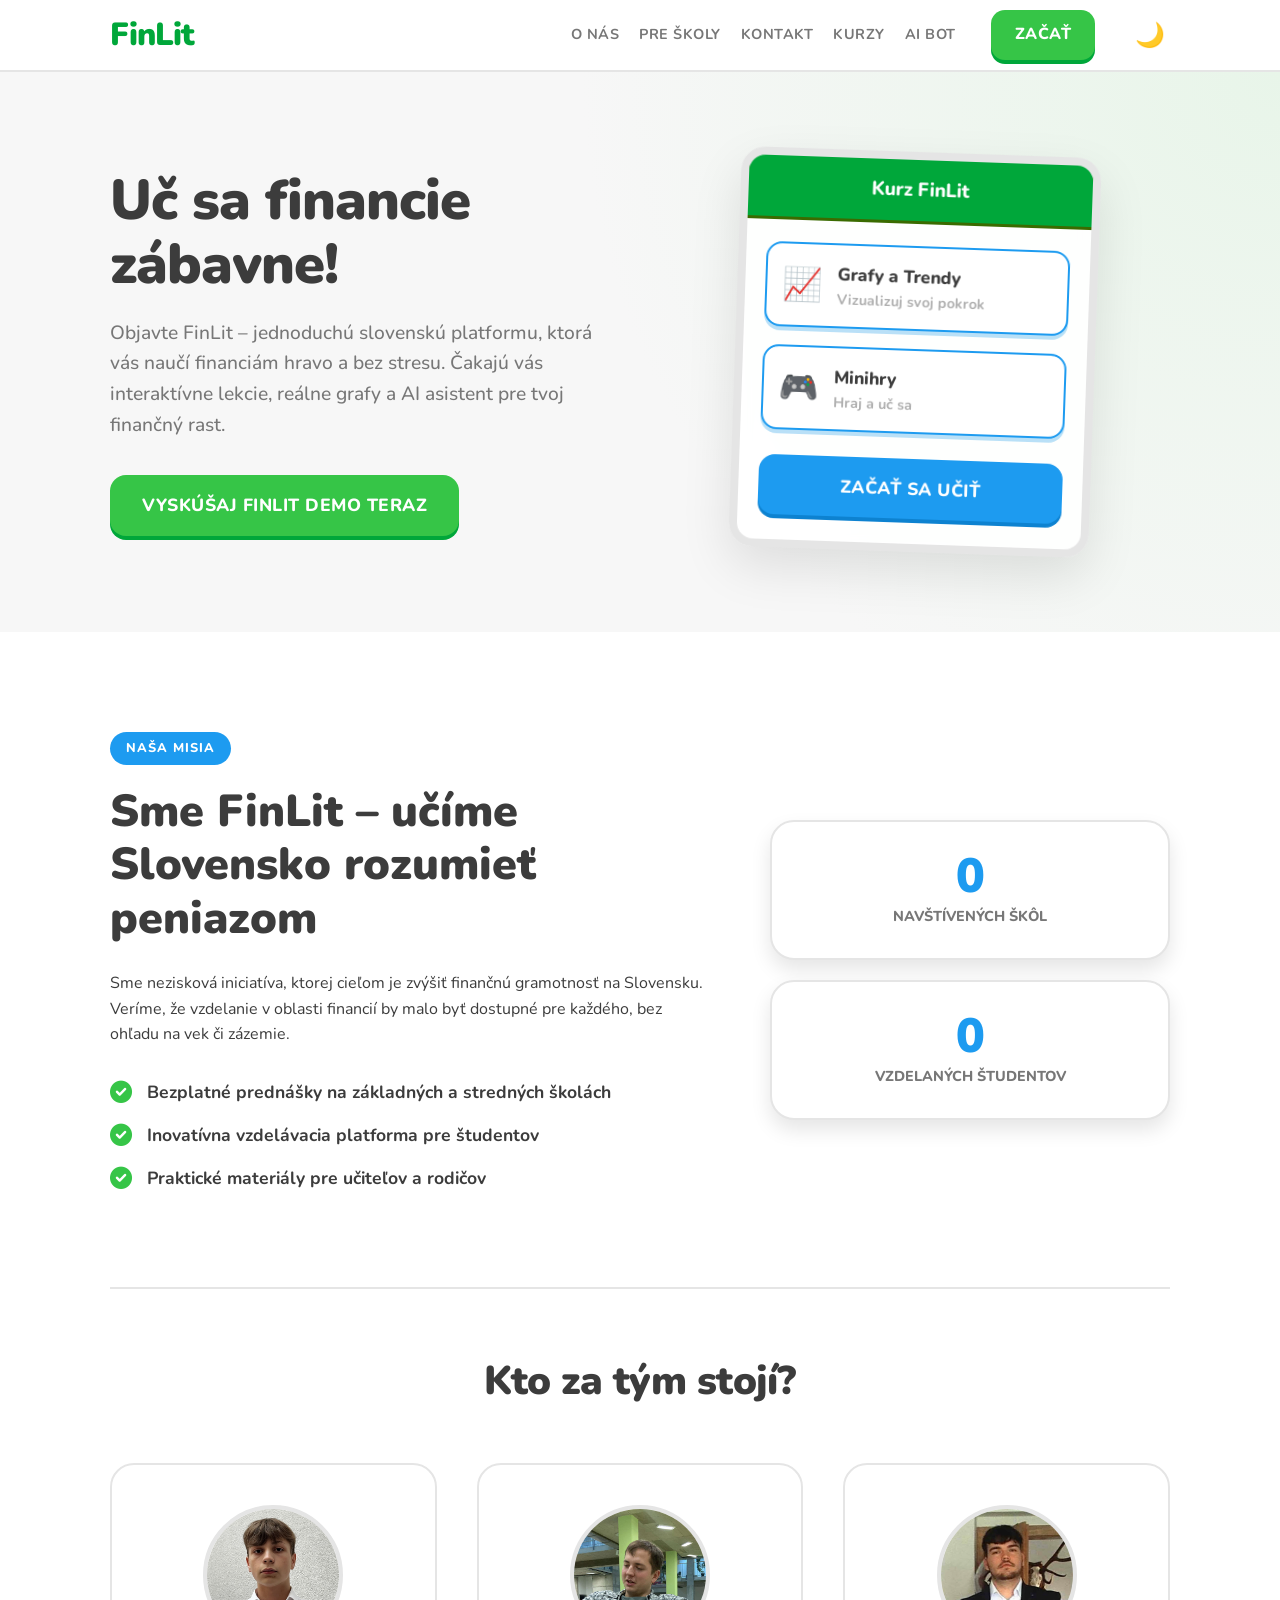
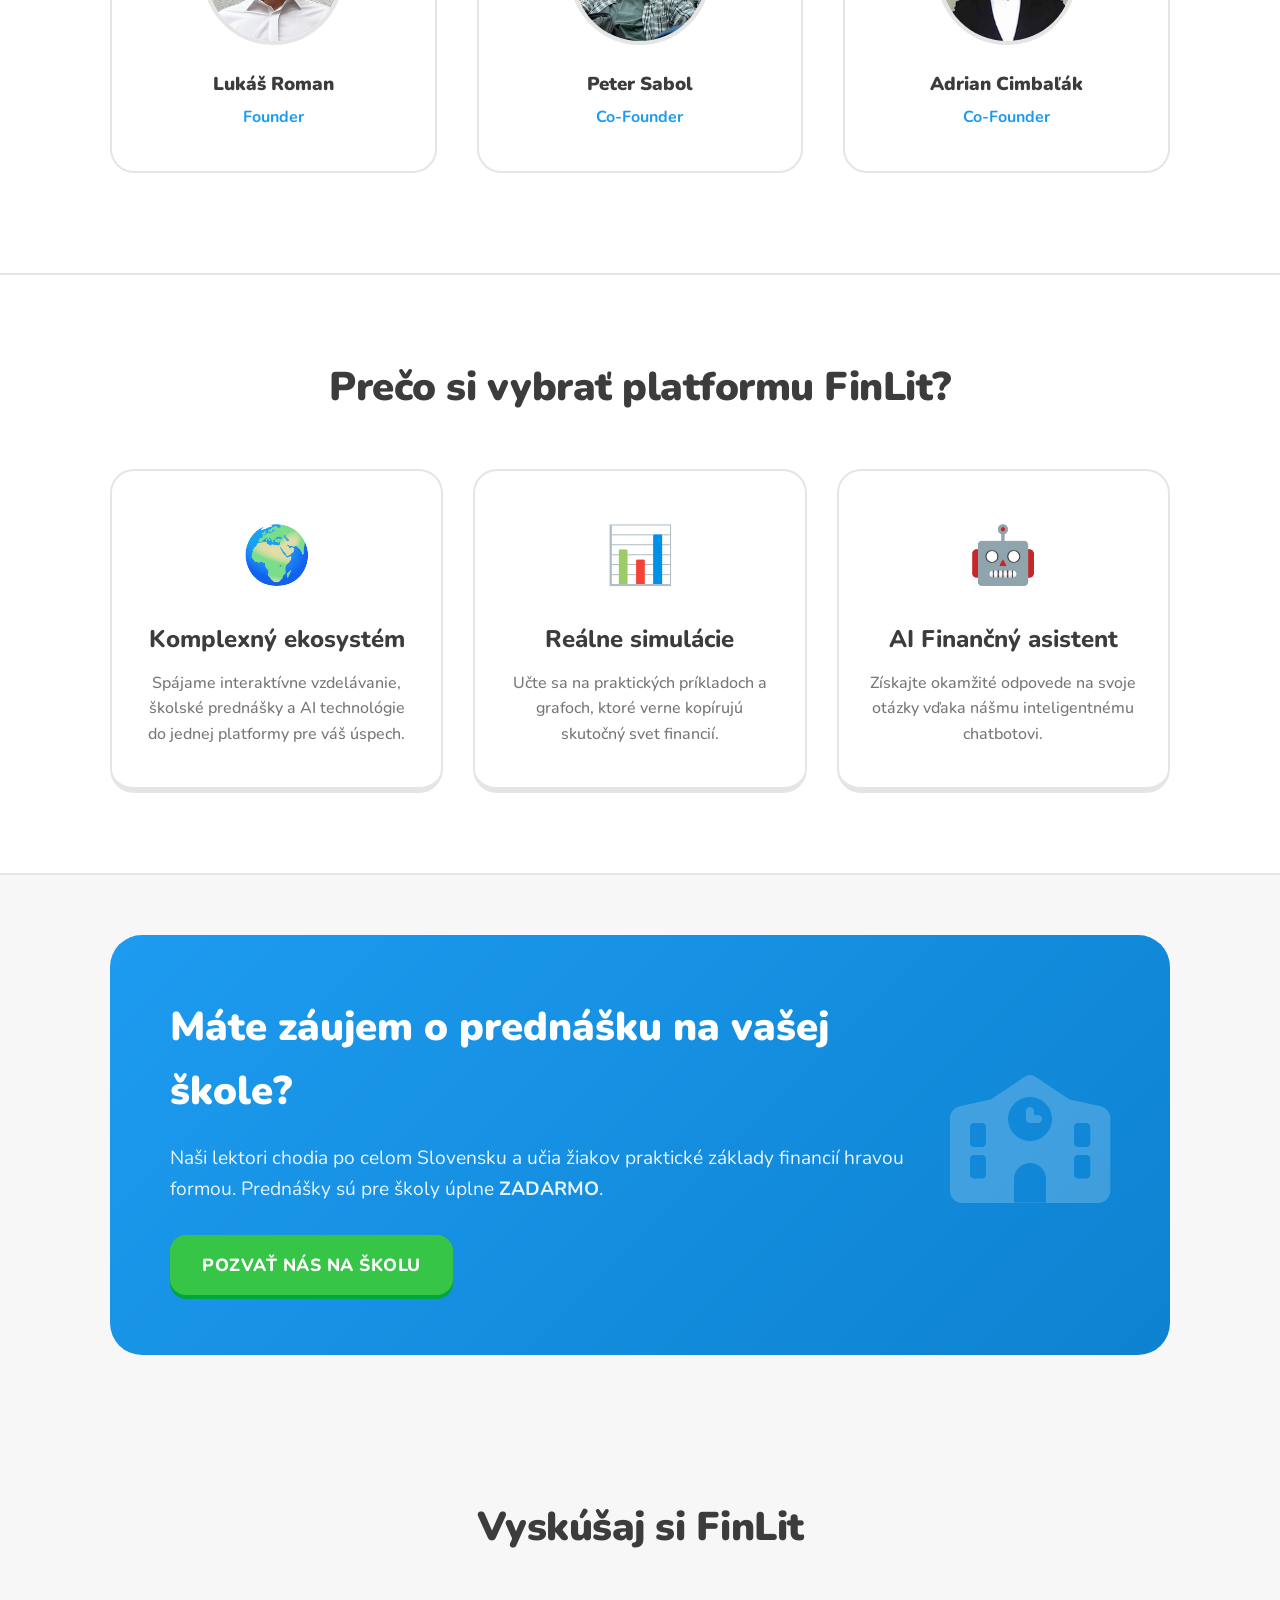
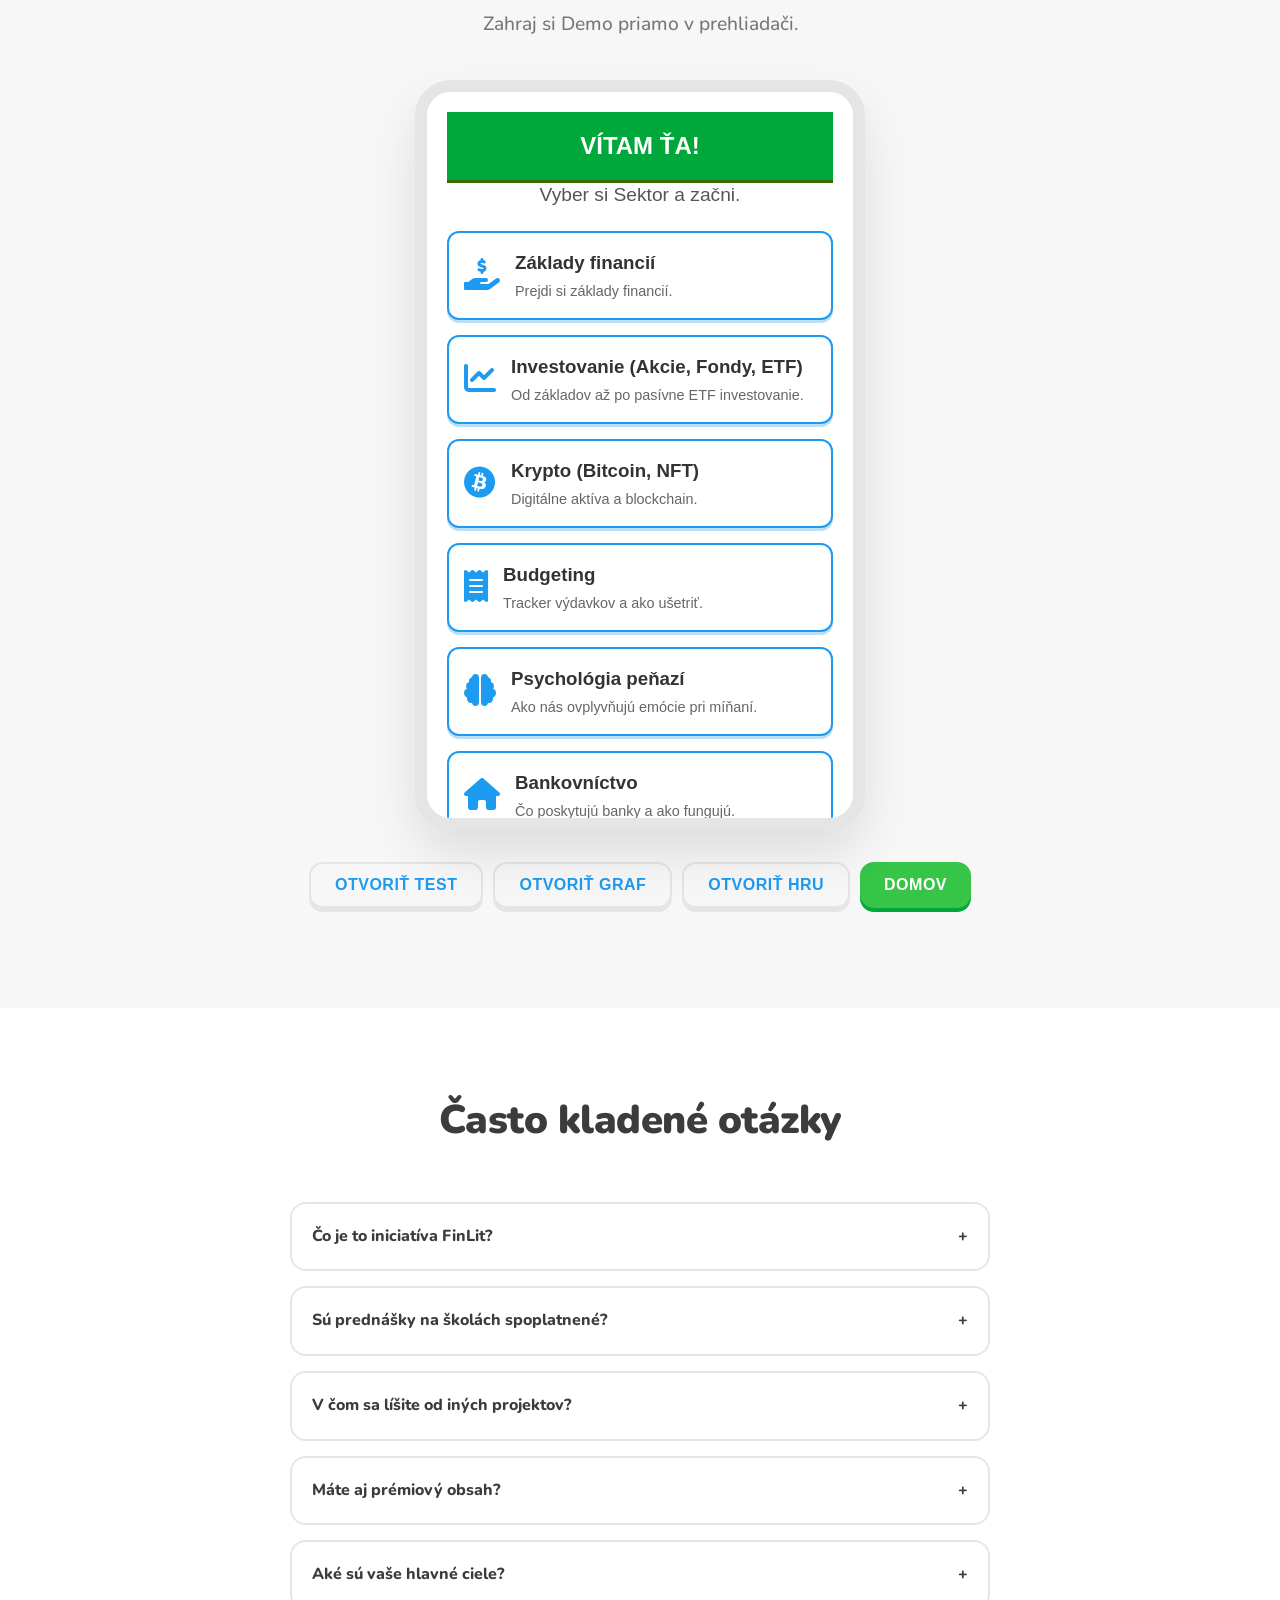
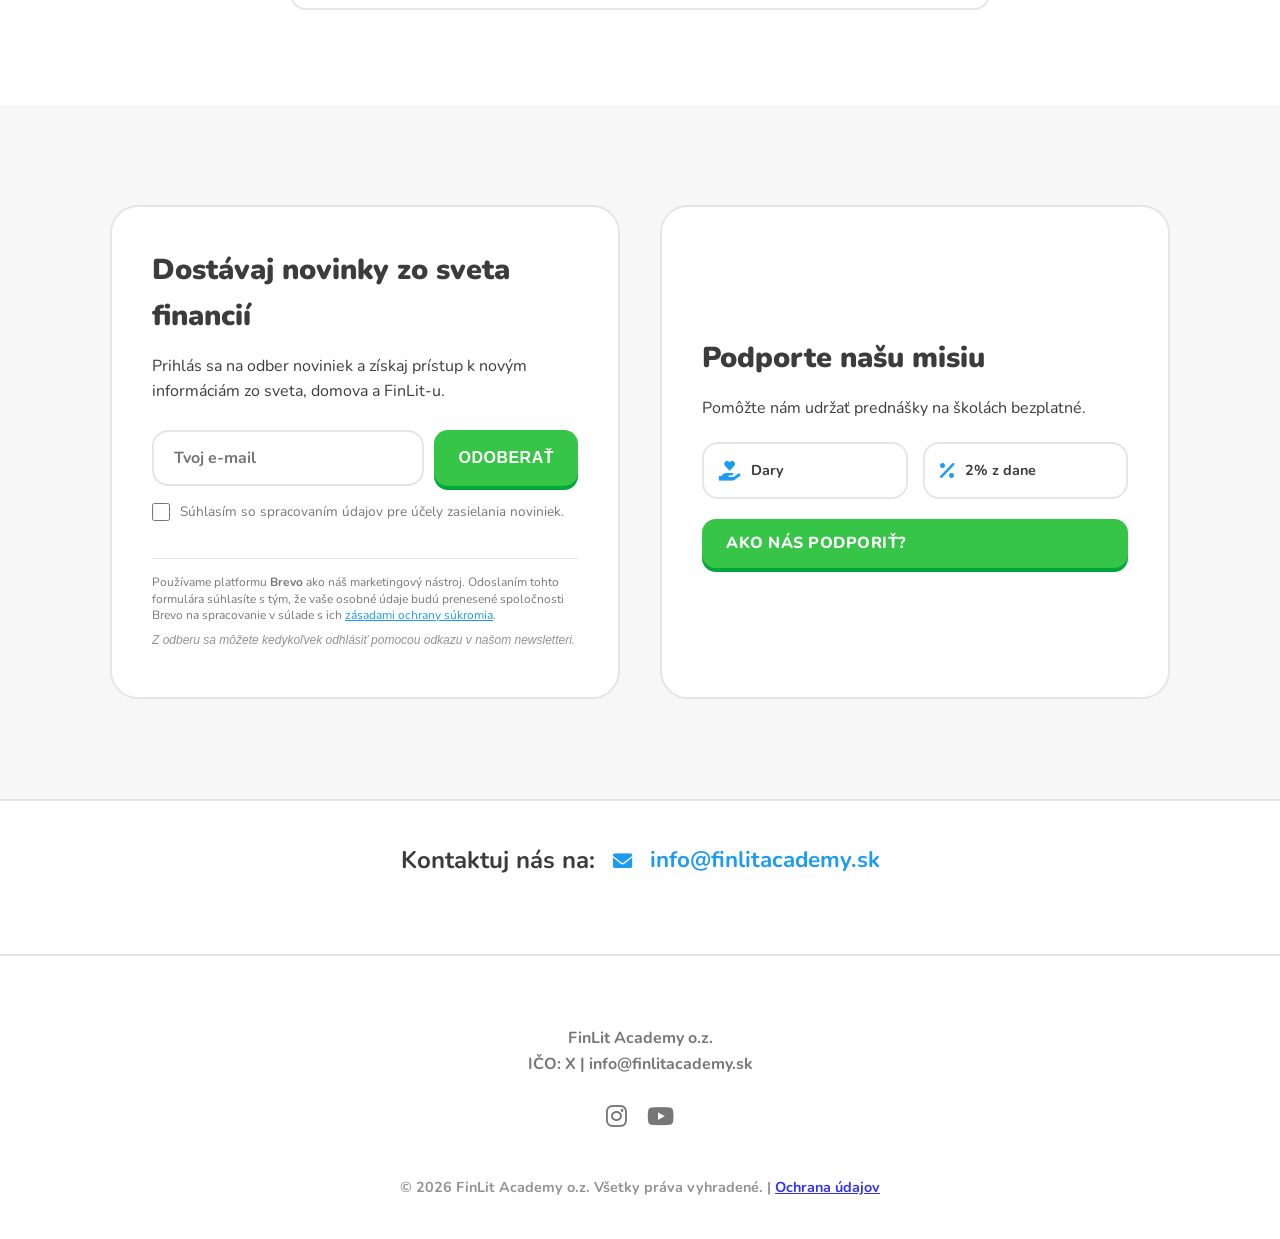
==== commit 4454ccc1: "Add files via upload" ====
--- a/index.html
+++ b/index.html
@@ -7,6 +7,21 @@
     <title>FinLit - Uč sa financie</title>
     <meta name="description" content="Objavte FinLit – slovenskú platformu, ktorá vás naučí financiám hravo a bez stresu. Čakajú vás
                         interaktívne lekcie, reálne grafy a AI bot v štýle tých najlepších vzdelávacích platforiem!.">
+
+    <!-- Open Graph / Facebook -->
+    <meta property="og:type" content="website">
+    <meta property="og:url" content="https://finlitacademy.sk/">
+    <meta property="og:title" content="FinLit - Uč sa financie zábavne!">
+    <meta property="og:description" content="Slovenská platforma pre hravé finančné vzdelávanie. Interaktívne lekcie, simulácie a AI asistent.">
+    <meta property="og:image" content="https://finlitacademy.sk/img/og-preview.png">
+
+    <!-- Twitter -->
+    <meta property="twitter:card" content="summary_large_image">
+    <meta property="twitter:url" content="https://finlitacademy.sk/">
+    <meta property="twitter:title" content="FinLit - Uč sa financie zábavne!">
+    <meta property="twitter:description" content="Slovenská platforma pre hravé finančné vzdelávanie. Interaktívne lekcie, simulácie a AI asistent.">
+    <meta property="twitter:image" content="https://finlitacademy.sk/img/og-preview.png">
+
     <link href="https://fonts.googleapis.com/css2?family=Nunito:wght@400;700;800;900&display=swap" rel="stylesheet">
     <link rel="stylesheet" href="style.css">
     <link rel="stylesheet" href="https://cdnjs.cloudflare.com/ajax/libs/font-awesome/6.0.0-beta3/css/all.min.css">
@@ -194,7 +209,7 @@
                 <div class="mission-grid">
                     <div class="mission-text">
                         <span class="badge">Naša Misia</span>
-                        <h2>Sme FinLit o.z. – učíme Slovensko rozumieť peniazom</h2>
+                        <h2>Sme FinLit – učíme Slovensko rozumieť peniazom</h2>
                         <p>Sme nezisková iniciatíva, ktorej cieľom je zvýšiť finančnú gramotnosť na Slovensku. Veríme,
                             že vzdelanie v oblasti financií by malo byť dostupné pre každého, bez ohľadu na vek či
                             zázemie.</p>
@@ -295,7 +310,8 @@
                 </div>
                 <!-- Device controls -->
                 <div class="controls mt-4">
-                    <button class="btn-secondary" onclick="document.getElementById('appFrame').src='finlit.html'">Otvoriť
+                    <button class="btn-secondary"
+                        onclick="document.getElementById('appFrame').src='finlit.html'">Otvoriť
                         Test</button>
                     <button class="btn-secondary"
                         onclick="document.getElementById('appFrame').src='finlitgraf.html'">Otvoriť Graf</button>
@@ -360,12 +376,65 @@
                 <div class="join-grid">
                     <div class="join-box">
                         <h2>Dostávaj novinky zo sveta financií</h2>
-                        <p>Prihlás sa na odber noviniek a získaj prístup k novým zo informáciám zo sveta, domova a
+                        <p>Prihlás sa na odber noviniek a získaj prístup k novým informáciám zo sveta, domova a
                             FinLit-u.</p>
-                        <form class="newsletter-form" onsubmit="event.preventDefault(); alert('Ďakujeme za odber!');">
-                            <input type="email" placeholder="Tvoj e-mail" required>
-                            <button type="submit" class="btn-primary">Odoberať</button>
-                        </form>
+                        <!-- Native Brevo Form -->
+                        <div id="newsletter-container">
+                            <form id="brevo-form" class="newsletter-form-native"
+                                action="https://9b8e9b3f.sibforms.com/serve/[base64]"
+                                method="POST" target="hidden_iframe">
+
+                                <div class="newsletter-input-group">
+                                    <input type="email" name="EMAIL" placeholder="Tvoj e-mail" required>
+                                    <button type="submit" class="btn-primary">Odoberať</button>
+                                </div>
+
+                                <label class="newsletter-consent">
+                                    <input type="checkbox" name="POTVRDENIE_CAPTCHA" value="1" required>
+                                    <span>Súhlasím so spracovaním údajov pre účely zasielania noviniek.</span>
+                                </label>
+
+                                <!-- Hidden Fields for Brevo -->
+                                <div class="hidden-fields">
+                                    <input type="text" name="email_address_check" value="">
+                                    <input type="hidden" name="locale" value="en">
+                                </div>
+
+                                <!-- Brevo Legal & Branding -->
+                                <div class="newsletter-footer">
+                                    <p>Používame platformu <strong>Brevo</strong> ako náš marketingový nástroj. Odoslaním
+                                        tohto formulára súhlasíte s tým, že vaše osobné údaje budú prenesené spoločnosti
+                                        Brevo na spracovanie v súlade s ich <a
+                                            href="https://www.brevo.com/en/legal/privacypolicy/" target="_blank">zásadami
+                                            ochrany súkromia</a>.</p>
+                                    <p class="unsubscribe-info">Z odberu sa môžete kedykoľvek odhlásiť pomocou odkazu v
+                                        našom newsletteri.</p>
+                                </div>
+                            </form>
+
+                            <!-- Success Message -->
+                            <div id="newsletter-success" class="success-message">
+                                <i class="fas fa-check-circle"></i>
+                                <h3>Ďakujeme!</h3>
+                                <p>Tvoj odber bol úspešne potvrdený.</p>
+                            </div>
+                        </div>
+
+                        <!-- Hidden Iframe to handle submission without reload -->
+                        <iframe name="hidden_iframe" id="hidden_iframe" style="display:none;"
+                            onload="if(submitted) { showNewsletterSuccess(); }"></iframe>
+
+                        <script>
+                            var submitted = false;
+                            document.getElementById('brevo-form').onsubmit = function () {
+                                submitted = true;
+                            };
+
+                            function showNewsletterSuccess() {
+                                document.getElementById('brevo-form').style.display = 'none';
+                                document.getElementById('newsletter-success').style.display = 'block';
+                            }
+                        </script>
                     </div>
                     <div class="join-box">
                         <h2>Podporte našu misiu</h2>
@@ -393,7 +462,7 @@
                         <div class="info-item centered">
                             <h2>Kontaktuj nás na:</h2>
                             <i class="fas fa-envelope"></i>
-                            <a href="mailto:lukasroman209@gmail.com" class="contact-email">lukasroman209@gmail.com</a>
+                            <a href="mailto:info@finlitacademy.sk" class="contact-email">info@finlitacademy.sk</a>
                         </div>
                     </div>
                 </div>
@@ -404,17 +473,16 @@
 
     <footer>
         <div class="container text-center">
-            <div class="footer-logo">FinLit</div>
             <div class="footer-info">
-                <p><strong>FinLit o.z.</strong></p>
-                <p>IČO: X | lukasroman209@gmail.com</p>
+                <p><strong>FinLit Academy o.z.</strong></p>
+                <p>IČO: X | info@finlitacademy.sk</p>
                 <div class="social-links">
                     <a href="#" title="Instagram"><i class="fab fa-instagram"></i></a>
-                    <a href="#" title="LinkedIn"><i class="fab fa-linkedin"></i></a>
                     <a href="#" title="YouTube"><i class="fab fa-youtube"></i></a>
                 </div>
             </div>
-            <p class="copyright">&copy; 2026 FinLit Learning. Všetky práva vyhradené. | <a href="#">Ochrana údajov</a>
+            <p class="copyright">&copy; 2026 FinLit Academy o.z. Všetky práva vyhradené. | <a href="#">Ochrana
+                    údajov</a>
             </p>
         </div>
     </footer>
--- a/style.css
+++ b/style.css
@@ -1507,6 +1507,104 @@
     }
 }
 
+/* Native Newsletter Form Styles */
+.newsletter-form-native {
+    margin-top: 25px;
+    display: flex;
+    flex-direction: column;
+    gap: 15px;
+}
+
+.newsletter-input-group {
+    display: flex;
+    gap: 10px;
+}
+
+.newsletter-input-group input {
+    flex: 1;
+    padding: 15px 20px;
+    border-radius: 16px;
+    border: 2px solid var(--border-color);
+    background: var(--header-bg);
+    color: var(--text-dark);
+    font-family: inherit;
+    font-size: 1rem;
+    font-weight: 700;
+    transition: all 0.2s ease;
+}
+
+.newsletter-input-group input:focus {
+    outline: none;
+    border-color: var(--fin-blue);
+    box-shadow: 0 0 0 4px rgba(24, 153, 228, 0.1);
+}
+
+.newsletter-consent {
+    display: flex;
+    align-items: flex-start;
+    gap: 10px;
+    font-size: 0.85rem;
+    color: var(--text-light);
+    cursor: pointer;
+    text-align: left;
+}
+
+.newsletter-consent input {
+    width: 18px;
+    height: 18px;
+    margin-top: 2px;
+    cursor: pointer;
+}
+
+.success-message {
+    display: none;
+    text-align: center;
+    padding: 30px;
+    animation: fadeIn 0.5s ease;
+}
+
+.success-message i {
+    font-size: 3rem;
+    color: var(--fin-green-dark);
+    margin-bottom: 15px;
+}
+
+.success-message h3 {
+    font-weight: 900;
+    color: var(--text-dark);
+    margin-bottom: 5px;
+}
+
+.newsletter-footer {
+    margin-top: 20px;
+    padding-top: 15px;
+    border-top: 1px solid var(--border-color);
+    font-size: 0.75rem;
+    line-height: 1.4;
+    color: var(--text-light);
+    text-align: left;
+}
+
+.newsletter-footer p {
+    margin-bottom: 8px;
+}
+
+.newsletter-footer a {
+    color: var(--fin-blue);
+    text-decoration: underline;
+}
+
+.unsubscribe-info {
+    font-style: italic;
+    opacity: 0.8;
+}
+
+/* Hidden elements */
+.hidden-fields {
+    display: none !important;
+}
+
+
 /* Support Section */
 .support-section {
     padding: 100px 0;
@@ -1600,13 +1698,15 @@
         display: flex !important;
         flex-wrap: wrap !important;
         justify-content: center !important;
-        gap: 10px !important;
-        font-size: 0.85rem !important;
+        gap: 8px !important;
+        font-size: 0.8rem !important;
         width: 100% !important;
     }
 
     .nav-links a.btn-primary {
         margin-left: 0 !important;
+        padding: 8px 15px !important;
+        font-size: 0.8rem !important;
     }
 
     .hero-text h2 {
@@ -1642,6 +1742,34 @@
 
     .join-box {
         padding: 30px 20px;
+    }
+
+    /* UI Elements Fixes for Mobile */
+    .app-mockup {
+        max-width: 280px;
+        margin: 0 auto;
+    }
+
+    .iframe-container {
+        max-width: 300px;
+        height: 600px;
+        border-width: 8px;
+    }
+
+    /* Contact Section Fix */
+    .info-item.centered {
+        flex-direction: column;
+        gap: 10px;
+        padding: 0 10px;
+    }
+
+    .contact-email {
+        font-size: 1rem;
+        word-break: break-all;
+        overflow-wrap: break-word;
+        max-width: 100%;
+        display: block;
+        line-height: 1.2;
     }
 }
 
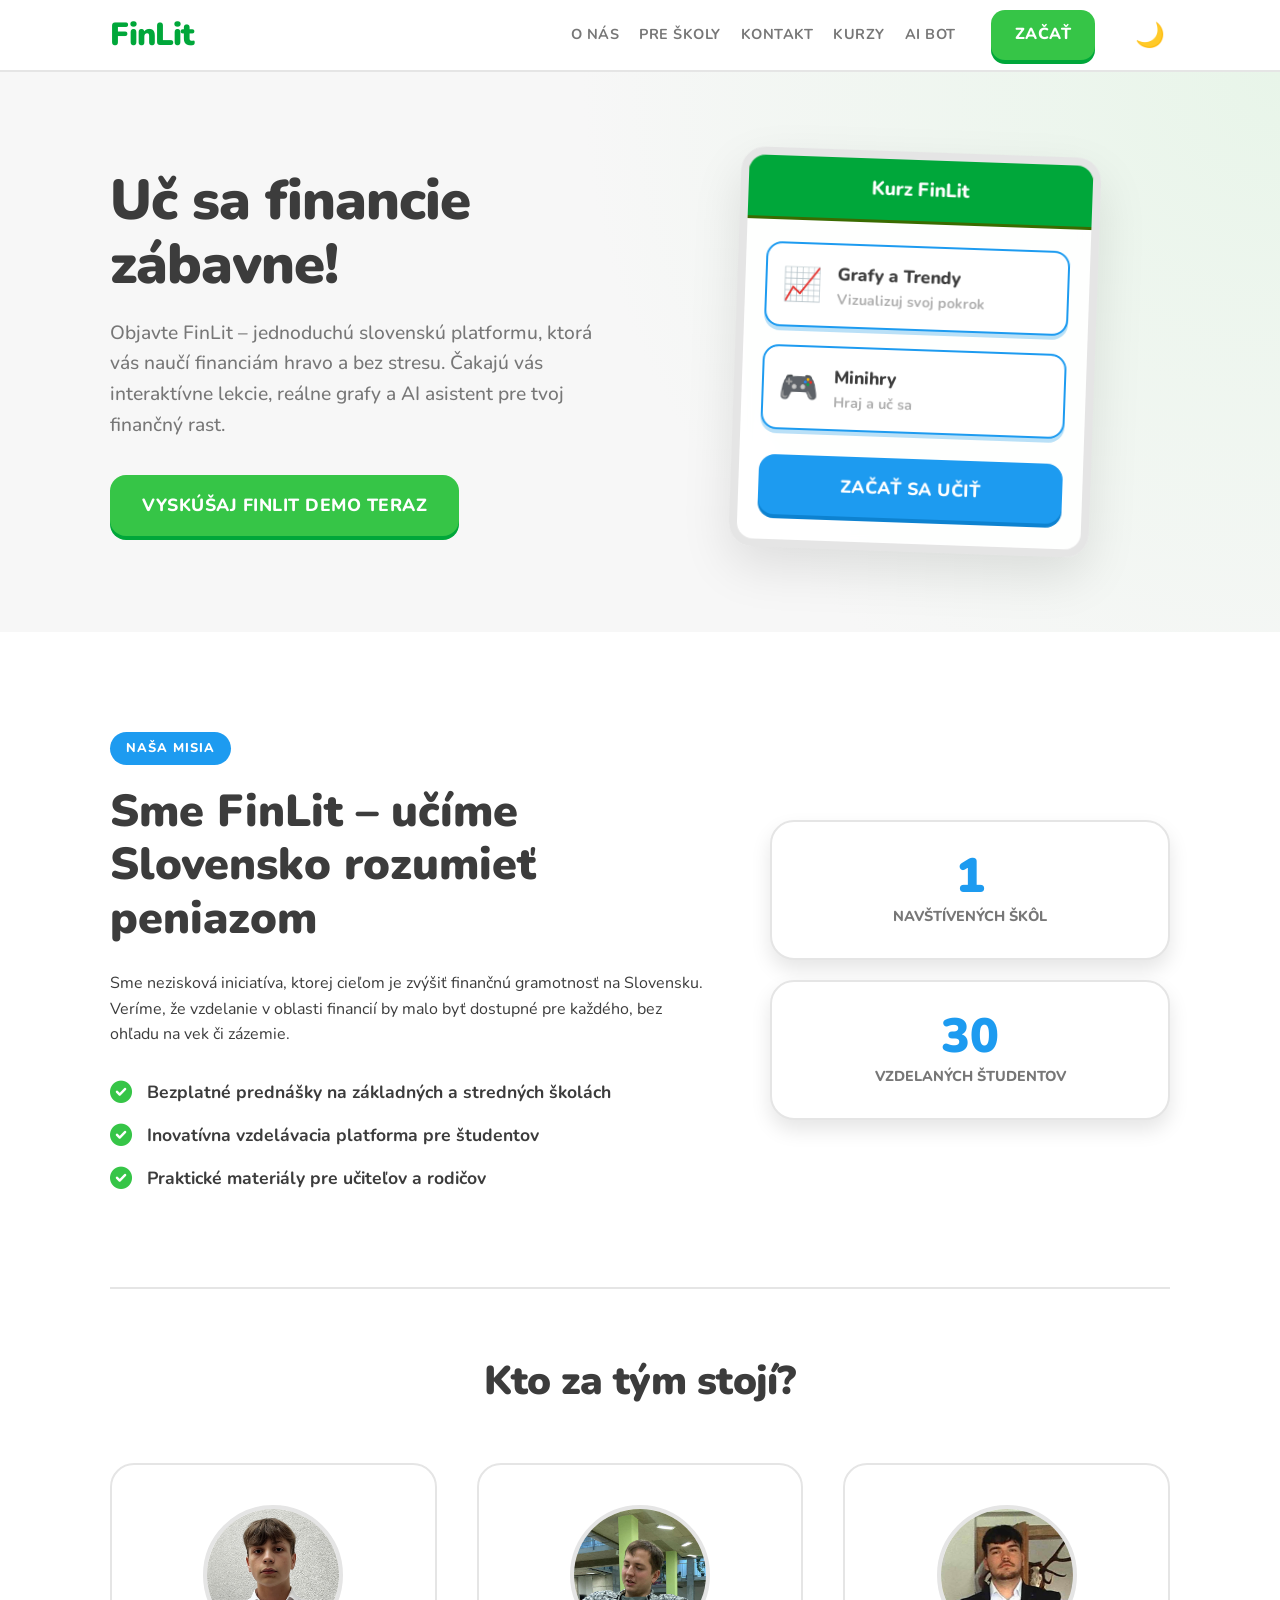
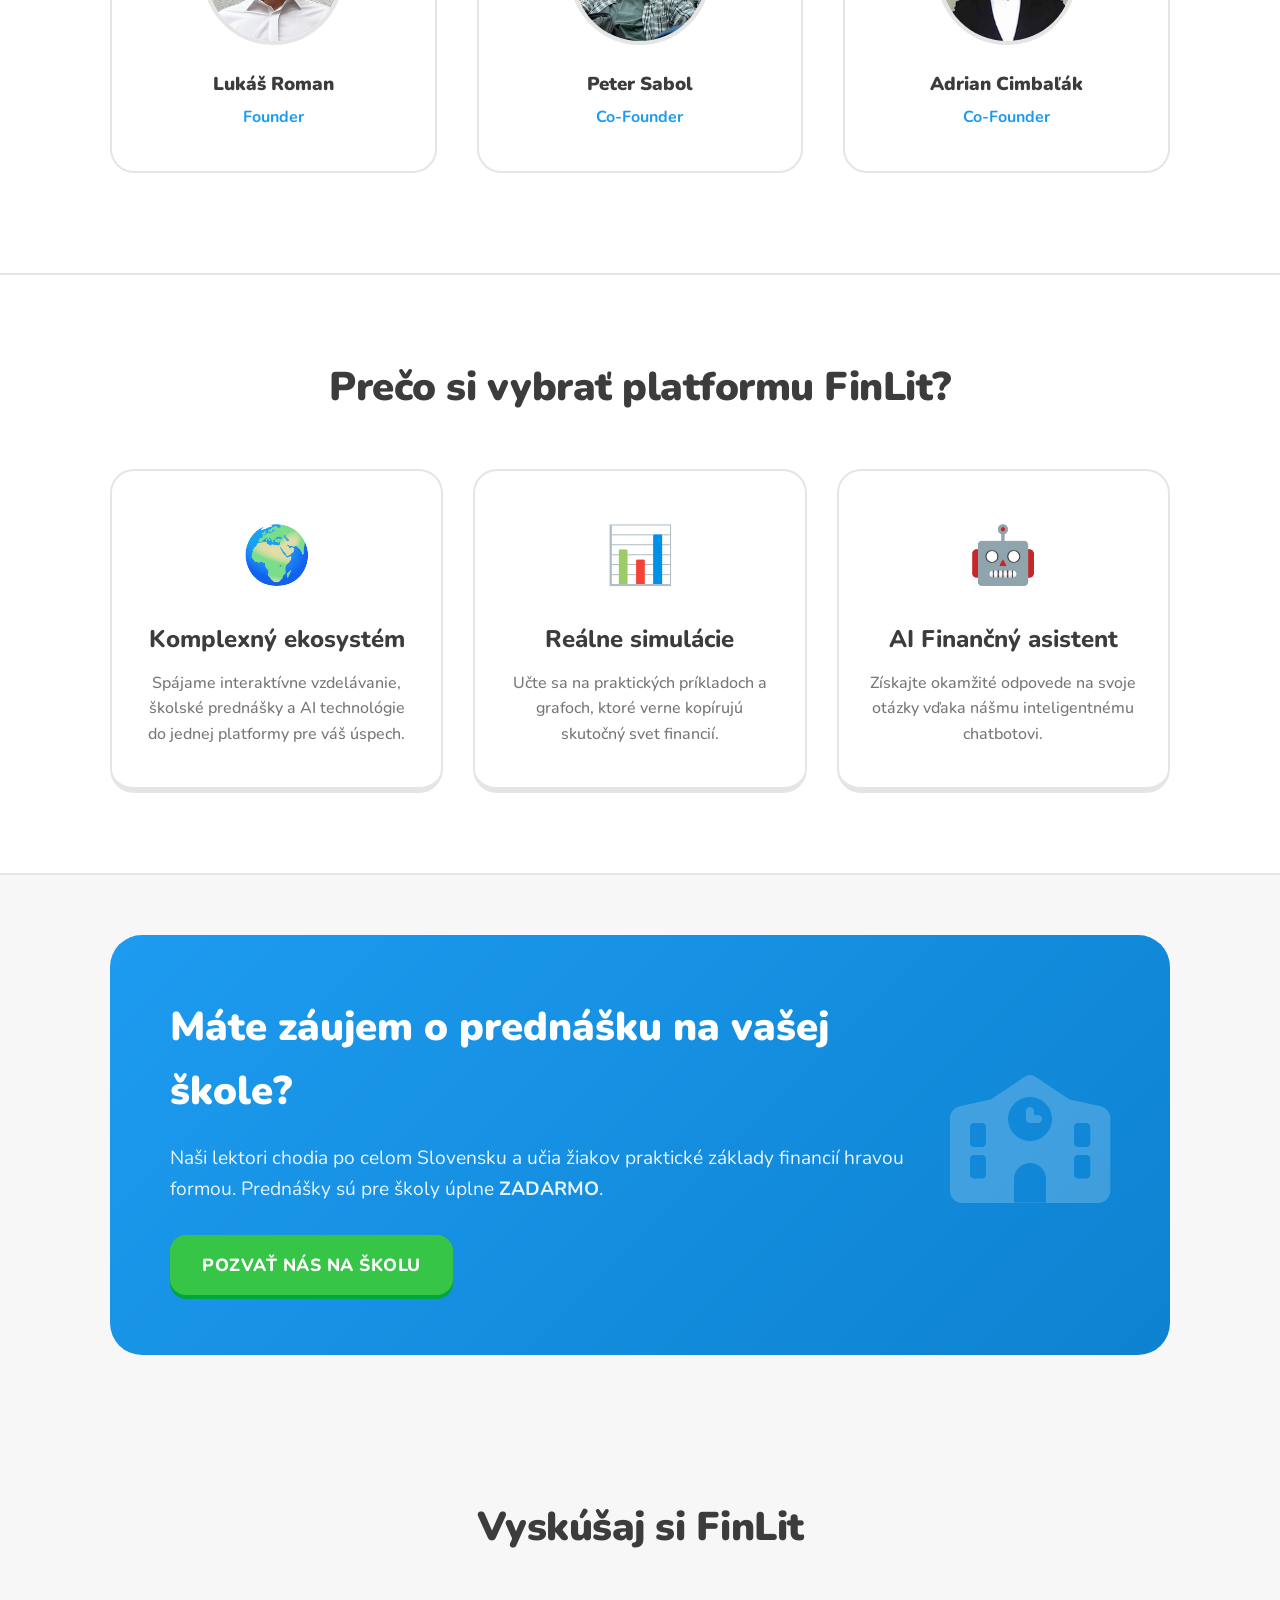
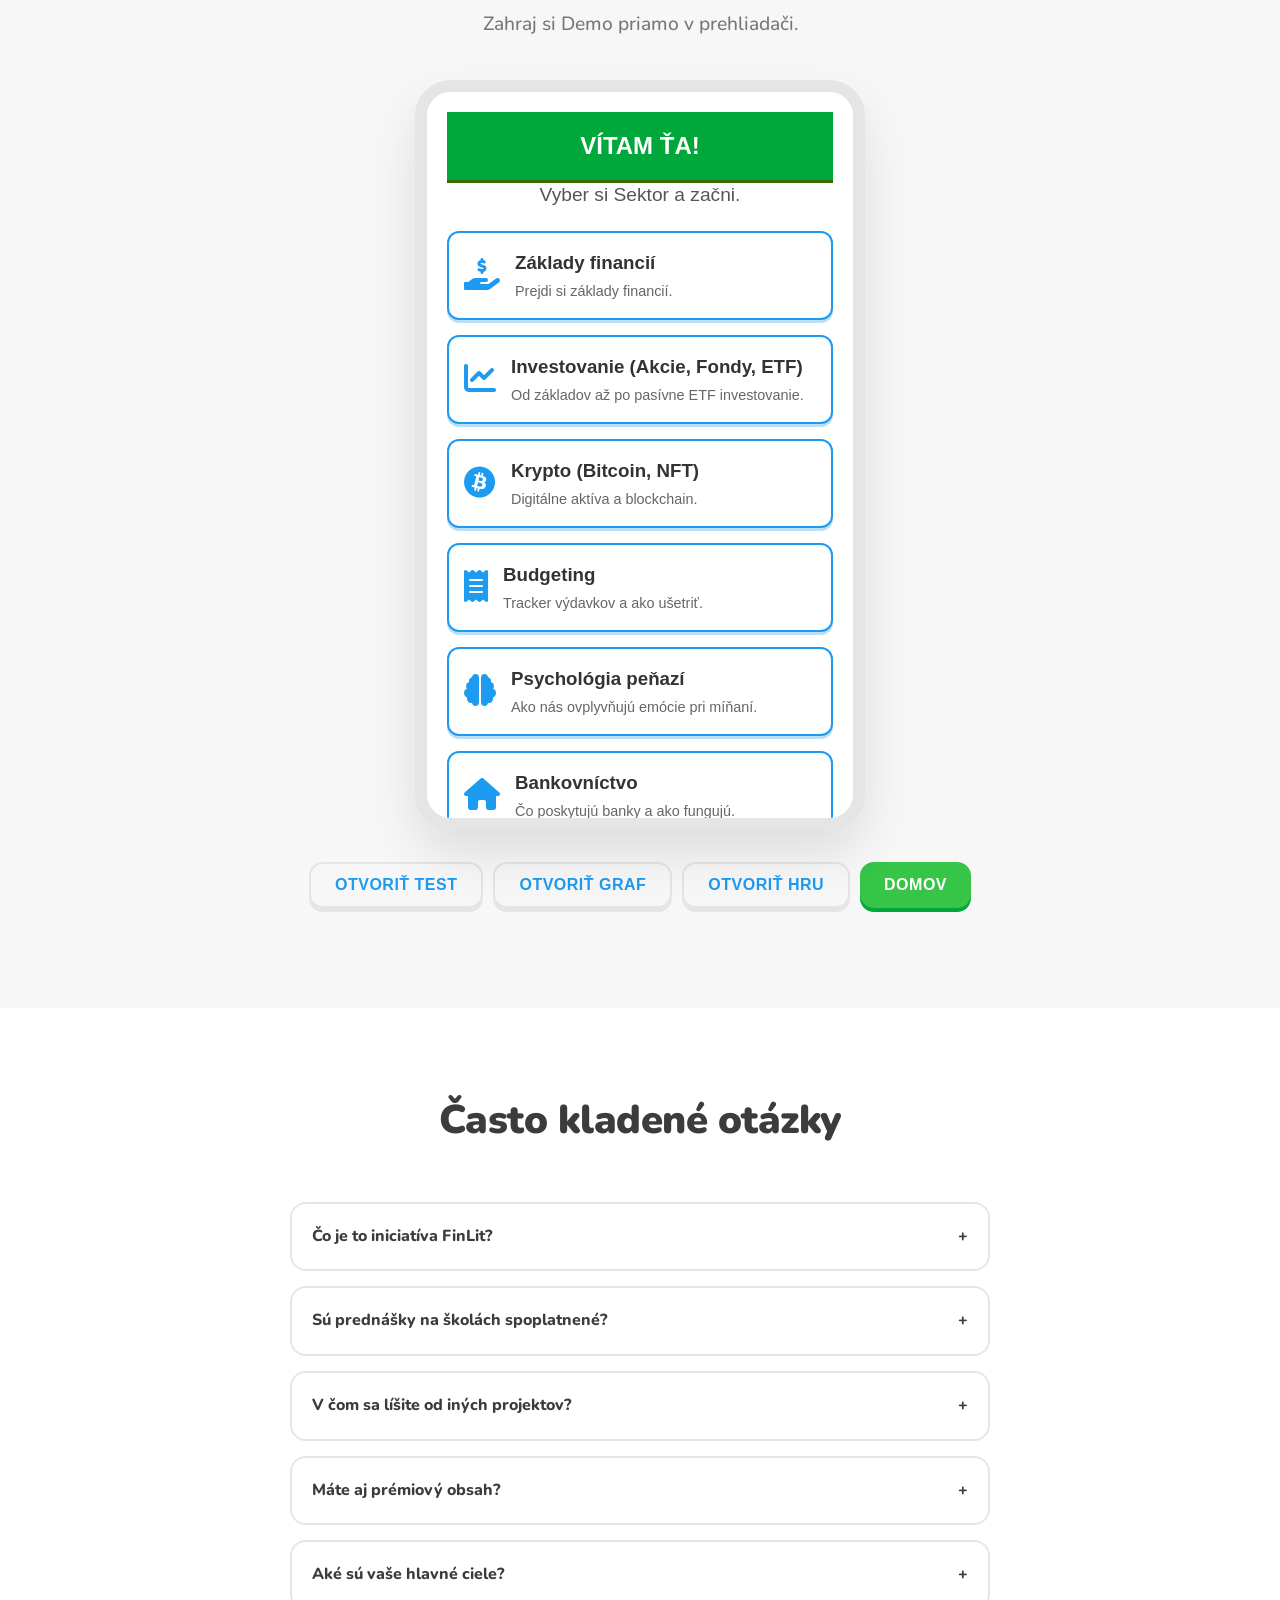
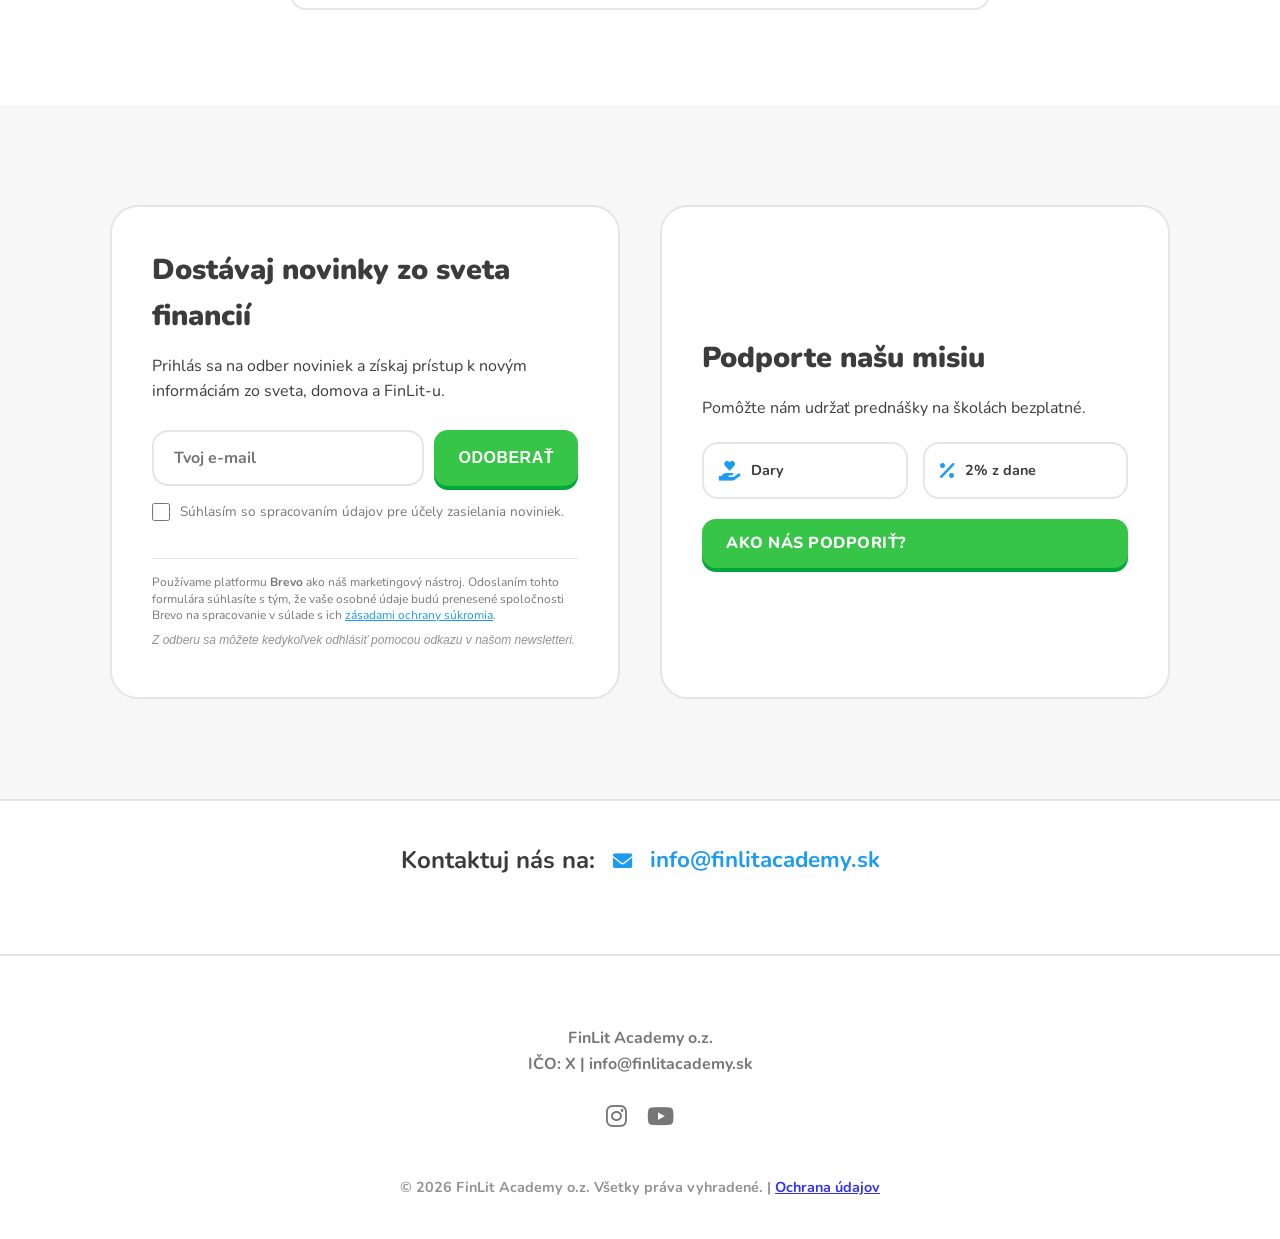
==== commit 8aae0628: "Update index.html" ====
--- a/index.html
+++ b/index.html
@@ -222,11 +222,11 @@
                     </div>
                     <div class="mission-stats">
                         <div class="stat-card">
-                            <div class="stat-number">0</div>
+                            <div class="stat-number">1</div>
                             <div class="stat-label">Navštívených škôl</div>
                         </div>
                         <div class="stat-card">
-                            <div class="stat-number">0</div>
+                            <div class="stat-number">30</div>
                             <div class="stat-label">Vzdelaných študentov</div>
                         </div>
                     </div>
@@ -498,4 +498,4 @@
     <script src="scripts.js"></script>
 </body>
 
-</html>+</html>
--- a/style.css
+++ b/style.css
@@ -38,18 +38,27 @@
     scroll-behavior: smooth;
 }
 
+html, body {
+    overflow-x: hidden;
+    width: 100%;
+    position: relative;
+    margin: 0;
+    padding: 0;
+}
+
 body {
     font-family: 'Nunito', 'Arial', sans-serif;
     background-color: var(--fin-bg);
     color: var(--text-dark);
     line-height: 1.6;
-    overflow-x: hidden;
 }
 
 .container {
     max-width: 1100px;
     margin: 0 auto;
     padding: 0 20px;
+    width: 100%;
+    box-sizing: border-box;
 }
 
 .text-center {
@@ -1740,23 +1749,25 @@
         gap: 20px;
     }
 
-    .join-box {
-        padding: 30px 20px;
-    }
-
     /* UI Elements Fixes for Mobile */
     .app-mockup {
-        max-width: 280px;
+        max-width: 85vw; /* Smaller width to allow for rotation */
         margin: 0 auto;
+        transform: rotate(1deg); /* Subtle rotation for better mobile fit */
     }
 
     .iframe-container {
-        max-width: 300px;
+        max-width: 290px;
         height: 600px;
         border-width: 8px;
     }
 
     /* Contact Section Fix */
+    .contact-info {
+        min-width: unset !important;
+        width: 100%;
+    }
+
     .info-item.centered {
         flex-direction: column;
         gap: 10px;
@@ -1764,7 +1775,7 @@
     }
 
     .contact-email {
-        font-size: 1rem;
+        font-size: 0.95rem; /* Slightly smaller for very narrow screens */
         word-break: break-all;
         overflow-wrap: break-word;
         max-width: 100%;
